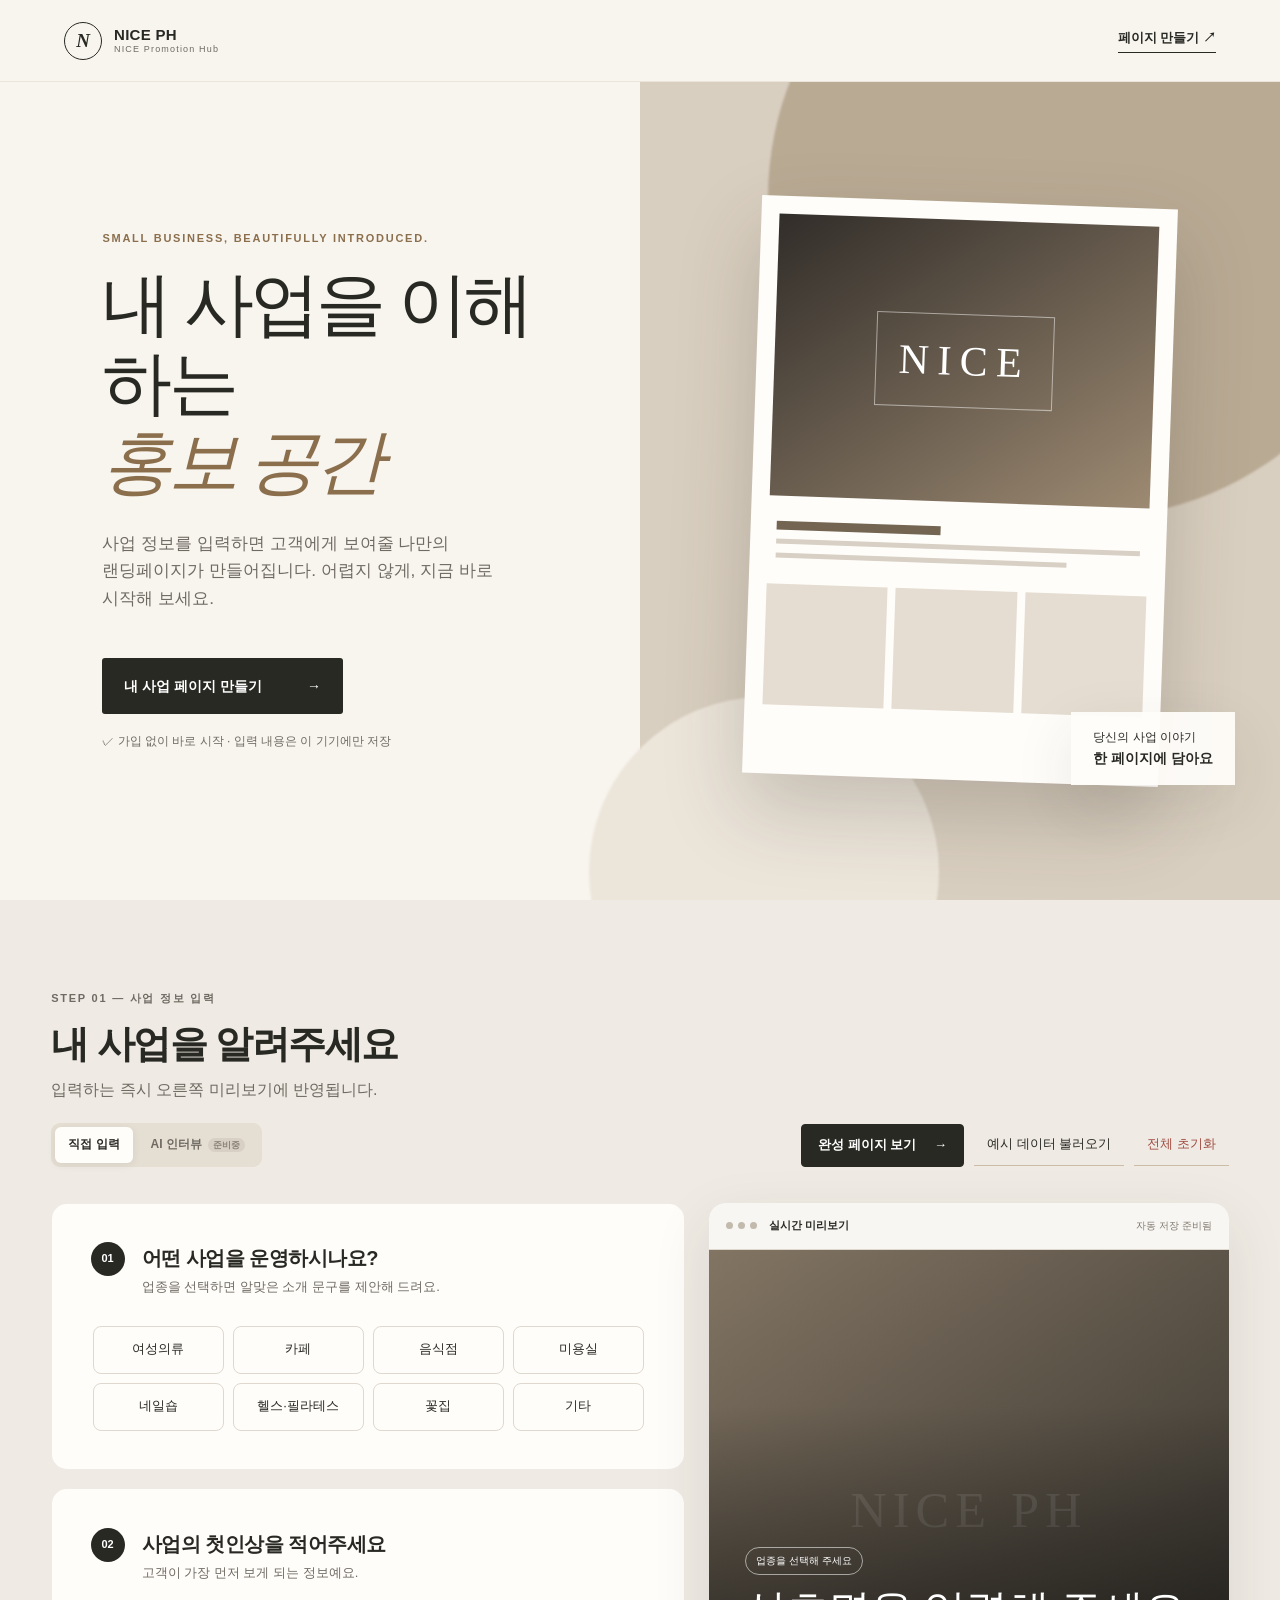
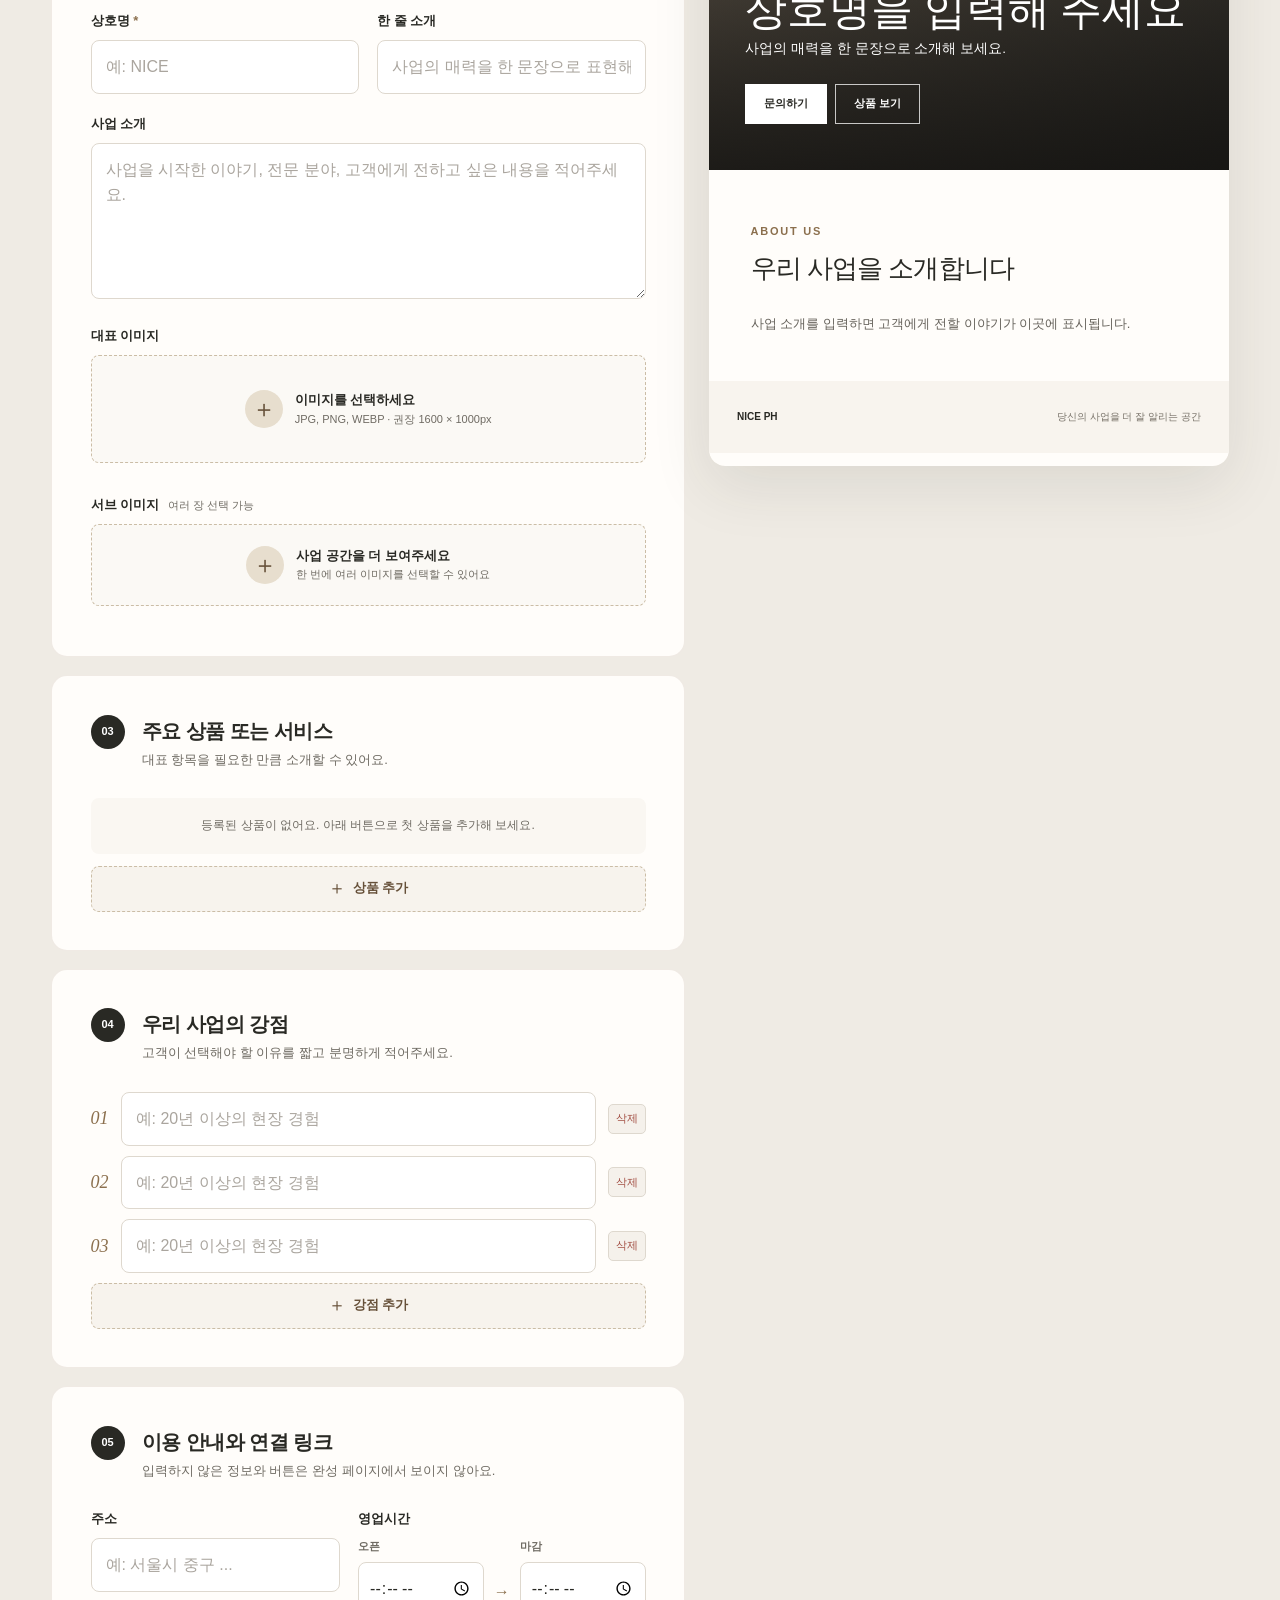
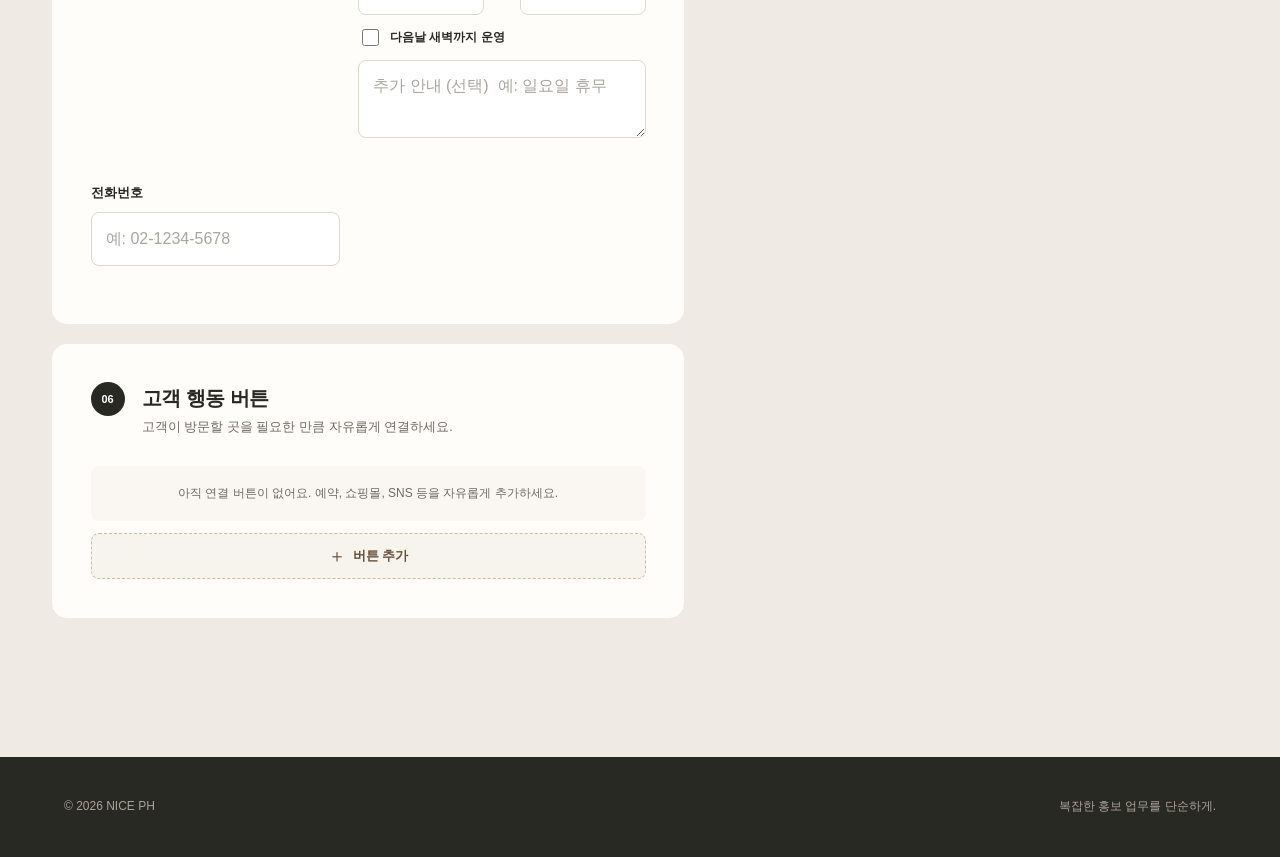
==== index.html @ de6d2dd8 "V1.2 UX 개선" ====
<!doctype html>
<html lang="ko">
<head>
  <meta charset="utf-8">
  <meta name="viewport" content="width=device-width, initial-scale=1">
  <meta name="description" content="사업 정보를 입력해 고객에게 보여줄 랜딩페이지를 만드는 NICE Promotion Hub">
  <title>NICE PH | 내 사업을 이해하는 홍보 공간</title>
  <link rel="stylesheet" href="style.css">
</head>
<body>
  <div class="completion-bar" id="completionBar" hidden>
    <div class="completion-brand" aria-label="NICE PH 완성 페이지">
      <span class="brand-mark">N</span><strong>NICE PH</strong>
    </div>
    <div class="completion-actions">
      <button type="button" class="completion-button secondary" id="sharePage">공유 페이지 열기</button>
      <button type="button" class="completion-button secondary" id="copyPageLink">링크 복사</button>
      <button type="button" class="completion-button" id="backToEditor">편집으로 돌아가기</button>
    </div>
  </div>
  <header class="site-header">
    <a class="brand" href="#top" aria-label="NICE PH 처음으로">
      <span class="brand-mark">N</span>
      <span><strong>NICE PH</strong><small>NICE Promotion Hub</small></span>
    </a>
    <a class="header-link" href="#builder">페이지 만들기 <span aria-hidden="true">↗</span></a>
  </header>

  <main id="top">
    <section class="intro" aria-labelledby="intro-title">
      <div class="intro-copy">
        <p class="eyebrow">Small business, beautifully introduced.</p>
        <h1 id="intro-title">내 사업을 이해하는<br><em>홍보 공간</em></h1>
        <p class="intro-description">사업 정보를 입력하면 고객에게 보여줄 나만의 랜딩페이지가 만들어집니다. 어렵지 않게, 지금 바로 시작해 보세요.</p>
        <a class="primary-button" href="#builder">내 사업 페이지 만들기 <span aria-hidden="true">→</span></a>
        <p class="intro-note"><span aria-hidden="true">✓</span> 가입 없이 바로 시작 · 입력 내용은 이 기기에만 저장</p>
      </div>
      <div class="intro-visual" aria-hidden="true">
        <div class="shape shape-one"></div><div class="shape shape-two"></div>
        <div class="mini-page">
          <div class="mini-photo"><span>NICE</span></div>
          <div class="mini-lines"><i></i><i></i><i></i></div>
          <div class="mini-cards"><i></i><i></i><i></i></div>
        </div>
        <div class="floating-badge">당신의 사업 이야기<br><strong>한 페이지에 담아요</strong></div>
      </div>
    </section>

    <section class="builder" id="builder" aria-labelledby="builder-title">
      <div class="builder-heading">
        <div>
          <p class="step-label">STEP 01 — 사업 정보 입력</p><h2 id="builder-title">내 사업을 알려주세요</h2><p>입력하는 즉시 오른쪽 미리보기에 반영됩니다.</p>
          <div class="input-mode-switch" aria-label="입력 방식">
            <button type="button" class="active" aria-pressed="true">직접 입력</button>
            <button type="button" id="aiInterview" aria-disabled="true">AI 인터뷰 <small>준비중</small></button>
          </div>
        </div>
        <div class="utility-actions">
          <button type="button" class="view-page-button" id="viewCompletedPage">완성 페이지 보기 <span aria-hidden="true">→</span></button>
          <button type="button" class="text-button" id="loadSample">예시 데이터 불러오기</button>
          <button type="button" class="text-button danger" id="resetAll">전체 초기화</button>
        </div>
      </div>

      <div class="workspace">
        <form class="editor" id="businessForm" autocomplete="on">
          <section class="form-section">
            <div class="section-title"><span>01</span><div><h3>어떤 사업을 운영하시나요?</h3><p>업종을 선택하면 알맞은 소개 문구를 제안해 드려요.</p></div></div>
            <fieldset class="industry-options">
              <legend class="sr-only">업종 선택</legend>
              <label><input type="radio" name="industry" value="여성의류"><span>여성의류</span></label>
              <label><input type="radio" name="industry" value="카페"><span>카페</span></label>
              <label><input type="radio" name="industry" value="음식점"><span>음식점</span></label>
              <label><input type="radio" name="industry" value="미용실"><span>미용실</span></label>
              <label><input type="radio" name="industry" value="네일숍"><span>네일숍</span></label>
              <label><input type="radio" name="industry" value="헬스·필라테스"><span>헬스·필라테스</span></label>
              <label><input type="radio" name="industry" value="꽃집"><span>꽃집</span></label>
              <label><input type="radio" name="industry" value="기타"><span>기타</span></label>
            </fieldset>
          </section>

          <section class="form-section">
            <div class="section-title"><span>02</span><div><h3>사업의 첫인상을 적어주세요</h3><p>고객이 가장 먼저 보게 되는 정보예요.</p></div></div>
            <div class="field-grid two-cols">
              <label class="field"><span>상호명 <b>*</b></span><input name="businessName" type="text" placeholder="예: NICE" maxlength="40"></label>
              <label class="field"><span>한 줄 소개</span><input name="tagline" type="text" placeholder="사업의 매력을 한 문장으로 표현해 보세요" maxlength="80"></label>
            </div>
            <label class="field"><span>사업 소개</span><textarea name="description" rows="5" placeholder="사업을 시작한 이야기, 전문 분야, 고객에게 전하고 싶은 내용을 적어주세요."></textarea></label>
            <label class="upload-field">
              <span class="upload-label">대표 이미지</span>
              <span class="upload-box"><span class="upload-icon">＋</span><span><strong>이미지를 선택하세요</strong><small>JPG, PNG, WEBP · 권장 1600 × 1000px</small></span></span>
              <input class="image-input" type="file" name="heroImageFile" accept="image/*" data-target="heroImage">
            </label>
            <input type="hidden" name="heroImage">
            <div class="uploaded-preview" data-image-preview="heroImage" hidden></div>
            <label class="upload-field sub-upload-field">
              <span class="upload-label">서브 이미지 <small>여러 장 선택 가능</small></span>
              <span class="upload-box compact-box"><span class="upload-icon">＋</span><span><strong>사업 공간을 더 보여주세요</strong><small>한 번에 여러 이미지를 선택할 수 있어요</small></span></span>
              <input class="image-input" type="file" name="subImageFiles" accept="image/*" multiple>
            </label>
            <div class="sub-image-list" id="subImageList" aria-label="등록된 서브 이미지"></div>
          </section>

          <section class="form-section">
            <div class="section-title"><span>03</span><div><h3>주요 상품 또는 서비스</h3><p>대표 항목을 필요한 만큼 소개할 수 있어요.</p></div></div>
            <div id="productFields"></div>
            <button type="button" class="add-item-button" id="addProduct"><span aria-hidden="true">＋</span> 상품 추가</button>
          </section>

          <section class="form-section">
            <div class="section-title"><span>04</span><div><h3>우리 사업의 강점</h3><p>고객이 선택해야 할 이유를 짧고 분명하게 적어주세요.</p></div></div>
            <div class="strength-fields" id="strengthFields"></div>
            <button type="button" class="add-item-button" id="addStrength"><span aria-hidden="true">＋</span> 강점 추가</button>
          </section>

          <section class="form-section">
            <div class="section-title"><span>05</span><div><h3>이용 안내와 연결 링크</h3><p>입력하지 않은 정보와 버튼은 완성 페이지에서 보이지 않아요.</p></div></div>
            <div class="field-grid two-cols">
              <label class="field"><span>주소</span><input name="address" type="text" placeholder="예: 서울시 중구 ..."></label>
              <div class="field hours-field">
                <span>영업시간</span>
                <div class="hours-inputs">
                  <label><small>오픈</small><input name="openTime" type="time" aria-label="오픈 시간"></label>
                  <span class="hours-divider" aria-hidden="true">→</span>
                  <label><small>마감</small><input name="closeTime" type="time" aria-label="마감 시간"></label>
                </div>
                <label class="next-day-check"><input name="closesNextDay" type="checkbox"><span>다음날 새벽까지 운영</span></label>
                <textarea name="hoursNote" rows="2" placeholder="추가 안내 (선택)  예: 일요일 휴무"></textarea>
              </div>
              <label class="field"><span>전화번호</span><input name="phone" type="tel" placeholder="예: 02-1234-5678"></label>
            </div>
          </section>

          <section class="form-section">
            <div class="section-title"><span>06</span><div><h3>고객 행동 버튼</h3><p>고객이 방문할 곳을 필요한 만큼 자유롭게 연결하세요.</p></div></div>
            <div id="actionFields"></div>
            <button type="button" class="add-item-button" id="addAction"><span aria-hidden="true">＋</span> 버튼 추가</button>
          </section>
        </form>

        <aside class="preview-panel" aria-label="랜딩페이지 미리보기">
          <div class="preview-toolbar"><div><span></span><span></span><span></span></div><strong>실시간 미리보기</strong><small id="saveStatus" role="status">자동 저장됨</small></div>
          <article class="landing-preview" id="landingPreview">
            <section class="preview-hero">
              <div class="preview-hero-image placeholder" id="previewHeroImage"></div>
              <div class="preview-hero-overlay"></div>
              <div class="preview-hero-content">
                <span class="preview-industry" id="previewIndustry">업종을 선택해 주세요</span>
                <h2 id="previewName">상호명을 입력해 주세요</h2>
                <p id="previewTagline">사업의 매력을 한 문장으로 소개해 보세요.</p>
                <div class="hero-actions"><a id="heroContact" class="preview-button light" hidden>문의하기</a><a id="heroProducts" class="preview-button outline" href="#previewProducts">상품 보기</a></div>
              </div>
            </section>
            <section class="preview-section preview-about" id="previewAboutSection">
              <span class="preview-kicker">ABOUT US</span><h3>우리 사업을 소개합니다</h3>
              <p id="previewDescription">사업 소개를 입력하면 고객에게 전할 이야기가 이곳에 표시됩니다.</p>
            </section>
            <section class="preview-gallery" id="previewGallerySection" hidden><div id="previewGallery"></div></section>
            <section class="preview-section preview-products" id="previewProducts">
              <span class="preview-kicker">PRODUCTS &amp; SERVICES</span><h3>주요 상품 및 서비스</h3>
              <div class="product-cards" id="previewProductCards"></div>
            </section>
            <section class="preview-section preview-strengths" id="previewStrengthsSection">
              <span class="preview-kicker">WHY CHOOSE US</span><h3>우리의 특별한 강점</h3>
              <div class="strength-list" id="previewStrengths"></div>
            </section>
            <section class="preview-section preview-info" id="previewInfoSection">
              <span class="preview-kicker">INFORMATION</span><h3>이용 안내</h3><div class="info-list" id="previewInfo"></div>
            </section>
            <section class="preview-cta" id="previewCtaSection" hidden>
              <p>궁금한 점이 있으신가요?</p><h3>편하게 문의해 주세요.</h3><div class="cta-buttons" id="previewCtas"></div>
            </section>
            <footer class="preview-footer"><strong id="previewFooterName">NICE PH</strong><span>당신의 사업을 더 잘 알리는 공간</span></footer>
            <div class="mobile-contact" id="mobileContact" hidden></div>
          </article>
        </aside>
      </div>
    </section>
  </main>
  <footer class="site-footer"><span>© 2026 NICE PH</span><span>복잡한 홍보 업무를 단순하게.</span></footer>
  <div class="toast" id="toast" role="status" aria-live="polite"></div>
  <script src="app.js"></script>
</body>
</html>
---- style.css ----
:root {
  --ivory: #f8f5ef; --paper: #fffdfa; --beige: #e7dece; --sand: #cbbda6;
  --charcoal: #292924; --muted: #6f6b63; --line: #ded8ce; --accent: #8b6f4d;
  --accent-dark: #665039; --white: #fff; --danger: #a14c41;
  --radius-sm: 8px; --radius: 16px; --radius-lg: 28px;
  --shadow: 0 20px 60px rgba(52, 45, 35, .1);
}
* { box-sizing: border-box; }
html { scroll-behavior: smooth; }
body { margin: 0; color: var(--charcoal); background: var(--ivory); font-family: Pretendard, "Noto Sans KR", -apple-system, BlinkMacSystemFont, "Segoe UI", sans-serif; line-height: 1.6; }
button, input, textarea { font: inherit; }
button, a { -webkit-tap-highlight-color: transparent; }
a { color: inherit; text-decoration: none; }
.sr-only { position: absolute; width: 1px; height: 1px; padding: 0; margin: -1px; overflow: hidden; clip: rect(0,0,0,0); white-space: nowrap; border: 0; }
.site-header { height: 82px; padding: 0 clamp(24px, 5vw, 80px); display: flex; align-items: center; justify-content: space-between; background: rgba(248,245,239,.92); border-bottom: 1px solid rgba(139,111,77,.12); position: relative; z-index: 5; }
.brand { display: flex; align-items: center; gap: 12px; }
.brand-mark { display: grid; place-items: center; width: 38px; height: 38px; border: 1px solid var(--charcoal); border-radius: 50%; font: italic 700 19px Georgia, serif; }
.brand strong, .brand small { display: block; line-height: 1.25; letter-spacing: .02em; }
.brand strong { font-size: 15px; }.brand small { color: var(--muted); font-size: 9px; letter-spacing: .13em; }
.header-link { font-weight: 700; font-size: 13px; border-bottom: 1px solid; padding-bottom: 3px; }
.completion-bar { position:sticky; top:0; z-index:30; min-height:66px; padding:10px clamp(16px,4vw,58px); display:flex; align-items:center; justify-content:space-between; gap:20px; color:#fff; background:rgba(41,41,36,.96); box-shadow:0 8px 30px rgba(30,27,22,.16); backdrop-filter:blur(12px); }.completion-bar[hidden] { display:none; }
.completion-brand { display:flex; align-items:center; gap:10px; font-size:13px; letter-spacing:.04em; }.completion-brand .brand-mark { width:32px; height:32px; border-color:rgba(255,255,255,.75); }.completion-actions { display:flex; gap:8px; }.completion-button { min-height:40px; padding:9px 15px; border:1px solid #fff; border-radius:3px; color:var(--charcoal); background:#fff; cursor:pointer; font-size:12px; font-weight:800; }.completion-button.secondary { color:#fff; background:transparent; border-color:rgba(255,255,255,.45); }.completion-button:focus-visible { outline:3px solid rgba(255,255,255,.35); outline-offset:2px; }
.intro { min-height: calc(100vh - 82px); display: grid; grid-template-columns: 1fr 1fr; overflow: hidden; }
.intro-copy { padding: clamp(80px, 10vw, 150px) clamp(30px, 8vw, 130px); align-self: center; }
.eyebrow, .step-label, .preview-kicker { color: var(--accent); font-size: 11px; font-weight: 800; letter-spacing: .16em; text-transform: uppercase; }
.intro h1 { margin: 18px 0 28px; font-size: clamp(48px, 5.5vw, 86px); line-height: 1.12; letter-spacing: -.055em; font-weight: 400; }
.intro h1 em { color: var(--accent); font-family: Georgia, "Times New Roman", serif; font-weight: 400; }
.intro-description { max-width: 530px; color: var(--muted); font-size: clamp(16px, 1.35vw, 20px); word-break: keep-all; }
.primary-button { display: inline-flex; align-items: center; gap: 45px; margin-top: 28px; padding: 17px 22px; background: var(--charcoal); color: var(--white); font-weight: 700; font-size: 14px; border-radius: 3px; transition: .2s; }
.primary-button:hover { background: var(--accent-dark); transform: translateY(-2px); }
.intro-note { margin-top: 18px; color: var(--muted); font-size: 12px; }
.intro-visual { min-height: 620px; position: relative; display: grid; place-items: center; background: #d9cfc0; isolation: isolate; }
.shape { position: absolute; border-radius: 50%; filter: blur(1px); z-index: -1; }.shape-one { width: 50vw; height: 50vw; max-width: 650px; max-height: 650px; background: #b9aa94; right: -20%; top: -25%; }.shape-two { width: 350px; height: 350px; background: #ece5da; left: -8%; bottom: -18%; }
.mini-page { width: min(65%, 430px); aspect-ratio: .72; padding: 18px; background: var(--paper); box-shadow: 0 35px 80px rgba(61,52,41,.22); transform: rotate(2deg); }
.mini-photo { height: 52%; display: grid; place-items: center; background: linear-gradient(145deg,#312d29,#9d8a72); color: white; }.mini-photo span { padding: 22px; border: 1px solid rgba(255,255,255,.5); font: 42px Georgia,serif; letter-spacing: .2em; }
.mini-lines { padding: 25px 8px 17px; }.mini-lines i { display:block; height: 5px; margin-bottom: 9px; background:#d8d0c5; }.mini-lines i:first-child { width:45%; height:9px; background:#736552; }.mini-lines i:last-child { width:80%; }
.mini-cards { display:grid; grid-template-columns:repeat(3,1fr); gap:8px; }.mini-cards i { aspect-ratio:1; background:#e5ddd1; }
.floating-badge { position: absolute; right: 7%; bottom: 14%; padding: 16px 22px; background: rgba(255,253,250,.94); box-shadow: var(--shadow); font-size: 12px; }.floating-badge strong { font-size: 14px; }
.builder { padding: 90px clamp(20px, 4vw, 70px) 120px; background: #efebe4; scroll-margin-top: 20px; }
.builder-heading { max-width: 1500px; margin: 0 auto 36px; display:flex; justify-content:space-between; gap:30px; align-items:end; }.builder-heading h2 { margin: 5px 0 3px; font-size: clamp(30px,3vw,45px); letter-spacing:-.04em; }.builder-heading p { margin:0; color:var(--muted); }
.input-mode-switch { display:inline-flex; gap:5px; margin-top:20px; padding:4px; background:#e5ded3; border-radius:9px; }.input-mode-switch button { min-height:36px; padding:7px 13px; color:var(--muted); background:transparent; border:0; border-radius:6px; cursor:default; font-size:12px; font-weight:700; }.input-mode-switch button.active { color:var(--charcoal); background:var(--paper); box-shadow:0 2px 8px rgba(52,45,35,.08); }.input-mode-switch small { margin-left:3px; padding:2px 5px; color:#8b8378; background:#d8d0c4; border-radius:10px; font-size:9px; }
.utility-actions { display:flex; gap:10px; align-items:center; flex-wrap:wrap; justify-content:flex-end; }.view-page-button { min-height:42px; padding:10px 16px; color:#fff; background:var(--charcoal); border:1px solid var(--charcoal); border-radius:4px; cursor:pointer; font-size:13px; font-weight:800; }.view-page-button span { margin-left:14px; }.view-page-button:hover { background:var(--accent-dark); border-color:var(--accent-dark); }.text-button { padding:10px 13px; color:var(--charcoal); background:transparent; border:0; border-bottom:1px solid var(--sand); cursor:pointer; font-size:13px; }.text-button.danger { color:var(--danger); }
.workspace { max-width:1500px; margin:auto; display:grid; grid-template-columns:minmax(500px, 1fr) minmax(420px, .82fr); gap:24px; align-items:start; }
.editor { min-width:0; }.form-section { padding: clamp(24px,3vw,42px); margin-bottom:18px; background:var(--paper); border:1px solid rgba(139,111,77,.13); border-radius:var(--radius); }
.section-title { display:flex; gap:17px; align-items:flex-start; margin-bottom:28px; }.section-title > span { flex:none; display:grid; place-items:center; width:34px; height:34px; border-radius:50%; background:var(--charcoal); color:#fff; font-size:11px; font-weight:800; }.section-title h3 { margin:0; font-size:20px; letter-spacing:-.025em; }.section-title p { margin:3px 0 0; color:var(--muted); font-size:13px; }
.industry-options { border:0; padding:0; display:grid; grid-template-columns:repeat(4,1fr); gap:9px; }.industry-options input { position:absolute; opacity:0; }.industry-options span { display:grid; place-items:center; min-height:48px; padding:8px; border:1px solid var(--line); border-radius:var(--radius-sm); cursor:pointer; font-size:13px; transition:.18s; }.industry-options input:checked + span { color:#fff; background:var(--charcoal); border-color:var(--charcoal); }.industry-options input:focus-visible + span { outline:3px solid rgba(139,111,77,.3); }
.field-grid { display:grid; gap:18px; }.two-cols { grid-template-columns:1fr 1fr; }.field-grid .wide { grid-column:1/-1; }.field { display:block; margin-bottom:20px; }.field > span, .upload-label { display:block; margin-bottom:8px; font-weight:700; font-size:13px; }.field b { color:var(--accent); }
.field input, .field textarea { width:100%; padding:13px 14px; color:var(--charcoal); background:#fff; border:1px solid var(--line); border-radius:var(--radius-sm); outline:none; resize:vertical; transition:.18s; }.field input:focus, .field textarea:focus { border-color:var(--accent); box-shadow:0 0 0 3px rgba(139,111,77,.1); }.field input::placeholder,.field textarea::placeholder { color:#aaa59e; }
.upload-field { display:block; cursor:pointer; }.upload-box { display:flex; align-items:center; justify-content:center; gap:12px; min-height:108px; padding:20px; border:1px dashed var(--sand); border-radius:var(--radius-sm); background:#fbf9f5; color:var(--muted); }.upload-icon { display:grid; place-items:center; width:38px; height:38px; border-radius:50%; background:var(--beige); color:var(--accent-dark); font-size:24px; }.upload-box strong,.upload-box small { display:block; }.upload-box strong { color:var(--charcoal); font-size:13px; }.upload-box small { font-size:11px; }.image-input { position:absolute; width:1px; height:1px; opacity:0; }
.uploaded-preview { width:90px; height:65px; margin-top:12px; background-size:cover; background-position:center; border-radius:6px; }.uploaded-preview::after { content:"이미지 적용됨"; display:block; width:100px; padding-top:66px; font-size:10px; color:var(--muted); }
.sub-upload-field { margin-top:32px; }.upload-label small { margin-left:5px; color:var(--muted); font-weight:500; }.upload-box.compact-box { min-height:82px; }.sub-image-list { display:flex; gap:9px; flex-wrap:wrap; margin-top:12px; }.sub-image-item { position:relative; width:76px; height:76px; background:center/cover; border-radius:7px; border:1px solid var(--line); }.sub-image-item button { position:absolute; top:-7px; right:-7px; width:23px; height:23px; padding:0; color:#fff; background:var(--charcoal); border:2px solid var(--paper); border-radius:50%; cursor:pointer; line-height:18px; }
.product-editor { padding:20px 0; border-top:1px solid var(--line); }.product-editor:first-child { border-top:0; padding-top:0; }.product-editor h4 { margin:0 0 16px; font-size:13px; color:var(--accent-dark); }.product-editor .product-row { display:grid; grid-template-columns:1fr 1fr; gap:14px; }.product-editor .field { margin-bottom:12px; }.product-editor .description-field { grid-column:1/-1; }
.item-heading { display:flex; align-items:center; justify-content:space-between; gap:12px; margin-bottom:15px; }.item-heading h4 { margin:0; }.item-controls { display:flex; gap:4px; }.item-control { min-width:31px; min-height:30px; padding:3px 7px; color:var(--muted); background:#f5f1eb; border:1px solid var(--line); border-radius:5px; cursor:pointer; font-size:11px; }.item-control:hover { color:var(--charcoal); border-color:var(--sand); }.item-control.remove { color:var(--danger); }.item-control:disabled { opacity:.35; cursor:not-allowed; }
.compact-upload { display:flex; align-items:center; gap:10px; min-height:44px; padding:9px 12px; border:1px dashed var(--sand); border-radius:8px; cursor:pointer; font-size:12px; color:var(--muted); }.compact-upload .thumb { width:30px; height:30px; border-radius:4px; background:#eee8de center/cover; }
.strength-fields .numbered { display:flex; align-items:center; gap:12px; margin-bottom:10px; }.numbered i { color:var(--accent); font:italic 18px Georgia,serif; }.numbered input { flex:1; }.numbered .item-control { flex:none; }
.add-item-button { display:flex; align-items:center; justify-content:center; gap:7px; width:100%; min-height:46px; margin-top:10px; color:var(--accent-dark); background:#f7f3ed; border:1px dashed var(--sand); border-radius:8px; cursor:pointer; font-size:13px; font-weight:800; }.add-item-button:hover { background:#eee6da; }.add-item-button span { font-size:18px; font-weight:400; }
.action-editor { padding:18px 0; border-top:1px solid var(--line); }.action-editor:first-child { padding-top:0; border-top:0; }.action-row { display:grid; grid-template-columns:.8fr 1.35fr .7fr; gap:12px; }.field select { width:100%; padding:13px 14px; color:var(--charcoal); background:#fff; border:1px solid var(--line); border-radius:var(--radius-sm); outline:none; }.empty-items { margin:0 0 12px; padding:18px; color:var(--muted); background:#faf7f2; border-radius:8px; text-align:center; font-size:12px; }
.hours-field { margin-bottom:20px; }.hours-inputs { display:grid; grid-template-columns:1fr auto 1fr; gap:10px; align-items:end; }.hours-inputs label small { display:block; margin-bottom:6px; color:var(--muted); font-size:11px; font-weight:700; }.hours-inputs input { width:100%; padding:12px 10px; color:var(--charcoal); background:#fff; border:1px solid var(--line); border-radius:var(--radius-sm); }.hours-divider { padding-bottom:11px; color:var(--accent); }.next-day-check { display:flex; align-items:center; gap:8px; margin:11px 0; color:var(--charcoal); cursor:pointer; font-size:12px; font-weight:700; }.next-day-check input { width:17px; height:17px; accent-color:var(--charcoal); }.hours-field textarea { width:100%; padding:12px 14px; color:var(--charcoal); background:#fff; border:1px solid var(--line); border-radius:var(--radius-sm); resize:vertical; }
.preview-panel { position:sticky; top:18px; min-width:0; border-radius:var(--radius); overflow:hidden; background:#d7d0c5; box-shadow:var(--shadow); }.preview-toolbar { height:47px; padding:0 17px; display:flex; align-items:center; gap:12px; background:#f8f6f2; border-bottom:1px solid #ddd7ce; }.preview-toolbar > div { display:flex; gap:5px; }.preview-toolbar > div span { width:7px; height:7px; border-radius:50%; background:#c3baae; }.preview-toolbar strong { font-size:11px; }.preview-toolbar small { margin-left:auto; color:#7f796f; font-size:10px; }
.landing-preview { position:relative; height:min(820px, calc(100vh - 84px)); overflow-y:auto; background:var(--paper); scroll-behavior:smooth; container-type:inline-size; }.preview-hero { height:520px; position:relative; display:flex; align-items:end; color:#fff; overflow:hidden; }.preview-hero-image { position:absolute; inset:0; background:center/cover no-repeat; transform:scale(1.01); }.preview-hero-image.placeholder { background:linear-gradient(145deg,#857765,#292824); }.preview-hero-image.placeholder::after { content:"NICE PH"; position:absolute; inset:0; display:grid; place-items:center; color:rgba(255,255,255,.12); font:50px Georgia,serif; letter-spacing:.12em; }.preview-hero-overlay { position:absolute; inset:0; background:linear-gradient(0deg,rgba(20,19,17,.85),rgba(20,19,17,.02) 70%); }.preview-hero-content { position:relative; z-index:1; width:100%; padding:46px clamp(26px, 7cqw, 58px); }.preview-industry { display:inline-block; padding:5px 10px; border:1px solid rgba(255,255,255,.55); border-radius:20px; font-size:10px; }.preview-hero h2 { margin:13px 0 5px; font-family:Georgia,"Times New Roman",serif; font-size:clamp(36px,8cqw,64px); font-weight:400; line-height:1.1; }.preview-hero p { margin:0; max-width:480px; font-size:clamp(13px,2.6cqw,18px); }.hero-actions { display:flex; gap:8px; margin-top:24px; }.preview-button { display:inline-flex; align-items:center; justify-content:center; min-height:40px; padding:10px 18px; border:1px solid transparent; font-size:11px; font-weight:700; }.preview-button.light { background:#fff;color:#292924; }.preview-button.outline { border-color:rgba(255,255,255,.75); color:#fff; }
.preview-section { padding:clamp(46px,9cqw,78px) clamp(26px,8cqw,64px); }.preview-section h3 { margin:6px 0 24px; font-family:Georgia,"Times New Roman",serif; font-size:clamp(25px,5cqw,37px); font-weight:400; letter-spacing:-.03em; }.preview-about p { max-width:650px; margin:0; color:#66625b; font-size:clamp(13px,2.4cqw,16px); white-space:pre-line; }.preview-products { background:#f1ece4; }.product-cards { display:grid; grid-template-columns:repeat(3,1fr); gap:12px; }.product-card { min-width:0; background:#fff; }.product-image { aspect-ratio:1.08; background:#dcd4c8 center/cover; display:grid; place-items:center; color:#998d7b; font:22px Georgia,serif; }.product-card-body { padding:15px; }.product-card h4 { margin:0 0 6px; font-size:14px; }.product-card p { margin:0 0 9px; color:var(--muted); font-size:11px; line-height:1.45; }.product-card strong { color:var(--accent-dark); font-size:11px; }
.preview-gallery { padding:0 clamp(26px,8cqw,64px) clamp(46px,9cqw,78px); }.preview-gallery > div { display:grid; grid-template-columns:repeat(3,1fr); gap:8px; }.preview-gallery figure { aspect-ratio:1.15; margin:0; background:center/cover; }
.strength-list { display:grid; grid-template-columns:repeat(3,1fr); gap:22px; }.strength-item { border-top:1px solid var(--charcoal); padding-top:14px; }.strength-item i { color:var(--accent); font:italic 24px Georgia,serif; }.strength-item p { margin:17px 0 0; font-size:13px; font-weight:700; word-break:keep-all; }
.preview-info { background:#2f2e2a; color:#fff; }.preview-info .preview-kicker { color:#cbbb9f; }.info-list { display:grid; grid-template-columns:1fr 1fr; gap:1px; background:rgba(255,255,255,.16); }.info-item { padding:18px; background:#2f2e2a; }.info-item span { display:block; color:#bbb5ac; font-size:10px; }.info-item strong { display:block; margin-top:4px; font-size:13px; font-weight:500; word-break:break-word; white-space:pre-line; }
.preview-cta { padding:55px 25px; text-align:center; background:#cfc0aa; }.preview-cta p { margin:0; font-size:11px; }.preview-cta h3 { margin:5px 0 22px; font:30px Georgia,serif; }.cta-buttons { display:flex; justify-content:center; flex-wrap:wrap; gap:7px; }.cta-buttons a { display:inline-flex; align-items:center; gap:6px; padding:10px 14px; background:#292924; color:#fff; font-size:10px; font-weight:700; }.action-icon { font-size:13px; line-height:1; }
.preview-footer { padding:28px; display:flex; justify-content:space-between; gap:15px; color:#777168; background:#f8f4ee; font-size:10px; }.preview-footer strong { color:#292924; }.mobile-contact { display:none; }
.site-footer { min-height:100px; padding:35px clamp(24px,5vw,80px); display:flex; align-items:center; justify-content:space-between; color:#aaa399; background:#292924; font-size:12px; }.toast { position:fixed; left:50%; bottom:25px; z-index:50; transform:translate(-50%,20px); padding:11px 17px; color:#fff; background:#292924; border-radius:30px; opacity:0; pointer-events:none; transition:.25s; font-size:12px; }.toast.show { opacity:1; transform:translate(-50%,0); }
.modal-backdrop { position:fixed; inset:0; z-index:60; display:grid; place-items:center; padding:20px; background:rgba(25,24,21,.62); backdrop-filter:blur(5px); }.modal-backdrop[hidden] { display:none; }.share-dialog { position:relative; width:min(100%,460px); padding:42px; background:var(--paper); border-radius:16px; box-shadow:0 30px 90px rgba(20,18,15,.3); text-align:center; }.modal-close { position:absolute; top:13px; right:15px; width:32px; height:32px; padding:0; color:var(--muted); background:transparent; border:0; cursor:pointer; font-size:25px; }.dialog-kicker { color:var(--accent); font-size:10px; font-weight:800; letter-spacing:.16em; }.share-dialog h2 { margin:9px 0 18px; font-size:25px; letter-spacing:-.03em; }.share-dialog p { color:var(--muted); font-size:14px; }.share-dialog strong { color:var(--charcoal); }.dialog-note { margin:20px 0 0; padding:13px; background:#f2ede5; border-radius:7px; font-size:11px!important; }.dialog-actions { display:flex; justify-content:center; gap:8px; margin-top:22px; }.completion-button.secondary.dark { color:var(--charcoal); border-color:var(--sand); }
/* #preview 완성 페이지 모드: 편집 도구를 제거하고 랜딩페이지 자체만 전체 폭으로 확장합니다. */
body.preview-mode { background:var(--paper); }
.preview-mode .site-header,.preview-mode .intro,.preview-mode .builder-heading,.preview-mode .editor,.preview-mode .preview-toolbar,.preview-mode > .site-footer { display:none; }
.preview-mode .builder { padding:0; background:var(--paper); }
.preview-mode .workspace { display:block; max-width:none; }
.preview-mode .preview-panel { position:relative; top:auto; width:100%; max-width:none; margin:0; border-radius:0; box-shadow:none; background:var(--paper); }
.preview-mode .landing-preview { height:auto; max-height:none; overflow:visible; }
.preview-mode .preview-hero { min-height:calc(100vh - 66px); height:760px; }
.preview-mode .preview-hero-content,.preview-mode .preview-section { padding-left:max(clamp(28px,8vw,130px), calc((100vw - 1240px) / 2)); padding-right:max(clamp(28px,8vw,130px), calc((100vw - 1240px) / 2)); }
.preview-mode .preview-about p { max-width:850px; }
.preview-mode .preview-gallery { padding-left:max(clamp(28px,8vw,130px), calc((100vw - 1240px) / 2)); padding-right:max(clamp(28px,8vw,130px), calc((100vw - 1240px) / 2)); }
.preview-mode .product-cards { gap:22px; }
.preview-mode .product-card-body { padding:22px; }
.preview-mode .product-card h4 { font-size:18px; }.preview-mode .product-card p,.preview-mode .product-card strong { font-size:13px; }
.preview-mode .preview-footer { padding-left:max(clamp(28px,8vw,130px), calc((100vw - 1240px) / 2)); padding-right:max(clamp(28px,8vw,130px), calc((100vw - 1240px) / 2)); }
@container (max-width: 480px) { .product-cards { grid-template-columns:1fr; }.product-card { display:grid; grid-template-columns:110px 1fr; }.strength-list { grid-template-columns:1fr; }.preview-hero { height:430px; } }
@media (max-width: 1050px) { .workspace { grid-template-columns:1fr; }.preview-panel { position:relative; top:auto; max-width:800px; width:100%; margin:auto; }.landing-preview { height:auto; max-height:none; overflow:visible; }.intro-copy { padding-left:45px; padding-right:45px; } }
@media (max-width: 760px) { .site-header { height:68px; padding:0 20px; }.header-link { display:none; }.completion-bar { min-height:62px; padding:9px 12px; }.completion-brand strong { display:none; }.completion-brand .brand-mark { width:34px; height:34px; }.completion-actions { flex:1; justify-content:flex-end; }.completion-button { min-height:38px; padding:8px 10px; font-size:11px; }.intro { min-height:auto; grid-template-columns:1fr; }.intro-copy { padding:70px 24px 80px; }.intro h1 { font-size:50px; }.intro-visual { min-height:480px; }.mini-page { width:62%; }.floating-badge { right:4%; }.builder { padding:70px 14px 90px; }.builder-heading { align-items:flex-start; flex-direction:column; }.utility-actions { width:100%; justify-content:flex-end; }.view-page-button { width:100%; justify-content:center; }.form-section { padding:24px 18px; }.industry-options { grid-template-columns:repeat(2,1fr); }.two-cols,.product-editor .product-row { grid-template-columns:1fr; }.product-editor .description-field,.field-grid .wide { grid-column:auto; }.preview-toolbar { position:sticky; top:0; z-index:3; }.preview-panel { border-radius:12px; }.preview-hero { height:480px; }.preview-section { padding:52px 28px; }.product-cards { grid-template-columns:1fr; }.product-card { display:grid; grid-template-columns:120px 1fr; }.strength-list { grid-template-columns:1fr; }.info-list { grid-template-columns:1fr; }.mobile-contact { display:block; position:sticky; bottom:10px; z-index:4; margin:0 12px 12px; }.mobile-contact a { display:flex; justify-content:center; padding:14px; color:#fff; background:var(--charcoal); box-shadow:0 8px 24px rgba(0,0,0,.2); font-size:13px; font-weight:800; }.site-footer { flex-direction:column; justify-content:center; gap:5px; }.preview-footer { padding-bottom:35px; }.preview-mode .builder { padding:0; }.preview-mode .preview-panel { border-radius:0; }.preview-mode .preview-hero { min-height:calc(100svh - 62px); height:560px; }.preview-mode .preview-hero-content,.preview-mode .preview-section { padding-left:24px; padding-right:24px; }.preview-mode .product-card { display:grid; grid-template-columns:120px 1fr; }.preview-mode .product-card-body { padding:16px; }.preview-mode .product-card h4 { font-size:15px; }.preview-mode .product-card p,.preview-mode .product-card strong { font-size:11px; }.preview-mode .preview-footer { padding:28px 24px 92px; }.preview-mode .mobile-contact { position:fixed; left:0; right:0; bottom:0; z-index:20; margin:0; padding:10px 12px; background:rgba(255,253,250,.94); backdrop-filter:blur(10px); } }
@media (max-width: 760px) { .action-row { grid-template-columns:1fr; gap:0; }.completion-brand { display:none; }.completion-actions { width:100%; }.completion-actions .completion-button { flex:1; padding-left:7px; padding-right:7px; }.hours-inputs { gap:7px; }.share-dialog { padding:36px 22px 26px; }.share-dialog h2 { font-size:22px; }.dialog-actions { flex-direction:column-reverse; }.dialog-actions .completion-button { width:100%; }.preview-mode .preview-gallery { padding-left:24px; padding-right:24px; }.preview-gallery > div { grid-template-columns:repeat(2,1fr); } }
@media (prefers-reduced-motion: reduce) { html { scroll-behavior:auto; } *,*::before,*::after { transition:none!important; } }
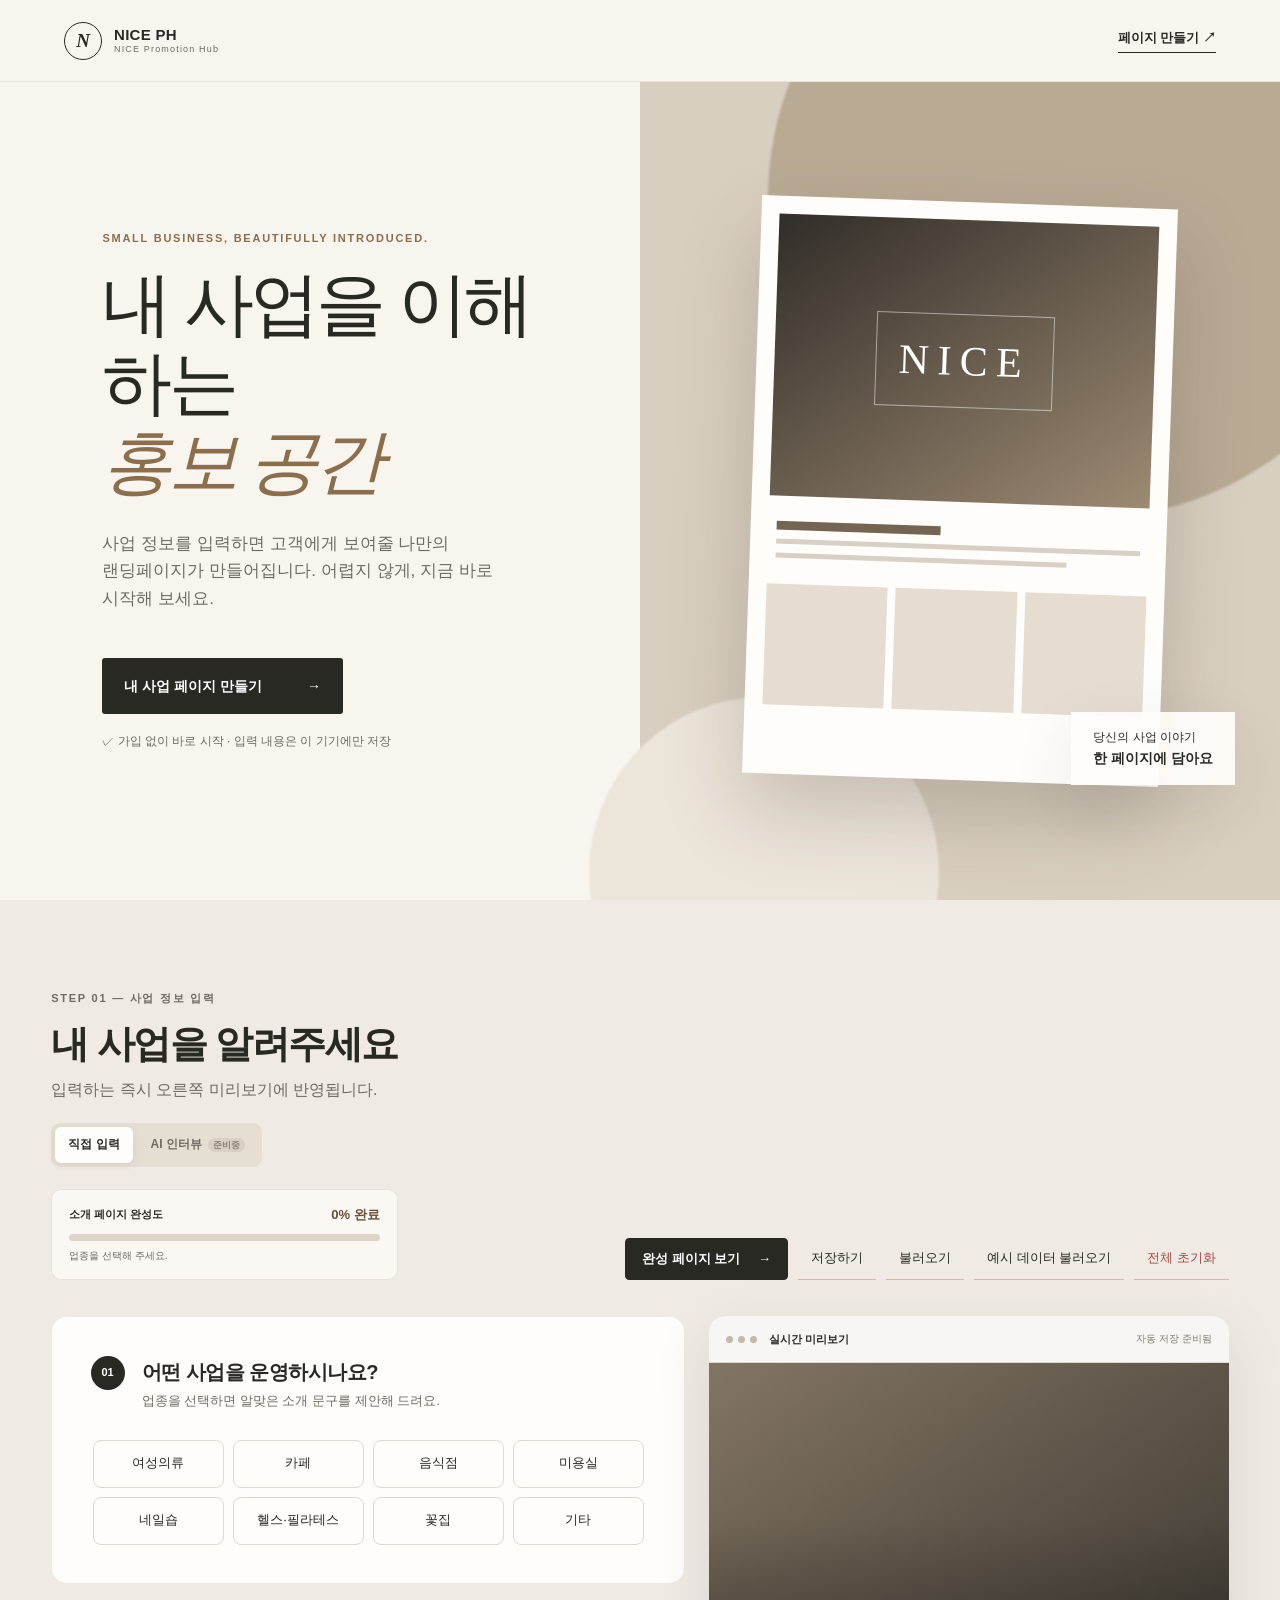
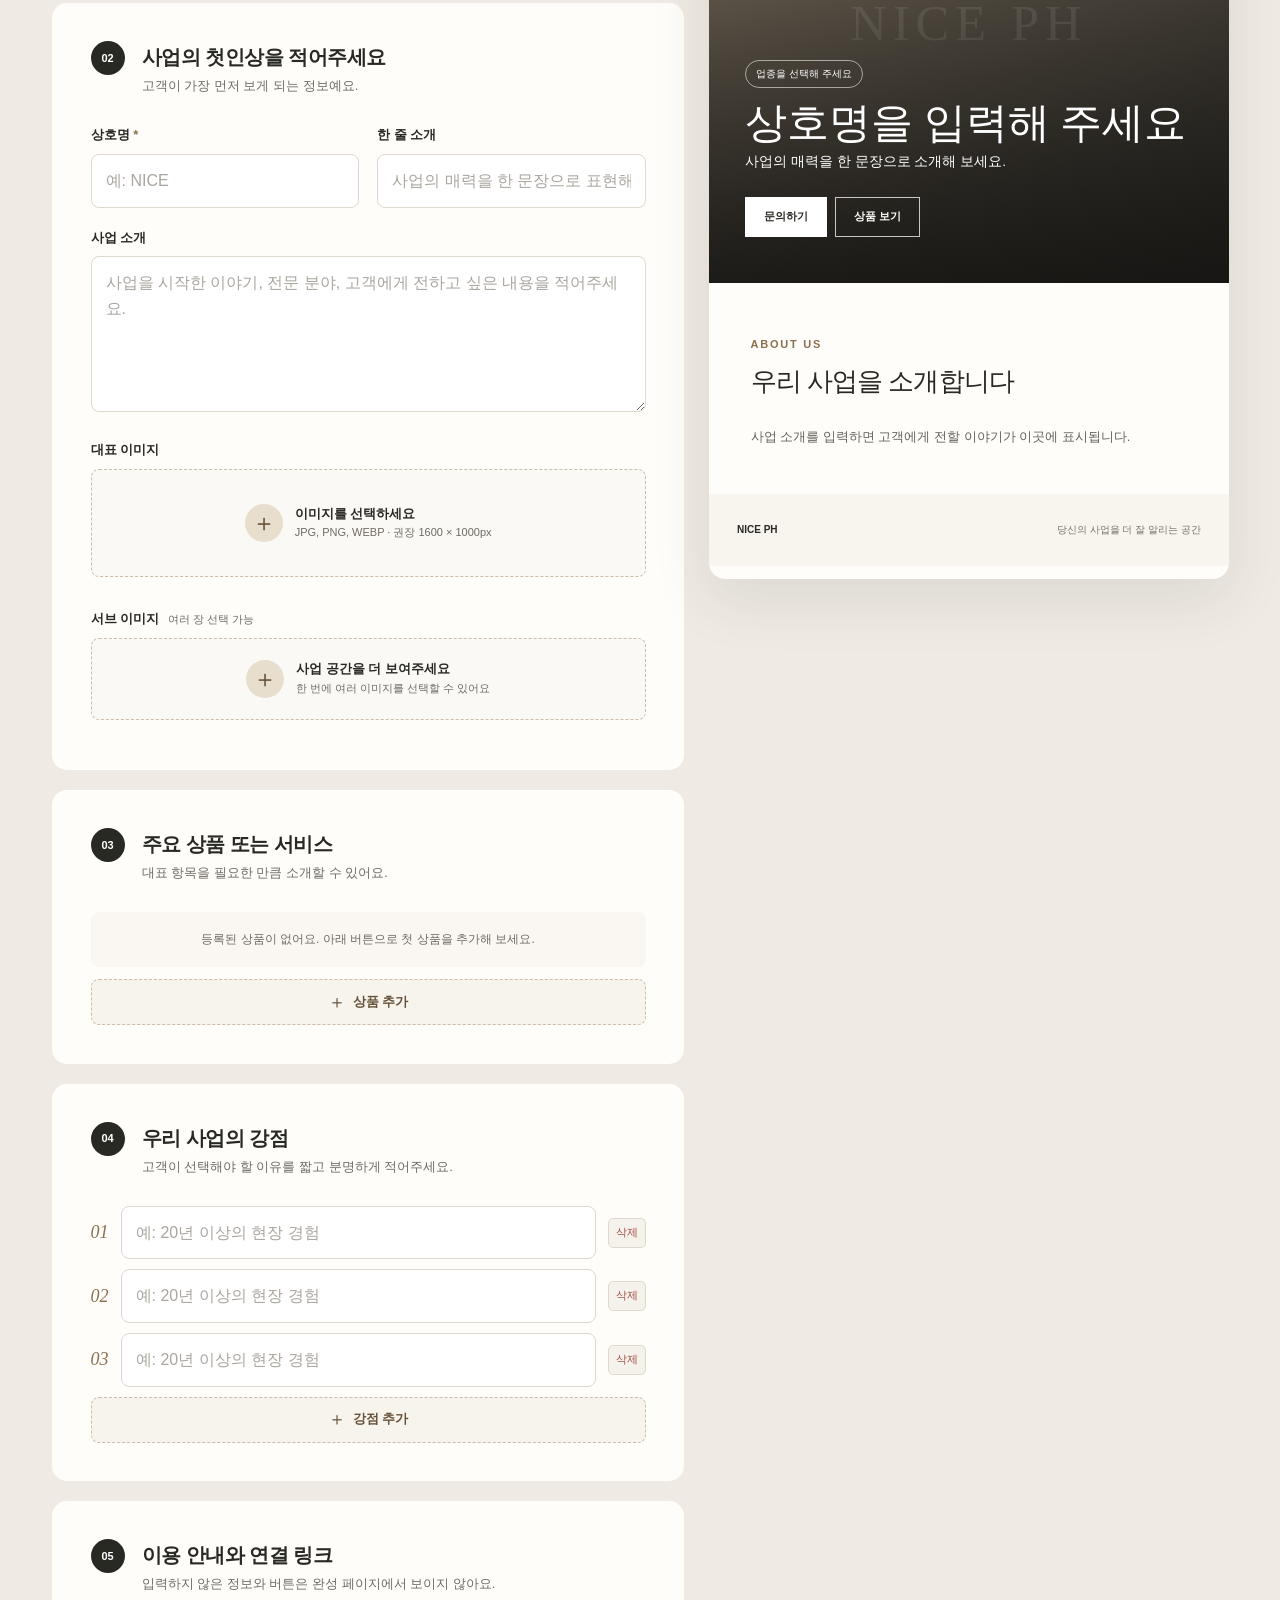
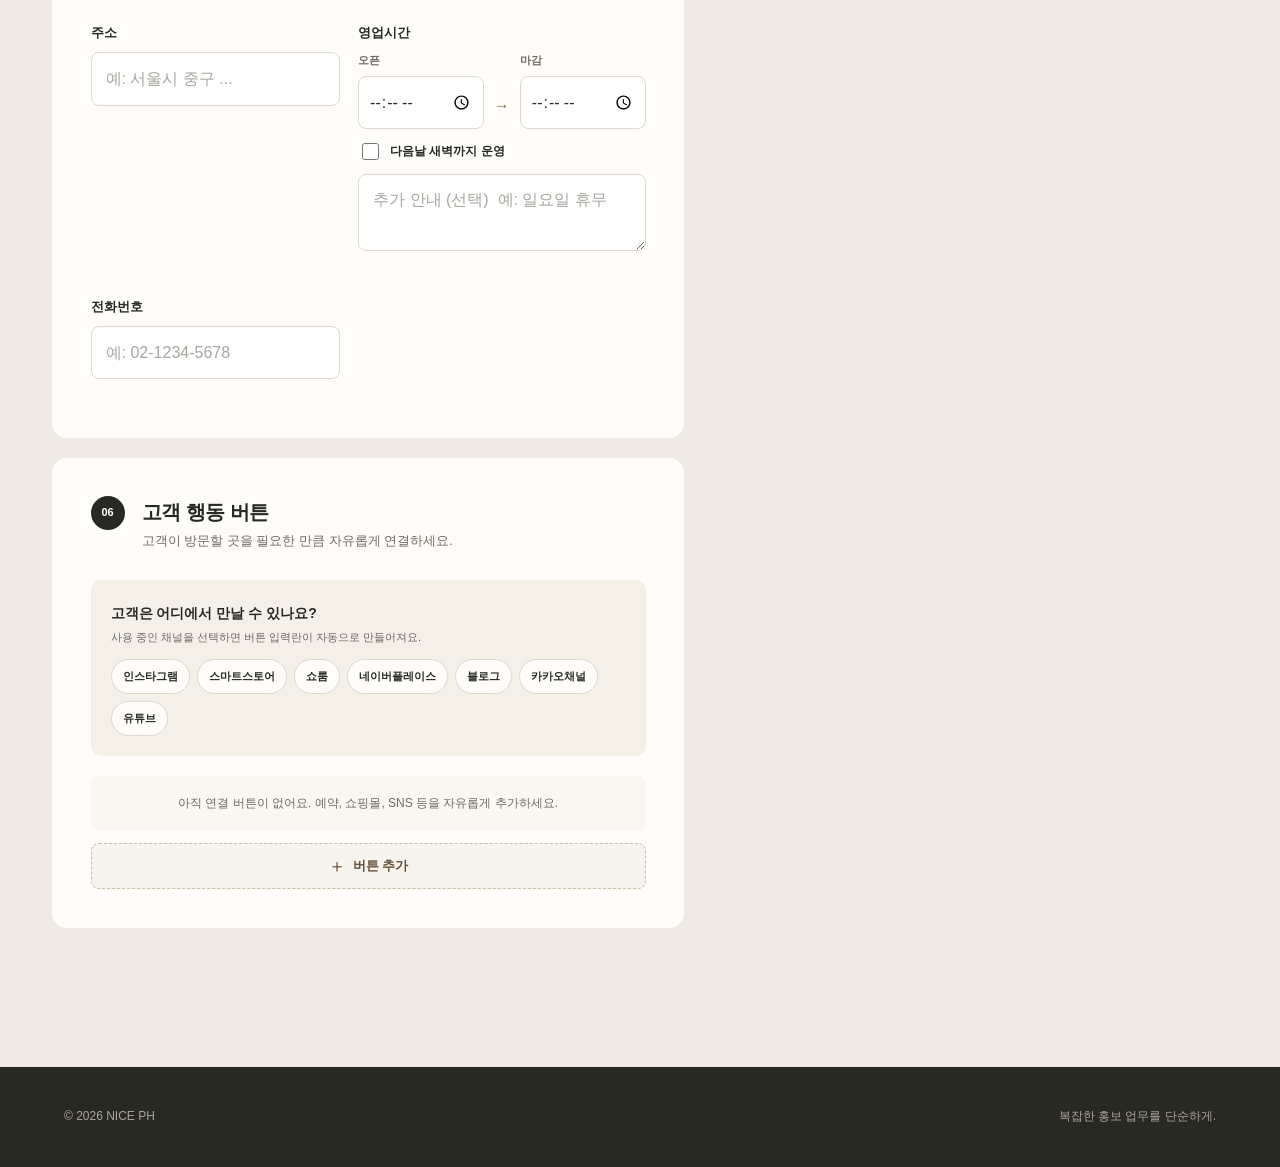
==== commit 43d064d1: "update" ====
--- a/index.html
+++ b/index.html
@@ -14,7 +14,7 @@
     </div>
     <div class="completion-actions">
       <button type="button" class="completion-button secondary" id="sharePage">공유 페이지 열기</button>
-      <button type="button" class="completion-button secondary" id="copyPageLink">링크 복사</button>
+      <button type="button" class="completion-button secondary" id="copyPageLink">페이지 링크 복사</button>
       <button type="button" class="completion-button" id="backToEditor">편집으로 돌아가기</button>
     </div>
   </div>
@@ -54,9 +54,16 @@
             <button type="button" class="active" aria-pressed="true">직접 입력</button>
             <button type="button" id="aiInterview" aria-disabled="true">AI 인터뷰 <small>준비중</small></button>
           </div>
+          <div class="interview-progress-card">
+            <div class="progress-summary"><span>소개 페이지 완성도</span><strong id="progressPercent">0% 완료</strong></div>
+            <div class="progress-track" id="interviewProgress" role="progressbar" aria-label="인터뷰 진행률" aria-valuemin="0" aria-valuemax="100" aria-valuenow="0"><i id="progressBar"></i></div>
+            <small id="progressHint">업종을 선택하면 시작할 수 있어요.</small>
+          </div>
         </div>
         <div class="utility-actions">
           <button type="button" class="view-page-button" id="viewCompletedPage">완성 페이지 보기 <span aria-hidden="true">→</span></button>
+          <button type="button" class="text-button" id="saveDraft">저장하기</button>
+          <button type="button" class="text-button" id="loadDraft">불러오기</button>
           <button type="button" class="text-button" id="loadSample">예시 데이터 불러오기</button>
           <button type="button" class="text-button danger" id="resetAll">전체 초기화</button>
         </div>
@@ -133,6 +140,19 @@
 
           <section class="form-section">
             <div class="section-title"><span>06</span><div><h3>고객 행동 버튼</h3><p>고객이 방문할 곳을 필요한 만큼 자유롭게 연결하세요.</p></div></div>
+            <div class="channel-interview">
+              <strong>고객은 어디에서 만날 수 있나요?</strong>
+              <p>사용 중인 채널을 선택하면 버튼 입력란이 자동으로 만들어져요.</p>
+              <div class="channel-options" id="channelOptions">
+                <button type="button" data-channel="instagram">인스타그램</button>
+                <button type="button" data-channel="smartstore">스마트스토어</button>
+                <button type="button" data-channel="showroom">쇼룸</button>
+                <button type="button" data-channel="naverplace">네이버플레이스</button>
+                <button type="button" data-channel="blog">블로그</button>
+                <button type="button" data-channel="kakao">카카오채널</button>
+                <button type="button" data-channel="youtube">유튜브</button>
+              </div>
+            </div>
             <div id="actionFields"></div>
             <button type="button" class="add-item-button" id="addAction"><span aria-hidden="true">＋</span> 버튼 추가</button>
           </section>
--- a/style.css
+++ b/style.css
@@ -39,6 +39,7 @@
 .builder { padding: 90px clamp(20px, 4vw, 70px) 120px; background: #efebe4; scroll-margin-top: 20px; }
 .builder-heading { max-width: 1500px; margin: 0 auto 36px; display:flex; justify-content:space-between; gap:30px; align-items:end; }.builder-heading h2 { margin: 5px 0 3px; font-size: clamp(30px,3vw,45px); letter-spacing:-.04em; }.builder-heading p { margin:0; color:var(--muted); }
 .input-mode-switch { display:inline-flex; gap:5px; margin-top:20px; padding:4px; background:#e5ded3; border-radius:9px; }.input-mode-switch button { min-height:36px; padding:7px 13px; color:var(--muted); background:transparent; border:0; border-radius:6px; cursor:default; font-size:12px; font-weight:700; }.input-mode-switch button.active { color:var(--charcoal); background:var(--paper); box-shadow:0 2px 8px rgba(52,45,35,.08); }.input-mode-switch small { margin-left:3px; padding:2px 5px; color:#8b8378; background:#d8d0c4; border-radius:10px; font-size:9px; }
+.interview-progress-card { width:min(100%,430px); margin-top:22px; padding:15px 17px; background:rgba(255,253,250,.72); border:1px solid rgba(139,111,77,.15); border-radius:10px; }.progress-summary { display:flex; align-items:center; justify-content:space-between; gap:15px; font-size:11px; font-weight:700; }.progress-summary strong { color:var(--accent-dark); font-size:13px; }.progress-track { height:7px; margin:9px 0 7px; overflow:hidden; background:#ddd5c9; border-radius:10px; }.progress-track i { display:block; width:0; height:100%; background:linear-gradient(90deg,var(--accent),var(--accent-dark)); border-radius:10px; transition:width .25s ease; }.interview-progress-card small { display:block; color:var(--muted); font-size:10px; }
 .utility-actions { display:flex; gap:10px; align-items:center; flex-wrap:wrap; justify-content:flex-end; }.view-page-button { min-height:42px; padding:10px 16px; color:#fff; background:var(--charcoal); border:1px solid var(--charcoal); border-radius:4px; cursor:pointer; font-size:13px; font-weight:800; }.view-page-button span { margin-left:14px; }.view-page-button:hover { background:var(--accent-dark); border-color:var(--accent-dark); }.text-button { padding:10px 13px; color:var(--charcoal); background:transparent; border:0; border-bottom:1px solid var(--sand); cursor:pointer; font-size:13px; }.text-button.danger { color:var(--danger); }
 .workspace { max-width:1500px; margin:auto; display:grid; grid-template-columns:minmax(500px, 1fr) minmax(420px, .82fr); gap:24px; align-items:start; }
 .editor { min-width:0; }.form-section { padding: clamp(24px,3vw,42px); margin-bottom:18px; background:var(--paper); border:1px solid rgba(139,111,77,.13); border-radius:var(--radius); }
@@ -55,6 +56,7 @@
 .strength-fields .numbered { display:flex; align-items:center; gap:12px; margin-bottom:10px; }.numbered i { color:var(--accent); font:italic 18px Georgia,serif; }.numbered input { flex:1; }.numbered .item-control { flex:none; }
 .add-item-button { display:flex; align-items:center; justify-content:center; gap:7px; width:100%; min-height:46px; margin-top:10px; color:var(--accent-dark); background:#f7f3ed; border:1px dashed var(--sand); border-radius:8px; cursor:pointer; font-size:13px; font-weight:800; }.add-item-button:hover { background:#eee6da; }.add-item-button span { font-size:18px; font-weight:400; }
 .action-editor { padding:18px 0; border-top:1px solid var(--line); }.action-editor:first-child { padding-top:0; border-top:0; }.action-row { display:grid; grid-template-columns:.8fr 1.35fr .7fr; gap:12px; }.field select { width:100%; padding:13px 14px; color:var(--charcoal); background:#fff; border:1px solid var(--line); border-radius:var(--radius-sm); outline:none; }.empty-items { margin:0 0 12px; padding:18px; color:var(--muted); background:#faf7f2; border-radius:8px; text-align:center; font-size:12px; }
+.channel-interview { margin-bottom:20px; padding:20px; background:#f4efe7; border-radius:10px; }.channel-interview > strong { font-size:14px; }.channel-interview > p { margin:3px 0 13px; color:var(--muted); font-size:11px; }.channel-options { display:flex; flex-wrap:wrap; gap:7px; }.channel-options button { min-height:35px; padding:7px 11px; color:var(--charcoal); background:var(--paper); border:1px solid var(--line); border-radius:18px; cursor:pointer; font-size:11px; font-weight:700; }.channel-options button:hover,.channel-options button[aria-pressed="true"] { color:#fff; background:var(--charcoal); border-color:var(--charcoal); }.channel-options button[aria-pressed="true"]::before { content:"✓ "; }
 .hours-field { margin-bottom:20px; }.hours-inputs { display:grid; grid-template-columns:1fr auto 1fr; gap:10px; align-items:end; }.hours-inputs label small { display:block; margin-bottom:6px; color:var(--muted); font-size:11px; font-weight:700; }.hours-inputs input { width:100%; padding:12px 10px; color:var(--charcoal); background:#fff; border:1px solid var(--line); border-radius:var(--radius-sm); }.hours-divider { padding-bottom:11px; color:var(--accent); }.next-day-check { display:flex; align-items:center; gap:8px; margin:11px 0; color:var(--charcoal); cursor:pointer; font-size:12px; font-weight:700; }.next-day-check input { width:17px; height:17px; accent-color:var(--charcoal); }.hours-field textarea { width:100%; padding:12px 14px; color:var(--charcoal); background:#fff; border:1px solid var(--line); border-radius:var(--radius-sm); resize:vertical; }
 .preview-panel { position:sticky; top:18px; min-width:0; border-radius:var(--radius); overflow:hidden; background:#d7d0c5; box-shadow:var(--shadow); }.preview-toolbar { height:47px; padding:0 17px; display:flex; align-items:center; gap:12px; background:#f8f6f2; border-bottom:1px solid #ddd7ce; }.preview-toolbar > div { display:flex; gap:5px; }.preview-toolbar > div span { width:7px; height:7px; border-radius:50%; background:#c3baae; }.preview-toolbar strong { font-size:11px; }.preview-toolbar small { margin-left:auto; color:#7f796f; font-size:10px; }
 .landing-preview { position:relative; height:min(820px, calc(100vh - 84px)); overflow-y:auto; background:var(--paper); scroll-behavior:smooth; container-type:inline-size; }.preview-hero { height:520px; position:relative; display:flex; align-items:end; color:#fff; overflow:hidden; }.preview-hero-image { position:absolute; inset:0; background:center/cover no-repeat; transform:scale(1.01); }.preview-hero-image.placeholder { background:linear-gradient(145deg,#857765,#292824); }.preview-hero-image.placeholder::after { content:"NICE PH"; position:absolute; inset:0; display:grid; place-items:center; color:rgba(255,255,255,.12); font:50px Georgia,serif; letter-spacing:.12em; }.preview-hero-overlay { position:absolute; inset:0; background:linear-gradient(0deg,rgba(20,19,17,.85),rgba(20,19,17,.02) 70%); }.preview-hero-content { position:relative; z-index:1; width:100%; padding:46px clamp(26px, 7cqw, 58px); }.preview-industry { display:inline-block; padding:5px 10px; border:1px solid rgba(255,255,255,.55); border-radius:20px; font-size:10px; }.preview-hero h2 { margin:13px 0 5px; font-family:Georgia,"Times New Roman",serif; font-size:clamp(36px,8cqw,64px); font-weight:400; line-height:1.1; }.preview-hero p { margin:0; max-width:480px; font-size:clamp(13px,2.6cqw,18px); }.hero-actions { display:flex; gap:8px; margin-top:24px; }.preview-button { display:inline-flex; align-items:center; justify-content:center; min-height:40px; padding:10px 18px; border:1px solid transparent; font-size:11px; font-weight:700; }.preview-button.light { background:#fff;color:#292924; }.preview-button.outline { border-color:rgba(255,255,255,.75); color:#fff; }
@@ -84,5 +86,5 @@
 @container (max-width: 480px) { .product-cards { grid-template-columns:1fr; }.product-card { display:grid; grid-template-columns:110px 1fr; }.strength-list { grid-template-columns:1fr; }.preview-hero { height:430px; } }
 @media (max-width: 1050px) { .workspace { grid-template-columns:1fr; }.preview-panel { position:relative; top:auto; max-width:800px; width:100%; margin:auto; }.landing-preview { height:auto; max-height:none; overflow:visible; }.intro-copy { padding-left:45px; padding-right:45px; } }
 @media (max-width: 760px) { .site-header { height:68px; padding:0 20px; }.header-link { display:none; }.completion-bar { min-height:62px; padding:9px 12px; }.completion-brand strong { display:none; }.completion-brand .brand-mark { width:34px; height:34px; }.completion-actions { flex:1; justify-content:flex-end; }.completion-button { min-height:38px; padding:8px 10px; font-size:11px; }.intro { min-height:auto; grid-template-columns:1fr; }.intro-copy { padding:70px 24px 80px; }.intro h1 { font-size:50px; }.intro-visual { min-height:480px; }.mini-page { width:62%; }.floating-badge { right:4%; }.builder { padding:70px 14px 90px; }.builder-heading { align-items:flex-start; flex-direction:column; }.utility-actions { width:100%; justify-content:flex-end; }.view-page-button { width:100%; justify-content:center; }.form-section { padding:24px 18px; }.industry-options { grid-template-columns:repeat(2,1fr); }.two-cols,.product-editor .product-row { grid-template-columns:1fr; }.product-editor .description-field,.field-grid .wide { grid-column:auto; }.preview-toolbar { position:sticky; top:0; z-index:3; }.preview-panel { border-radius:12px; }.preview-hero { height:480px; }.preview-section { padding:52px 28px; }.product-cards { grid-template-columns:1fr; }.product-card { display:grid; grid-template-columns:120px 1fr; }.strength-list { grid-template-columns:1fr; }.info-list { grid-template-columns:1fr; }.mobile-contact { display:block; position:sticky; bottom:10px; z-index:4; margin:0 12px 12px; }.mobile-contact a { display:flex; justify-content:center; padding:14px; color:#fff; background:var(--charcoal); box-shadow:0 8px 24px rgba(0,0,0,.2); font-size:13px; font-weight:800; }.site-footer { flex-direction:column; justify-content:center; gap:5px; }.preview-footer { padding-bottom:35px; }.preview-mode .builder { padding:0; }.preview-mode .preview-panel { border-radius:0; }.preview-mode .preview-hero { min-height:calc(100svh - 62px); height:560px; }.preview-mode .preview-hero-content,.preview-mode .preview-section { padding-left:24px; padding-right:24px; }.preview-mode .product-card { display:grid; grid-template-columns:120px 1fr; }.preview-mode .product-card-body { padding:16px; }.preview-mode .product-card h4 { font-size:15px; }.preview-mode .product-card p,.preview-mode .product-card strong { font-size:11px; }.preview-mode .preview-footer { padding:28px 24px 92px; }.preview-mode .mobile-contact { position:fixed; left:0; right:0; bottom:0; z-index:20; margin:0; padding:10px 12px; background:rgba(255,253,250,.94); backdrop-filter:blur(10px); } }
-@media (max-width: 760px) { .action-row { grid-template-columns:1fr; gap:0; }.completion-brand { display:none; }.completion-actions { width:100%; }.completion-actions .completion-button { flex:1; padding-left:7px; padding-right:7px; }.hours-inputs { gap:7px; }.share-dialog { padding:36px 22px 26px; }.share-dialog h2 { font-size:22px; }.dialog-actions { flex-direction:column-reverse; }.dialog-actions .completion-button { width:100%; }.preview-mode .preview-gallery { padding-left:24px; padding-right:24px; }.preview-gallery > div { grid-template-columns:repeat(2,1fr); } }
+@media (max-width: 760px) { .action-row { grid-template-columns:1fr; gap:0; }.completion-brand { display:none; }.completion-actions { width:100%; gap:5px; }.completion-actions .completion-button { flex:1; min-width:0; padding-left:5px; padding-right:5px; font-size:10px; }.interview-progress-card { width:100%; }.utility-actions .text-button { flex:1; min-width:calc(50% - 6px); text-align:center; }.channel-interview { padding:16px 14px; }.channel-options { gap:6px; }.channel-options button { flex:1 1 calc(50% - 6px); }.hours-inputs { gap:7px; }.share-dialog { padding:36px 22px 26px; }.share-dialog h2 { font-size:22px; }.dialog-actions { flex-direction:column-reverse; }.dialog-actions .completion-button { width:100%; }.preview-mode .preview-gallery { padding-left:24px; padding-right:24px; }.preview-gallery > div { grid-template-columns:repeat(2,1fr); } }
 @media (prefers-reduced-motion: reduce) { html { scroll-behavior:auto; } *,*::before,*::after { transition:none!important; } }
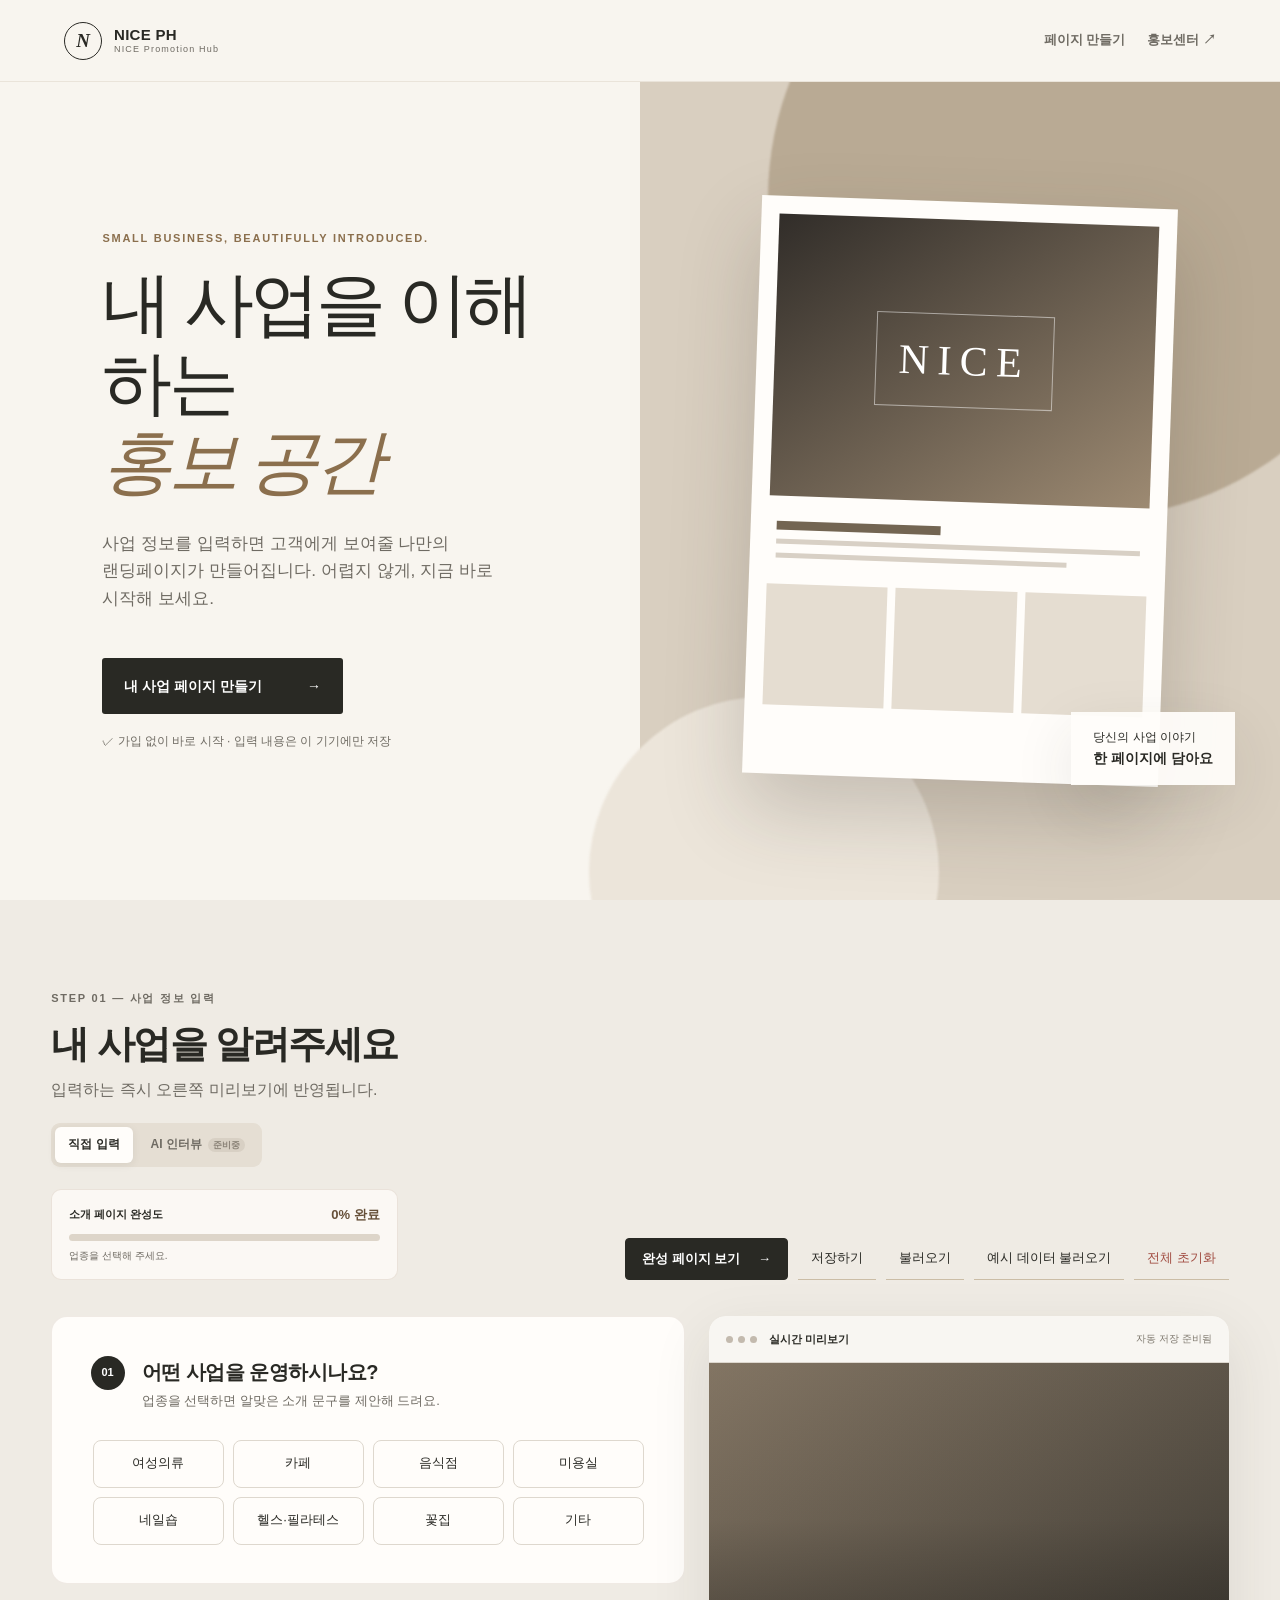
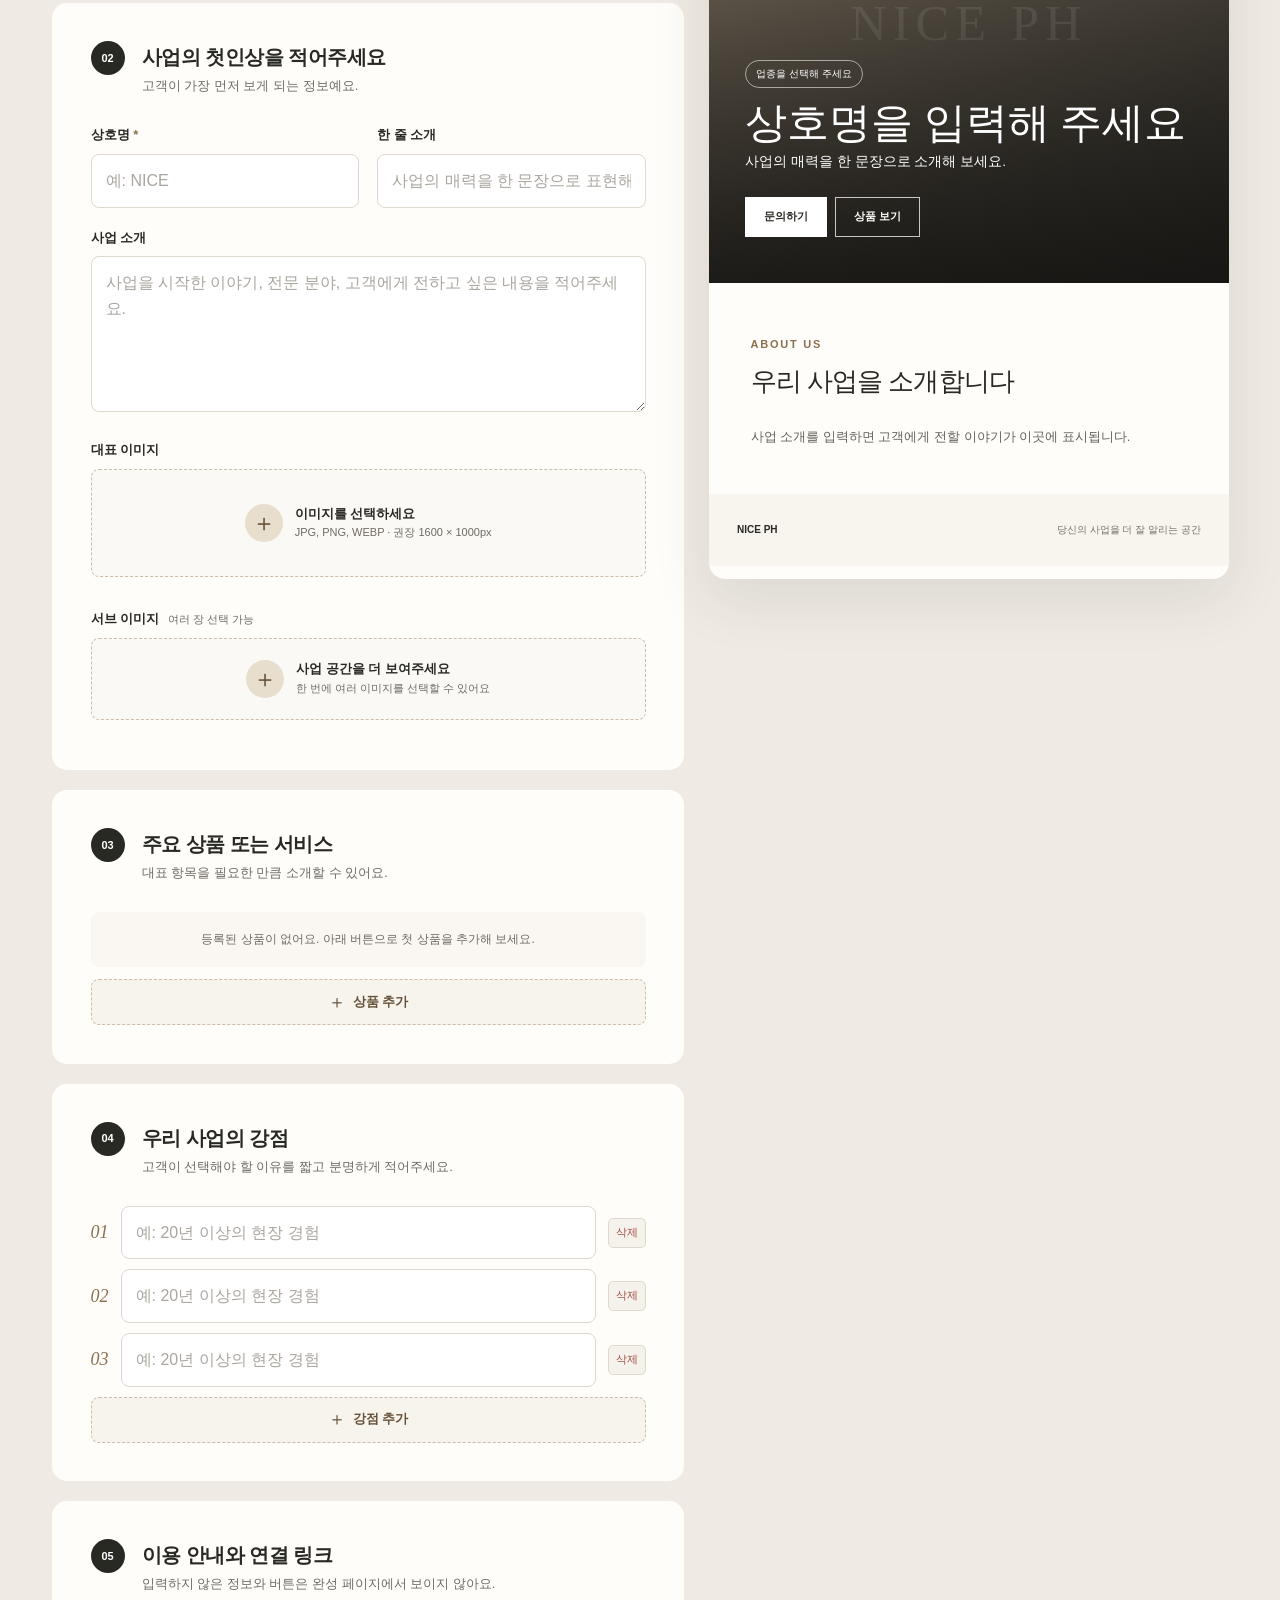
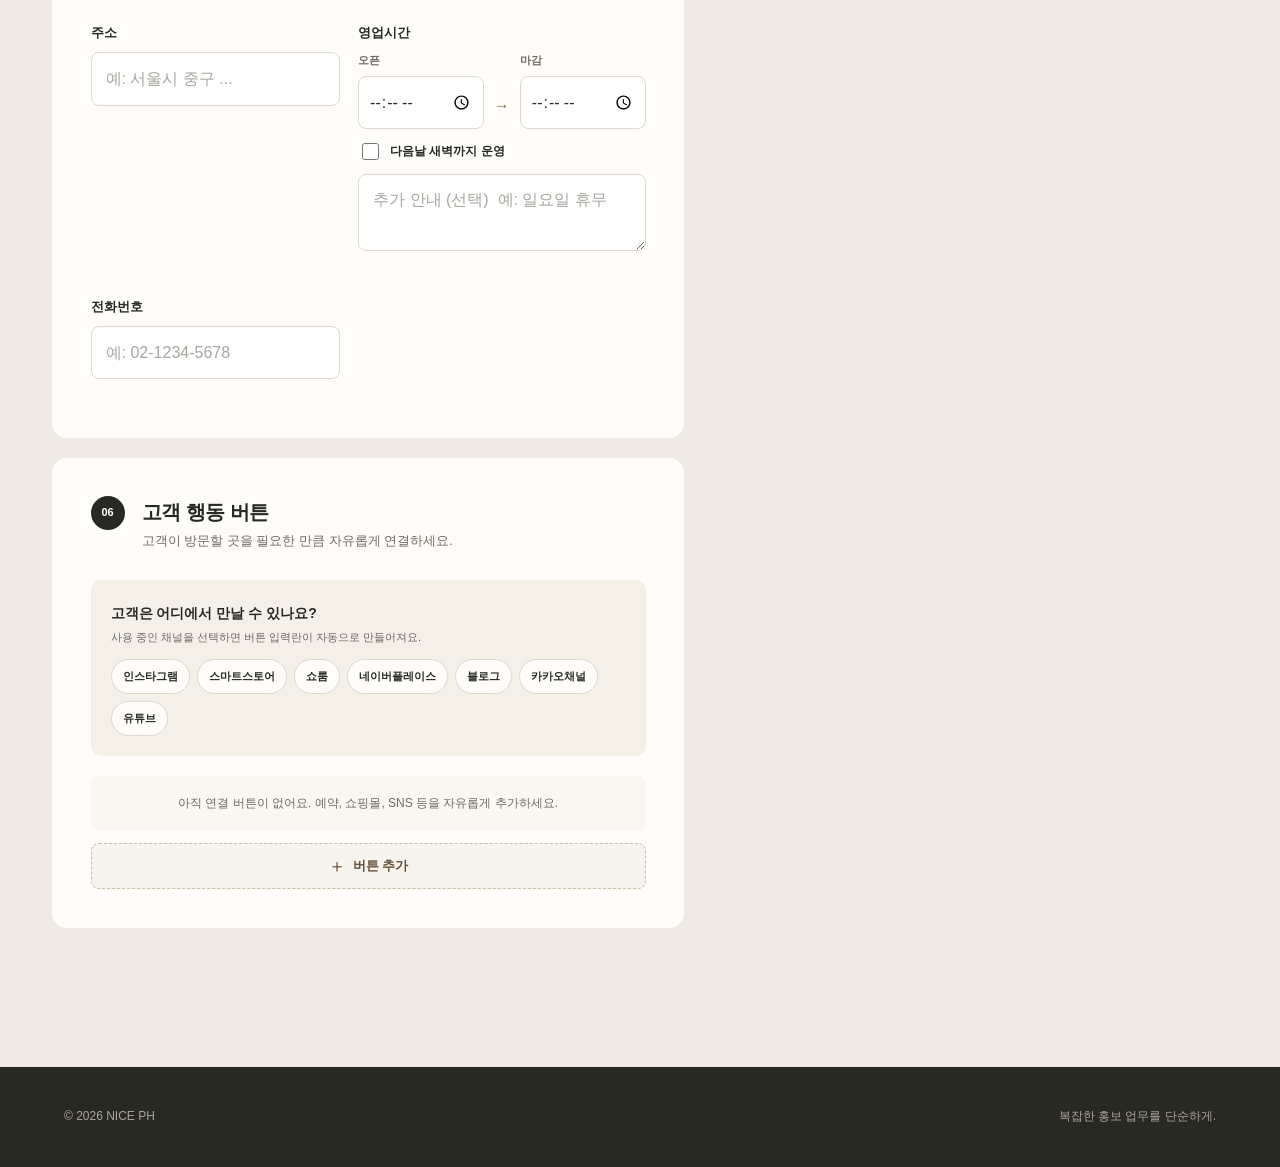
==== commit 5c305f97: "NICE PH V1.3 작업" ====
--- a/index.html
+++ b/index.html
@@ -23,7 +23,10 @@
       <span class="brand-mark">N</span>
       <span><strong>NICE PH</strong><small>NICE Promotion Hub</small></span>
     </a>
-    <a class="header-link" href="#builder">페이지 만들기 <span aria-hidden="true">↗</span></a>
+    <nav class="header-nav" aria-label="주요 메뉴">
+      <a href="#builder">페이지 만들기</a>
+      <a href="#promotion" id="promotionMenuLink">홍보센터 <span aria-hidden="true">↗</span></a>
+    </nav>
   </header>
 
   <main id="top">
@@ -196,6 +199,52 @@
         </aside>
       </div>
     </section>
+
+    <section class="promotion-hub" id="promotionHub" aria-labelledby="promotionTitle" hidden>
+      <div class="promotion-shell">
+        <header class="promotion-heading">
+          <div><p class="eyebrow">NICE PROMOTION HUB</p><h1 id="promotionTitle">내 사업의 홍보를<br><em>한곳에서</em></h1><p>홍보글 작성부터 채널 배포와 댓글 응대까지, 소상공인의 반복 업무를 한 흐름으로 경험해 보세요.</p></div>
+          <span class="demo-badge">UX DEMO · API 연결 전</span>
+        </header>
+
+        <section class="hub-panel promo-composer" aria-labelledby="composerTitle">
+          <div class="hub-section-heading"><span>01</span><div><p>AI CONTENT</p><h2 id="composerTitle">어떤 소식을 알리고 싶으세요?</h2></div></div>
+          <label class="promo-prompt-field"><span>AI 홍보글 입력</span><textarea id="promoPrompt" rows="5" placeholder="예: 여름 신상품이 입고됐어요. 이번 주 방문 고객에게 10% 할인 혜택을 알리고 싶어요."></textarea></label>
+          <div class="composer-footer"><p>핵심 내용만 편하게 적어주세요. 채널별 말투는 NICE PH가 데모 문구로 구성합니다.</p><button type="button" class="hub-primary-button" id="generatePromo">AI 홍보글 작성 <span aria-hidden="true">→</span></button></div>
+        </section>
+
+        <section class="promotion-results" aria-labelledby="resultsTitle">
+          <div class="hub-title-row"><div><p class="eyebrow">CHANNEL CONTENT</p><h2 id="resultsTitle">채널별 홍보글</h2></div><small id="generationStatus" role="status">내용을 입력하고 홍보글을 작성해 보세요.</small></div>
+          <div class="promo-result-grid">
+            <article class="promo-result-card" data-promo-card="instagram"><span class="channel-label">Instagram</span><h3>감각적인 피드 홍보</h3><p>작성된 Instagram 홍보글이 여기에 표시됩니다.</p><button type="button" class="card-copy-button" data-copy-promo="instagram">복사</button></article>
+            <article class="promo-result-card" data-promo-card="threads"><span class="channel-label">Threads</span><h3>대화를 여는 짧은 소식</h3><p>작성된 Threads 홍보글이 여기에 표시됩니다.</p><button type="button" class="card-copy-button" data-copy-promo="threads">복사</button></article>
+            <article class="promo-result-card" data-promo-card="blog"><span class="channel-label">블로그</span><h3>검색에 도움이 되는 상세 글</h3><p>작성된 블로그 홍보글이 여기에 표시됩니다.</p><button type="button" class="card-copy-button" data-copy-promo="blog">복사</button></article>
+            <article class="promo-result-card" data-promo-card="notice"><span class="channel-label">홈페이지 공지</span><h3>고객에게 전하는 공식 안내</h3><p>작성된 홈페이지 공지가 여기에 표시됩니다.</p><button type="button" class="card-copy-button" data-copy-promo="notice">복사</button></article>
+          </div>
+        </section>
+
+        <div class="hub-lower-grid">
+          <section class="hub-panel publish-panel" aria-labelledby="publishTitle">
+            <div class="hub-section-heading"><span>02</span><div><p>DISTRIBUTION</p><h2 id="publishTitle">채널 배포</h2></div></div>
+            <fieldset class="hub-fieldset"><legend>발행 채널</legend><div class="publish-channels">
+              <label><input type="checkbox" value="Instagram"><span>Instagram</span></label><label><input type="checkbox" value="Threads"><span>Threads</span></label>
+              <label><input type="checkbox" value="Facebook"><span>Facebook</span></label><label><input type="checkbox" value="X"><span>X</span></label>
+              <label><input type="checkbox" value="네이버 블로그"><span>네이버 블로그</span></label><label><input type="checkbox" value="홈페이지"><span>홈페이지</span></label>
+            </div></fieldset>
+            <fieldset class="hub-fieldset"><legend>예약 시간</legend><div class="schedule-options">
+              <label><input type="radio" name="publishTime" value="지금" checked><span>지금</span></label><label><input type="radio" name="publishTime" value="오늘 오후"><span>오늘 오후</span></label><label><input type="radio" name="publishTime" value="내일 오전"><span>내일 오전</span></label>
+            </div></fieldset>
+            <button type="button" class="hub-primary-button full" id="schedulePublish">예약 발행</button><p class="demo-note" id="publishStatus" role="status">데모 화면으로 실제 채널에는 발행되지 않습니다.</p>
+          </section>
+
+          <section class="hub-panel comment-center" aria-labelledby="commentsTitle">
+            <div class="hub-section-heading"><span>03</span><div><p>COMMENT CENTER</p><h2 id="commentsTitle">댓글센터</h2></div></div>
+            <div class="comment-counts"><div><span>Instagram</span><strong>12</strong></div><div><span>Threads</span><strong>5</strong></div><div><span>블로그</span><strong>3</strong></div><div><span>홈페이지</span><strong>1</strong></div></div>
+            <article class="reply-card" id="recommendedReply"><div><span>AI 추천답변</span><small>Instagram · 방금 전</small></div><blockquote>관심 가져주셔서 감사합니다! 원하시는 스타일과 방문 일정을 알려주시면 더 자세히 안내해 드릴게요.</blockquote><button type="button" class="card-copy-button" id="copyReply">답변 복사</button></article>
+          </section>
+        </div>
+      </div>
+    </section>
   </main>
   <footer class="site-footer"><span>© 2026 NICE PH</span><span>복잡한 홍보 업무를 단순하게.</span></footer>
   <div class="toast" id="toast" role="status" aria-live="polite"></div>
--- a/style.css
+++ b/style.css
@@ -18,6 +18,7 @@
 .brand strong, .brand small { display: block; line-height: 1.25; letter-spacing: .02em; }
 .brand strong { font-size: 15px; }.brand small { color: var(--muted); font-size: 9px; letter-spacing: .13em; }
 .header-link { font-weight: 700; font-size: 13px; border-bottom: 1px solid; padding-bottom: 3px; }
+.header-nav { display:flex; align-items:center; gap:22px; }.header-nav a { padding:5px 0; color:var(--muted); border-bottom:1px solid transparent; font-size:13px; font-weight:700; }.header-nav a:hover,.header-nav a[aria-current="page"] { color:var(--charcoal); border-color:var(--charcoal); }
 .completion-bar { position:sticky; top:0; z-index:30; min-height:66px; padding:10px clamp(16px,4vw,58px); display:flex; align-items:center; justify-content:space-between; gap:20px; color:#fff; background:rgba(41,41,36,.96); box-shadow:0 8px 30px rgba(30,27,22,.16); backdrop-filter:blur(12px); }.completion-bar[hidden] { display:none; }
 .completion-brand { display:flex; align-items:center; gap:10px; font-size:13px; letter-spacing:.04em; }.completion-brand .brand-mark { width:32px; height:32px; border-color:rgba(255,255,255,.75); }.completion-actions { display:flex; gap:8px; }.completion-button { min-height:40px; padding:9px 15px; border:1px solid #fff; border-radius:3px; color:var(--charcoal); background:#fff; cursor:pointer; font-size:12px; font-weight:800; }.completion-button.secondary { color:#fff; background:transparent; border-color:rgba(255,255,255,.45); }.completion-button:focus-visible { outline:3px solid rgba(255,255,255,.35); outline-offset:2px; }
 .intro { min-height: calc(100vh - 82px); display: grid; grid-template-columns: 1fr 1fr; overflow: hidden; }
@@ -68,6 +69,14 @@
 .preview-footer { padding:28px; display:flex; justify-content:space-between; gap:15px; color:#777168; background:#f8f4ee; font-size:10px; }.preview-footer strong { color:#292924; }.mobile-contact { display:none; }
 .site-footer { min-height:100px; padding:35px clamp(24px,5vw,80px); display:flex; align-items:center; justify-content:space-between; color:#aaa399; background:#292924; font-size:12px; }.toast { position:fixed; left:50%; bottom:25px; z-index:50; transform:translate(-50%,20px); padding:11px 17px; color:#fff; background:#292924; border-radius:30px; opacity:0; pointer-events:none; transition:.25s; font-size:12px; }.toast.show { opacity:1; transform:translate(-50%,0); }
 .modal-backdrop { position:fixed; inset:0; z-index:60; display:grid; place-items:center; padding:20px; background:rgba(25,24,21,.62); backdrop-filter:blur(5px); }.modal-backdrop[hidden] { display:none; }.share-dialog { position:relative; width:min(100%,460px); padding:42px; background:var(--paper); border-radius:16px; box-shadow:0 30px 90px rgba(20,18,15,.3); text-align:center; }.modal-close { position:absolute; top:13px; right:15px; width:32px; height:32px; padding:0; color:var(--muted); background:transparent; border:0; cursor:pointer; font-size:25px; }.dialog-kicker { color:var(--accent); font-size:10px; font-weight:800; letter-spacing:.16em; }.share-dialog h2 { margin:9px 0 18px; font-size:25px; letter-spacing:-.03em; }.share-dialog p { color:var(--muted); font-size:14px; }.share-dialog strong { color:var(--charcoal); }.dialog-note { margin:20px 0 0; padding:13px; background:#f2ede5; border-radius:7px; font-size:11px!important; }.dialog-actions { display:flex; justify-content:center; gap:8px; margin-top:22px; }.completion-button.secondary.dark { color:var(--charcoal); border-color:var(--sand); }
+/* V1.3 Promotion Hub */
+.promotion-hub { min-height:calc(100vh - 82px); padding:72px clamp(20px,5vw,80px) 110px; background:#efebe4; }.promotion-hub[hidden] { display:none; }.promotion-shell { max-width:1440px; margin:auto; }.promotion-heading { display:flex; align-items:end; justify-content:space-between; gap:40px; margin-bottom:42px; }.promotion-heading h1 { margin:10px 0 18px; font-size:clamp(46px,6vw,80px); font-weight:400; line-height:1.05; letter-spacing:-.055em; }.promotion-heading h1 em { color:var(--accent); font-family:Georgia,"Times New Roman",serif; font-weight:400; }.promotion-heading > div > p:last-child { max-width:620px; margin:0; color:var(--muted); font-size:16px; word-break:keep-all; }.demo-badge { flex:none; padding:8px 12px; color:var(--accent-dark); background:#e1d7c8; border-radius:20px; font-size:10px; font-weight:800; letter-spacing:.08em; }
+.hub-panel { padding:clamp(24px,3vw,40px); background:var(--paper); border:1px solid rgba(139,111,77,.13); border-radius:var(--radius); }.hub-section-heading { display:flex; align-items:flex-start; gap:14px; margin-bottom:26px; }.hub-section-heading > span { display:grid; place-items:center; flex:none; width:34px; height:34px; color:#fff; background:var(--charcoal); border-radius:50%; font-size:11px; font-weight:800; }.hub-section-heading p { margin:0; color:var(--accent); font-size:9px; font-weight:800; letter-spacing:.15em; }.hub-section-heading h2 { margin:2px 0 0; font-size:24px; letter-spacing:-.03em; }
+.promo-composer { margin-bottom:52px; }.promo-prompt-field > span { display:block; margin-bottom:9px; font-size:13px; font-weight:800; }.promo-prompt-field textarea { width:100%; padding:18px; color:var(--charcoal); background:#fbf9f5; border:1px solid var(--line); border-radius:10px; outline:none; resize:vertical; font-size:15px; }.promo-prompt-field textarea:focus { border-color:var(--accent); box-shadow:0 0 0 3px rgba(139,111,77,.1); }.composer-footer { display:flex; align-items:center; justify-content:space-between; gap:25px; margin-top:17px; }.composer-footer p { margin:0; color:var(--muted); font-size:11px; }.hub-primary-button { min-height:45px; padding:11px 17px; color:#fff; background:var(--charcoal); border:0; border-radius:4px; cursor:pointer; font-size:12px; font-weight:800; }.hub-primary-button span { margin-left:15px; }.hub-primary-button:hover { background:var(--accent-dark); }.hub-primary-button.full { width:100%; margin-top:8px; }
+.promotion-results { margin-bottom:52px; }.hub-title-row { display:flex; align-items:end; justify-content:space-between; gap:20px; margin-bottom:20px; }.hub-title-row h2 { margin:2px 0 0; font-size:32px; letter-spacing:-.04em; }.hub-title-row small { color:var(--muted); font-size:11px; }.promo-result-grid { display:grid; grid-template-columns:repeat(4,1fr); gap:14px; }.promo-result-card { position:relative; min-height:290px; padding:25px 22px 65px; background:var(--paper); border:1px solid rgba(139,111,77,.15); border-radius:12px; }.channel-label { color:var(--accent); font-size:9px; font-weight:900; letter-spacing:.14em; text-transform:uppercase; }.promo-result-card h3 { margin:12px 0; font-size:17px; line-height:1.35; }.promo-result-card p { margin:0; color:var(--muted); font-size:12px; line-height:1.75; white-space:pre-line; }.card-copy-button { min-height:34px; padding:7px 11px; color:var(--charcoal); background:transparent; border:1px solid var(--sand); border-radius:4px; cursor:pointer; font-size:10px; font-weight:800; }.promo-result-card .card-copy-button { position:absolute; left:22px; bottom:22px; }.card-copy-button:hover { color:#fff; background:var(--charcoal); border-color:var(--charcoal); }
+.hub-lower-grid { display:grid; grid-template-columns:1fr 1fr; gap:18px; align-items:start; }.hub-fieldset { padding:0; margin:0 0 24px; border:0; }.hub-fieldset legend { margin-bottom:10px; font-size:12px; font-weight:800; }.publish-channels { display:grid; grid-template-columns:repeat(3,1fr); gap:7px; }.publish-channels label,.schedule-options label { cursor:pointer; }.publish-channels input,.schedule-options input { position:absolute; opacity:0; }.publish-channels span,.schedule-options span { display:grid; place-items:center; min-height:40px; padding:8px; color:var(--muted); background:#faf7f2; border:1px solid var(--line); border-radius:6px; font-size:10px; font-weight:700; text-align:center; }.publish-channels input:checked + span,.schedule-options input:checked + span { color:#fff; background:var(--charcoal); border-color:var(--charcoal); }.schedule-options { display:grid; grid-template-columns:repeat(3,1fr); gap:7px; }.demo-note { margin:10px 0 0; color:var(--muted); font-size:10px; text-align:center; }
+.comment-counts { display:grid; grid-template-columns:repeat(4,1fr); gap:7px; margin-bottom:18px; }.comment-counts div { padding:12px; background:#f4efe7; border-radius:7px; }.comment-counts span,.comment-counts strong { display:block; }.comment-counts span { color:var(--muted); font-size:9px; }.comment-counts strong { margin-top:3px; font:italic 24px Georgia,serif; }.reply-card { padding:18px; background:#302f2b; border-radius:9px; color:#fff; }.reply-card > div { display:flex; justify-content:space-between; gap:12px; }.reply-card span { color:#d7c9b4; font-size:10px; font-weight:800; }.reply-card small { color:#aaa49a; font-size:9px; }.reply-card blockquote { margin:18px 0; color:#f2eee8; font-size:13px; line-height:1.7; }.reply-card .card-copy-button { color:#fff; border-color:#7a746b; }
+.promotion-mode .intro,.promotion-mode .builder { display:none; }
 /* #preview 완성 페이지 모드: 편집 도구를 제거하고 랜딩페이지 자체만 전체 폭으로 확장합니다. */
 body.preview-mode { background:var(--paper); }
 .preview-mode .site-header,.preview-mode .intro,.preview-mode .builder-heading,.preview-mode .editor,.preview-mode .preview-toolbar,.preview-mode > .site-footer { display:none; }
@@ -87,4 +96,6 @@
 @media (max-width: 1050px) { .workspace { grid-template-columns:1fr; }.preview-panel { position:relative; top:auto; max-width:800px; width:100%; margin:auto; }.landing-preview { height:auto; max-height:none; overflow:visible; }.intro-copy { padding-left:45px; padding-right:45px; } }
 @media (max-width: 760px) { .site-header { height:68px; padding:0 20px; }.header-link { display:none; }.completion-bar { min-height:62px; padding:9px 12px; }.completion-brand strong { display:none; }.completion-brand .brand-mark { width:34px; height:34px; }.completion-actions { flex:1; justify-content:flex-end; }.completion-button { min-height:38px; padding:8px 10px; font-size:11px; }.intro { min-height:auto; grid-template-columns:1fr; }.intro-copy { padding:70px 24px 80px; }.intro h1 { font-size:50px; }.intro-visual { min-height:480px; }.mini-page { width:62%; }.floating-badge { right:4%; }.builder { padding:70px 14px 90px; }.builder-heading { align-items:flex-start; flex-direction:column; }.utility-actions { width:100%; justify-content:flex-end; }.view-page-button { width:100%; justify-content:center; }.form-section { padding:24px 18px; }.industry-options { grid-template-columns:repeat(2,1fr); }.two-cols,.product-editor .product-row { grid-template-columns:1fr; }.product-editor .description-field,.field-grid .wide { grid-column:auto; }.preview-toolbar { position:sticky; top:0; z-index:3; }.preview-panel { border-radius:12px; }.preview-hero { height:480px; }.preview-section { padding:52px 28px; }.product-cards { grid-template-columns:1fr; }.product-card { display:grid; grid-template-columns:120px 1fr; }.strength-list { grid-template-columns:1fr; }.info-list { grid-template-columns:1fr; }.mobile-contact { display:block; position:sticky; bottom:10px; z-index:4; margin:0 12px 12px; }.mobile-contact a { display:flex; justify-content:center; padding:14px; color:#fff; background:var(--charcoal); box-shadow:0 8px 24px rgba(0,0,0,.2); font-size:13px; font-weight:800; }.site-footer { flex-direction:column; justify-content:center; gap:5px; }.preview-footer { padding-bottom:35px; }.preview-mode .builder { padding:0; }.preview-mode .preview-panel { border-radius:0; }.preview-mode .preview-hero { min-height:calc(100svh - 62px); height:560px; }.preview-mode .preview-hero-content,.preview-mode .preview-section { padding-left:24px; padding-right:24px; }.preview-mode .product-card { display:grid; grid-template-columns:120px 1fr; }.preview-mode .product-card-body { padding:16px; }.preview-mode .product-card h4 { font-size:15px; }.preview-mode .product-card p,.preview-mode .product-card strong { font-size:11px; }.preview-mode .preview-footer { padding:28px 24px 92px; }.preview-mode .mobile-contact { position:fixed; left:0; right:0; bottom:0; z-index:20; margin:0; padding:10px 12px; background:rgba(255,253,250,.94); backdrop-filter:blur(10px); } }
 @media (max-width: 760px) { .action-row { grid-template-columns:1fr; gap:0; }.completion-brand { display:none; }.completion-actions { width:100%; gap:5px; }.completion-actions .completion-button { flex:1; min-width:0; padding-left:5px; padding-right:5px; font-size:10px; }.interview-progress-card { width:100%; }.utility-actions .text-button { flex:1; min-width:calc(50% - 6px); text-align:center; }.channel-interview { padding:16px 14px; }.channel-options { gap:6px; }.channel-options button { flex:1 1 calc(50% - 6px); }.hours-inputs { gap:7px; }.share-dialog { padding:36px 22px 26px; }.share-dialog h2 { font-size:22px; }.dialog-actions { flex-direction:column-reverse; }.dialog-actions .completion-button { width:100%; }.preview-mode .preview-gallery { padding-left:24px; padding-right:24px; }.preview-gallery > div { grid-template-columns:repeat(2,1fr); } }
+@media (max-width: 1050px) { .promo-result-grid { grid-template-columns:repeat(2,1fr); }.hub-lower-grid { grid-template-columns:1fr; } }
+@media (max-width: 760px) { .header-nav { gap:14px; }.header-nav a { font-size:11px; }.promotion-hub { min-height:calc(100vh - 68px); padding:52px 14px 80px; }.promotion-heading { align-items:flex-start; flex-direction:column; gap:18px; }.promotion-heading h1 { font-size:48px; }.promotion-heading > div > p:last-child { font-size:14px; }.hub-panel { padding:24px 18px; }.composer-footer { align-items:stretch; flex-direction:column; }.composer-footer .hub-primary-button { width:100%; }.hub-title-row { align-items:flex-start; flex-direction:column; }.promo-result-grid { grid-template-columns:1fr; }.promo-result-card { min-height:235px; }.publish-channels { grid-template-columns:repeat(2,1fr); }.comment-counts { grid-template-columns:repeat(2,1fr); }.reply-card > div { flex-direction:column; gap:2px; } }
 @media (prefers-reduced-motion: reduce) { html { scroll-behavior:auto; } *,*::before,*::after { transition:none!important; } }
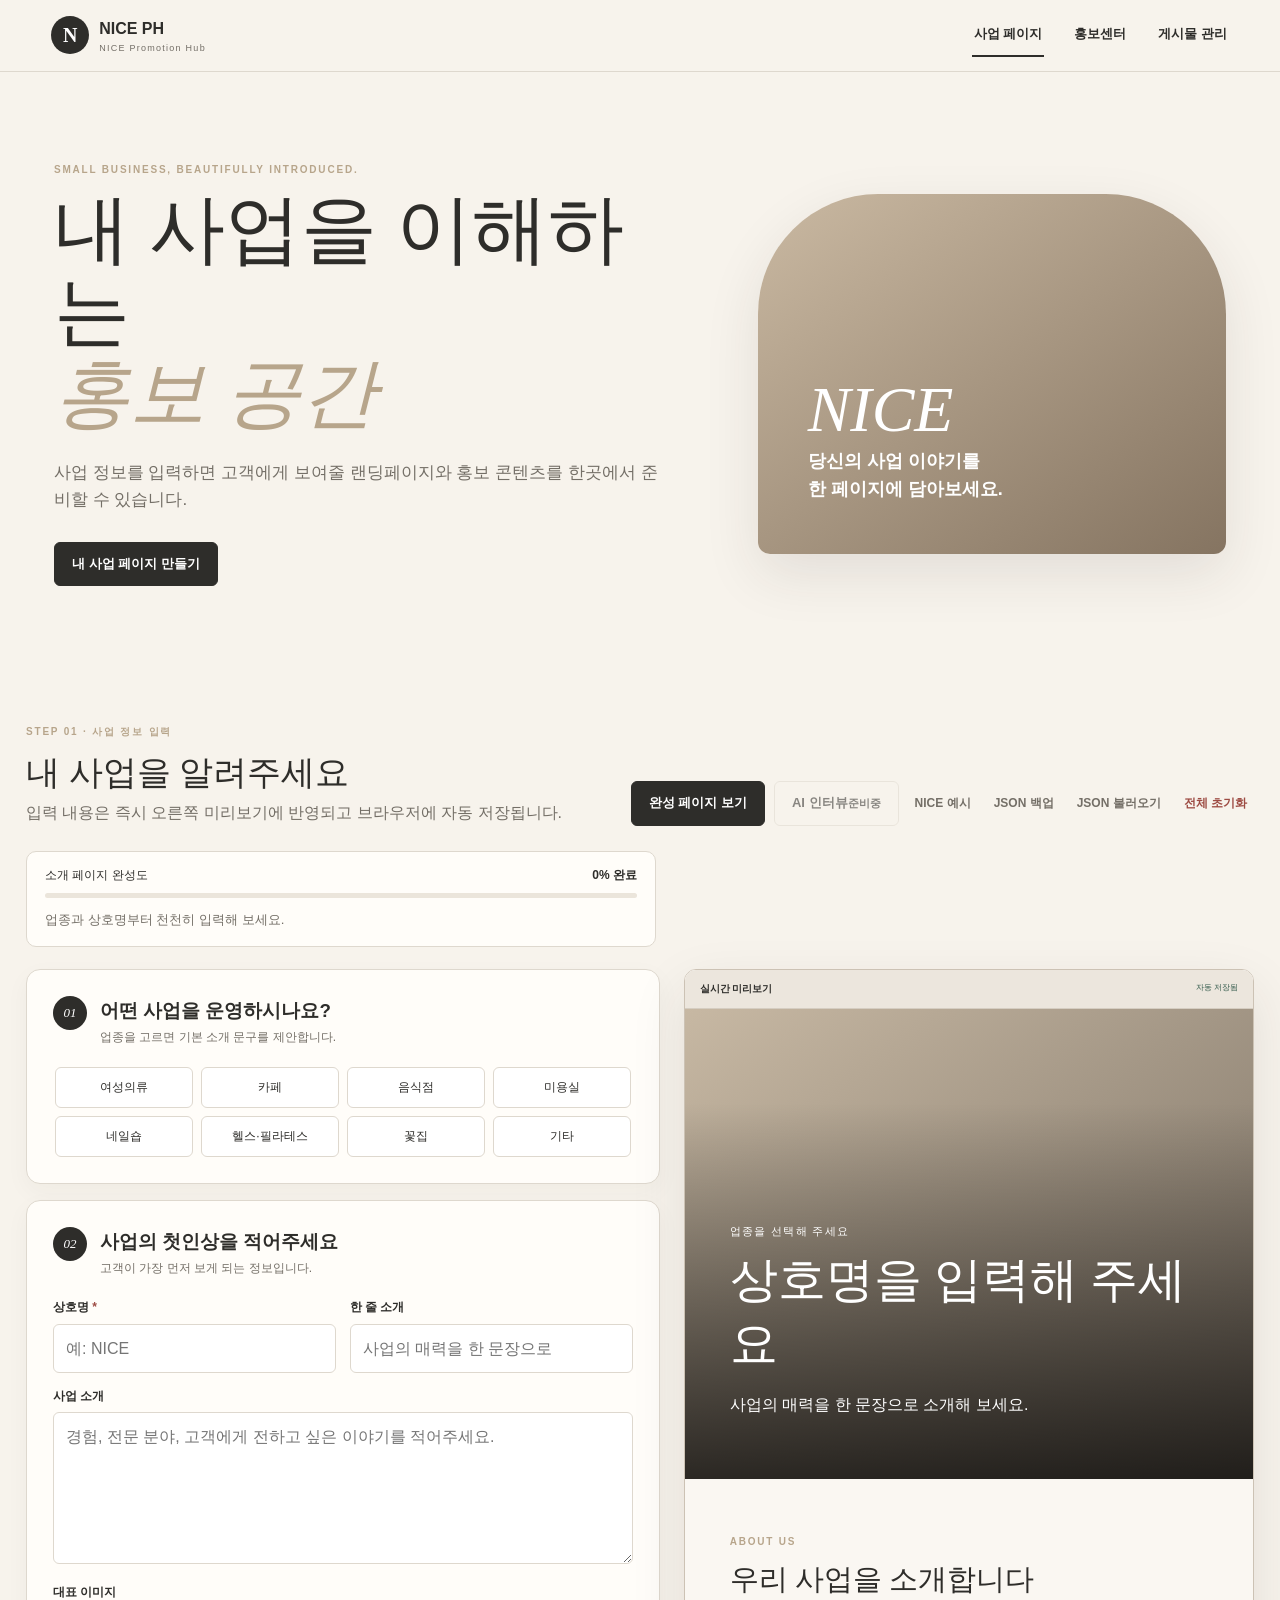
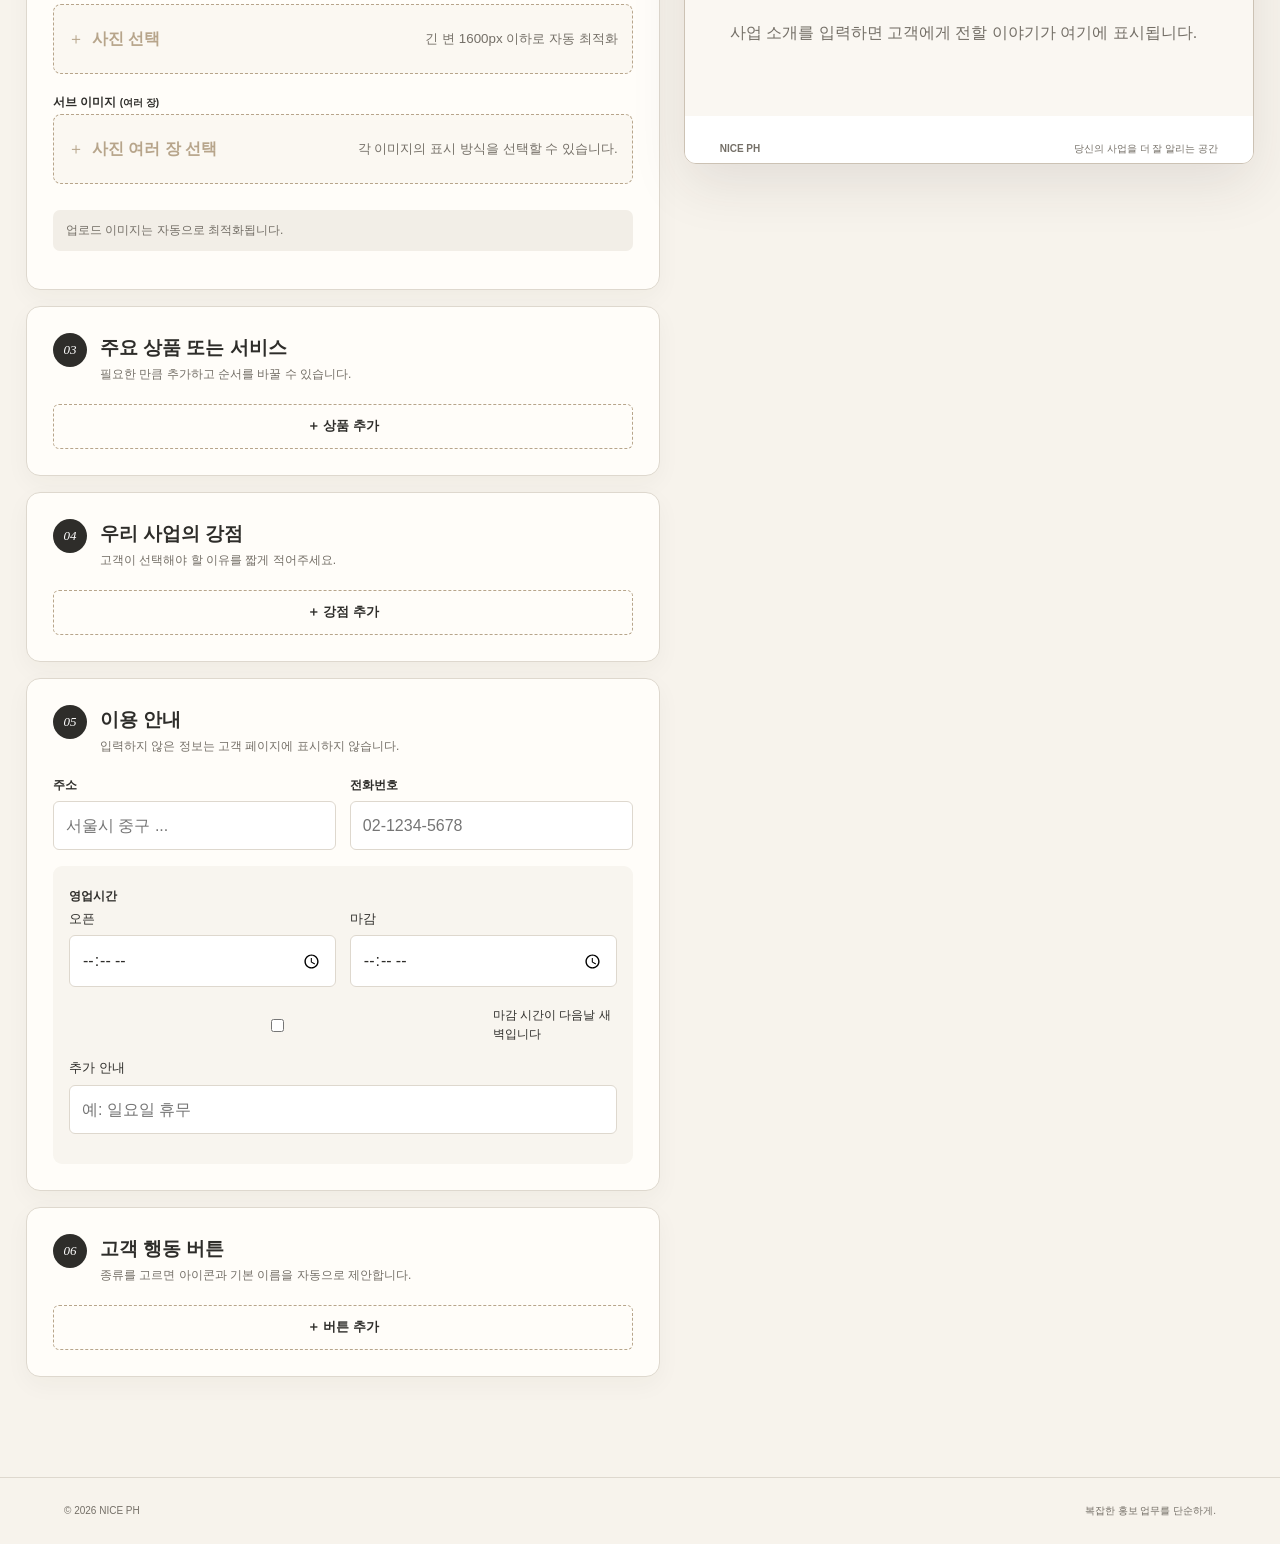
==== commit 9ca1ee0a: "Complete NICE PH V1.3 promotion hub" ====
--- a/index.html
+++ b/index.html
@@ -3,248 +3,204 @@
 <head>
   <meta charset="utf-8">
   <meta name="viewport" content="width=device-width, initial-scale=1">
-  <meta name="description" content="사업 정보를 입력해 고객에게 보여줄 랜딩페이지를 만드는 NICE Promotion Hub">
+  <meta name="description" content="사업 정보와 사진으로 랜딩페이지와 채널별 홍보글을 만드는 NICE Promotion Hub">
   <title>NICE PH | 내 사업을 이해하는 홍보 공간</title>
   <link rel="stylesheet" href="style.css">
 </head>
 <body>
+  <header class="site-header" id="adminHeader">
+    <a class="brand" href="#business" aria-label="NICE PH"><span class="brand-mark">N</span><span><strong>NICE PH</strong><small>NICE Promotion Hub</small></span></a>
+    <nav class="header-nav" aria-label="관리자 메뉴">
+      <a href="#business" data-route="business">사업 페이지</a>
+      <a href="#promotion" data-route="promotion">홍보센터</a>
+      <a href="#posts" data-route="posts">게시물 관리</a>
+    </nav>
+  </header>
+
   <div class="completion-bar" id="completionBar" hidden>
-    <div class="completion-brand" aria-label="NICE PH 완성 페이지">
-      <span class="brand-mark">N</span><strong>NICE PH</strong>
-    </div>
+    <a class="brand compact" href="#preview"><span class="brand-mark">N</span><strong>NICE PH</strong></a>
     <div class="completion-actions">
-      <button type="button" class="completion-button secondary" id="sharePage">공유 페이지 열기</button>
-      <button type="button" class="completion-button secondary" id="copyPageLink">페이지 링크 복사</button>
-      <button type="button" class="completion-button" id="backToEditor">편집으로 돌아가기</button>
+      <button type="button" class="button secondary" id="copyPageLink">페이지 링크 복사</button>
+      <button type="button" class="button" id="backToEditor">편집으로 돌아가기</button>
     </div>
   </div>
-  <header class="site-header">
-    <a class="brand" href="#top" aria-label="NICE PH 처음으로">
-      <span class="brand-mark">N</span>
-      <span><strong>NICE PH</strong><small>NICE Promotion Hub</small></span>
-    </a>
-    <nav class="header-nav" aria-label="주요 메뉴">
-      <a href="#builder">페이지 만들기</a>
-      <a href="#promotion" id="promotionMenuLink">홍보센터 <span aria-hidden="true">↗</span></a>
-    </nav>
-  </header>
-
-  <main id="top">
-    <section class="intro" aria-labelledby="intro-title">
-      <div class="intro-copy">
-        <p class="eyebrow">Small business, beautifully introduced.</p>
-        <h1 id="intro-title">내 사업을 이해하는<br><em>홍보 공간</em></h1>
-        <p class="intro-description">사업 정보를 입력하면 고객에게 보여줄 나만의 랜딩페이지가 만들어집니다. 어렵지 않게, 지금 바로 시작해 보세요.</p>
-        <a class="primary-button" href="#builder">내 사업 페이지 만들기 <span aria-hidden="true">→</span></a>
-        <p class="intro-note"><span aria-hidden="true">✓</span> 가입 없이 바로 시작 · 입력 내용은 이 기기에만 저장</p>
-      </div>
-      <div class="intro-visual" aria-hidden="true">
-        <div class="shape shape-one"></div><div class="shape shape-two"></div>
-        <div class="mini-page">
-          <div class="mini-photo"><span>NICE</span></div>
-          <div class="mini-lines"><i></i><i></i><i></i></div>
-          <div class="mini-cards"><i></i><i></i><i></i></div>
+
+  <main>
+    <section class="admin-view business-view" id="businessView">
+      <section class="intro">
+        <div>
+          <p class="eyebrow">Small business, beautifully introduced.</p>
+          <h1>내 사업을 이해하는<br><em>홍보 공간</em></h1>
+          <p>사업 정보를 입력하면 고객에게 보여줄 랜딩페이지와 홍보 콘텐츠를 한곳에서 준비할 수 있습니다.</p>
+          <a class="button" href="#builder">내 사업 페이지 만들기</a>
         </div>
-        <div class="floating-badge">당신의 사업 이야기<br><strong>한 페이지에 담아요</strong></div>
+        <div class="intro-card" aria-hidden="true"><span>NICE</span><strong>당신의 사업 이야기를<br>한 페이지에 담아보세요.</strong></div>
+      </section>
+
+      <section class="builder" id="builder">
+        <header class="section-heading">
+          <div><p class="eyebrow">STEP 01 · 사업 정보 입력</p><h2>내 사업을 알려주세요</h2><p>입력 내용은 즉시 오른쪽 미리보기에 반영되고 브라우저에 자동 저장됩니다.</p></div>
+          <div class="utility-actions">
+            <button type="button" class="button" id="viewCompletedPage">완성 페이지 보기</button>
+            <button type="button" class="button secondary" id="aiInterview" disabled>AI 인터뷰 <small>준비중</small></button>
+            <button type="button" class="text-button" id="loadSample">NICE 예시</button>
+            <button type="button" class="text-button" id="exportData">JSON 백업</button>
+            <button type="button" class="text-button" id="importData">JSON 불러오기</button>
+            <input type="file" id="importDataFile" accept=".json,application/json" hidden>
+            <button type="button" class="text-button danger" id="resetAll">전체 초기화</button>
+          </div>
+        </header>
+        <div class="progress-card"><div><span>소개 페이지 완성도</span><strong id="progressPercent">0% 완료</strong></div><div class="progress-track"><i id="progressBar"></i></div><small id="progressHint">업종과 상호명을 입력하면 시작됩니다.</small></div>
+
+        <div class="workspace">
+          <form class="editor" id="businessForm">
+            <section class="form-section">
+              <div class="form-title"><span>01</span><div><h3>어떤 사업을 운영하시나요?</h3><p>업종을 고르면 기본 소개 문구를 제안합니다.</p></div></div>
+              <fieldset class="choice-grid" id="industryOptions"><legend class="sr-only">업종</legend></fieldset>
+            </section>
+
+            <section class="form-section">
+              <div class="form-title"><span>02</span><div><h3>사업의 첫인상을 적어주세요</h3><p>고객이 가장 먼저 보게 되는 정보입니다.</p></div></div>
+              <div class="field-grid two">
+                <label class="field"><span>상호명 <b>*</b></span><input name="businessName" maxlength="40" placeholder="예: NICE"></label>
+                <label class="field"><span>한 줄 소개</span><input name="tagline" maxlength="90" placeholder="사업의 매력을 한 문장으로"></label>
+              </div>
+              <label class="field"><span>사업 소개</span><textarea name="description" rows="5" placeholder="경험, 전문 분야, 고객에게 전하고 싶은 이야기를 적어주세요."></textarea></label>
+              <label class="upload-field"><span>대표 이미지</span><span class="upload-box">＋ <strong>사진 선택</strong><small>긴 변 1600px 이하로 자동 최적화</small></span><input type="file" id="heroImageFile" accept="image/*"></label>
+              <div class="image-control" id="heroImageControl" hidden><img id="heroThumb" alt=""><select id="heroImageFit"><option value="cover">화면 채우기</option><option value="contain">전체 이미지 보기</option><option value="original">원본 비율</option></select><button type="button" data-remove-image="hero">삭제</button></div>
+              <label class="upload-field"><span>서브 이미지 <small>(여러 장)</small></span><span class="upload-box">＋ <strong>사진 여러 장 선택</strong><small>각 이미지의 표시 방식을 선택할 수 있습니다.</small></span><input type="file" id="subImageFiles" accept="image/*" multiple></label>
+              <div class="image-list" id="subImageList"></div>
+              <p class="status-note" id="imageOptimizationStatus" role="status">업로드 이미지는 자동으로 최적화됩니다.</p>
+            </section>
+
+            <section class="form-section">
+              <div class="form-title"><span>03</span><div><h3>주요 상품 또는 서비스</h3><p>필요한 만큼 추가하고 순서를 바꿀 수 있습니다.</p></div></div>
+              <div id="productFields"></div>
+              <button type="button" class="add-button" id="addProduct">＋ 상품 추가</button>
+            </section>
+
+            <section class="form-section">
+              <div class="form-title"><span>04</span><div><h3>우리 사업의 강점</h3><p>고객이 선택해야 할 이유를 짧게 적어주세요.</p></div></div>
+              <div id="strengthFields"></div>
+              <button type="button" class="add-button" id="addStrength">＋ 강점 추가</button>
+            </section>
+
+            <section class="form-section">
+              <div class="form-title"><span>05</span><div><h3>이용 안내</h3><p>입력하지 않은 정보는 고객 페이지에 표시하지 않습니다.</p></div></div>
+              <div class="field-grid two">
+                <label class="field"><span>주소</span><input name="address" placeholder="서울시 중구 ..."></label>
+                <label class="field"><span>전화번호</span><input name="phone" type="tel" placeholder="02-1234-5678"></label>
+              </div>
+              <div class="hours-editor">
+                <span>영업시간</span>
+                <div class="field-grid two">
+                  <label class="field"><small>오픈</small><input name="openTime" type="time"></label>
+                  <label class="field"><small>마감</small><input name="closeTime" type="time"></label>
+                </div>
+                <label class="check"><input name="closesNextDay" type="checkbox"><span>마감 시간이 다음날 새벽입니다</span></label>
+                <label class="field"><small>추가 안내</small><input name="hoursNote" placeholder="예: 일요일 휴무"></label>
+              </div>
+            </section>
+
+            <section class="form-section">
+              <div class="form-title"><span>06</span><div><h3>고객 행동 버튼</h3><p>종류를 고르면 아이콘과 기본 이름을 자동으로 제안합니다.</p></div></div>
+              <div id="actionFields"></div>
+              <button type="button" class="add-button" id="addAction">＋ 버튼 추가</button>
+            </section>
+          </form>
+
+          <aside class="preview-panel">
+            <div class="preview-toolbar"><strong>실시간 미리보기</strong><small id="saveStatus">자동 저장됨</small></div>
+            <article class="landing-preview" id="landingPreview">
+              <section class="preview-hero">
+                <div class="preview-hero-image placeholder" id="previewHeroImage"></div><div class="hero-shade"></div>
+                <div class="preview-hero-content"><span id="previewIndustry">업종을 선택해 주세요</span><h2 id="previewName">상호명을 입력해 주세요</h2><p id="previewTagline">사업의 매력을 한 문장으로 소개해 보세요.</p><div class="hero-actions" id="heroActions"></div></div>
+              </section>
+              <section class="preview-section"><p class="preview-kicker">ABOUT US</p><h3>우리 사업을 소개합니다</h3><p class="preline" id="previewDescription"></p></section>
+              <section class="preview-gallery" id="previewGallery" hidden></section>
+              <section class="preview-section" id="previewProductsSection"><p class="preview-kicker">PRODUCTS &amp; SERVICES</p><h3>주요 상품 및 서비스</h3><div class="product-cards" id="previewProductCards"></div></section>
+              <section class="preview-section" id="previewStrengthsSection"><p class="preview-kicker">WHY CHOOSE US</p><h3>우리의 특별한 강점</h3><div class="strength-list" id="previewStrengths"></div></section>
+              <section class="preview-section news-section" id="previewNewsSection"><p class="preview-kicker">NEWS</p><div class="title-row"><h3>새로운 소식</h3><button type="button" class="text-button" id="openBoard">소식 더 보기 →</button></div><div class="post-cards" id="previewPostCards"></div></section>
+              <section class="preview-section" id="previewInfoSection"><p class="preview-kicker">INFORMATION</p><h3>이용 안내</h3><div class="info-list" id="previewInfo"></div></section>
+              <section class="preview-cta" id="previewCtaSection" hidden><p>궁금한 점이 있으신가요?</p><h3>편하게 문의해 주세요.</h3><div class="cta-buttons" id="previewCtas"></div></section>
+              <footer class="preview-footer"><strong id="previewFooterName">NICE PH</strong><span>당신의 사업을 더 잘 알리는 공간</span></footer>
+              <div class="mobile-contact" id="mobileContact" hidden></div>
+            </article>
+          </aside>
+        </div>
+      </section>
+    </section>
+
+    <section class="admin-view promotion-view" id="promotionView" hidden>
+      <div class="page-shell">
+        <header class="page-heading"><p class="eyebrow">NICE PROMOTION HUB</p><h1>사업 정보로 만드는<br><em>채널별 홍보글</em></h1><p>한 번 입력하고, 채널에 맞는 문구를 복사하거나 홈페이지 게시판에 바로 등록하세요.</p></header>
+        <ol class="step-nav"><li class="active">1. 홍보 내용 입력</li><li>2. 채널별 결과 확인</li><li>3. 복사·게시·보관</li></ol>
+        <section class="panel">
+          <div class="form-title"><span>01</span><div><h2>무엇을 홍보하시나요?</h2><p>핵심만 적으면 현재 사업 정보를 함께 활용합니다.</p></div></div>
+          <div class="field-grid two">
+            <label class="field"><span>홍보 목적</span><select id="promoPurpose"><option>신상품</option><option>이벤트</option><option>매장 소개</option><option>후기</option><option>정보 제공</option><option>긴급 공지</option><option>기타</option></select></label>
+            <label class="field"><span>대상 고객</span><input id="promoAudience" placeholder="예: 특별한 날의 드레스를 찾는 고객"></label>
+          </div>
+          <label class="field"><span>핵심 내용</span><textarea id="promoCore" rows="4" placeholder="꼭 알리고 싶은 내용을 적어주세요."></textarea></label>
+          <div class="field-grid two">
+            <label class="field"><span>상품 또는 서비스</span><input id="promoProduct" placeholder="예: 여름 신상 원피스"></label>
+            <label class="field"><span>강조할 장점</span><input id="promoBenefit" placeholder="예: 체형별 맞춤 추천"></label>
+            <label class="field"><span>행동 유도</span><input id="promoCta" placeholder="예: 지금 매장에 방문해 보세요"></label>
+            <label class="field"><span>사진 선택</span><select id="promoPhoto"><option value="">사진 없음</option></select></label>
+          </div>
+          <fieldset class="tone-options"><legend>말투 선택</legend><label><input type="radio" name="promoTone" value="친근하게" checked><span>친근하게</span></label><label><input type="radio" name="promoTone" value="전문적으로"><span>전문적으로</span></label><label><input type="radio" name="promoTone" value="감성적으로"><span>감성적으로</span></label><label><input type="radio" name="promoTone" value="간결하게"><span>간결하게</span></label><label><input type="radio" name="promoTone" value="판매 중심"><span>판매 중심</span></label></fieldset>
+          <button type="button" class="button large" id="generatePromo">채널별 홍보글 만들기</button>
+        </section>
+        <section class="results-section">
+          <div class="title-row"><div><p class="eyebrow">CHANNEL CONTENT</p><h2>채널별 결과</h2></div><span id="generationStatus">내용을 입력하고 홍보글을 만들어 보세요.</span></div>
+          <div class="promo-grid" id="promoResults"></div>
+          <div class="result-actions"><button type="button" class="button" id="savePromotion">홍보글 보관함에 저장</button></div>
+        </section>
+        <section class="panel archive-section"><div class="title-row"><div><p class="eyebrow">ARCHIVE</p><h2>홍보글 보관함</h2></div></div><div id="promotionArchive" class="archive-list"></div></section>
+        <section class="panel comments-section">
+          <div class="title-row"><div><p class="eyebrow">COMMENT CENTER</p><h2>댓글센터</h2></div><button type="button" class="button secondary" id="loadDemoComments">데모 댓글 불러오기</button></div>
+          <p class="notice">외부 SNS 댓글 자동 수집은 플랫폼 계정 연결 후 제공될 예정입니다.</p>
+          <div id="commentList" class="comment-list"></div>
+        </section>
       </div>
     </section>
 
-    <section class="builder" id="builder" aria-labelledby="builder-title">
-      <div class="builder-heading">
-        <div>
-          <p class="step-label">STEP 01 — 사업 정보 입력</p><h2 id="builder-title">내 사업을 알려주세요</h2><p>입력하는 즉시 오른쪽 미리보기에 반영됩니다.</p>
-          <div class="input-mode-switch" aria-label="입력 방식">
-            <button type="button" class="active" aria-pressed="true">직접 입력</button>
-            <button type="button" id="aiInterview" aria-disabled="true">AI 인터뷰 <small>준비중</small></button>
-          </div>
-          <div class="interview-progress-card">
-            <div class="progress-summary"><span>소개 페이지 완성도</span><strong id="progressPercent">0% 완료</strong></div>
-            <div class="progress-track" id="interviewProgress" role="progressbar" aria-label="인터뷰 진행률" aria-valuemin="0" aria-valuemax="100" aria-valuenow="0"><i id="progressBar"></i></div>
-            <small id="progressHint">업종을 선택하면 시작할 수 있어요.</small>
-          </div>
-        </div>
-        <div class="utility-actions">
-          <button type="button" class="view-page-button" id="viewCompletedPage">완성 페이지 보기 <span aria-hidden="true">→</span></button>
-          <button type="button" class="text-button" id="saveDraft">저장하기</button>
-          <button type="button" class="text-button" id="loadDraft">불러오기</button>
-          <button type="button" class="text-button" id="loadSample">예시 데이터 불러오기</button>
-          <button type="button" class="text-button danger" id="resetAll">전체 초기화</button>
-        </div>
-      </div>
-
-      <div class="workspace">
-        <form class="editor" id="businessForm" autocomplete="on">
-          <section class="form-section">
-            <div class="section-title"><span>01</span><div><h3>어떤 사업을 운영하시나요?</h3><p>업종을 선택하면 알맞은 소개 문구를 제안해 드려요.</p></div></div>
-            <fieldset class="industry-options">
-              <legend class="sr-only">업종 선택</legend>
-              <label><input type="radio" name="industry" value="여성의류"><span>여성의류</span></label>
-              <label><input type="radio" name="industry" value="카페"><span>카페</span></label>
-              <label><input type="radio" name="industry" value="음식점"><span>음식점</span></label>
-              <label><input type="radio" name="industry" value="미용실"><span>미용실</span></label>
-              <label><input type="radio" name="industry" value="네일숍"><span>네일숍</span></label>
-              <label><input type="radio" name="industry" value="헬스·필라테스"><span>헬스·필라테스</span></label>
-              <label><input type="radio" name="industry" value="꽃집"><span>꽃집</span></label>
-              <label><input type="radio" name="industry" value="기타"><span>기타</span></label>
-            </fieldset>
-          </section>
-
-          <section class="form-section">
-            <div class="section-title"><span>02</span><div><h3>사업의 첫인상을 적어주세요</h3><p>고객이 가장 먼저 보게 되는 정보예요.</p></div></div>
-            <div class="field-grid two-cols">
-              <label class="field"><span>상호명 <b>*</b></span><input name="businessName" type="text" placeholder="예: NICE" maxlength="40"></label>
-              <label class="field"><span>한 줄 소개</span><input name="tagline" type="text" placeholder="사업의 매력을 한 문장으로 표현해 보세요" maxlength="80"></label>
+    <section class="admin-view posts-view" id="postsView" hidden>
+      <div class="page-shell">
+        <header class="page-heading"><p class="eyebrow">WEBSITE BOARD</p><h1>홈페이지 게시물 관리</h1><p>작성한 게시물은 저장 즉시 고객용 랜딩페이지 소식 영역에 반영됩니다.</p></header>
+        <section class="panel">
+          <div class="title-row"><div><h2>노출 카테고리</h2><p>고객 페이지에 보여줄 카테고리만 선택하세요.</p></div><div class="category-checks" id="categoryVisibility"></div></div>
+        </section>
+        <section class="panel post-editor-panel">
+          <div class="form-title"><span>01</span><div><h2 id="postFormTitle">새 게시물 작성</h2><p>제목과 본문만으로도 저장할 수 있습니다.</p></div></div>
+          <form id="postForm">
+            <input type="hidden" id="postId">
+            <div class="field-grid two">
+              <label class="field"><span>카테고리</span><select id="postCategory"></select></label>
+              <label class="field"><span>작성일</span><input id="postDate" type="date"></label>
             </div>
-            <label class="field"><span>사업 소개</span><textarea name="description" rows="5" placeholder="사업을 시작한 이야기, 전문 분야, 고객에게 전하고 싶은 내용을 적어주세요."></textarea></label>
-            <label class="upload-field">
-              <span class="upload-label">대표 이미지</span>
-              <span class="upload-box"><span class="upload-icon">＋</span><span><strong>이미지를 선택하세요</strong><small>JPG, PNG, WEBP · 권장 1600 × 1000px</small></span></span>
-              <input class="image-input" type="file" name="heroImageFile" accept="image/*" data-target="heroImage">
-            </label>
-            <input type="hidden" name="heroImage">
-            <div class="uploaded-preview" data-image-preview="heroImage" hidden></div>
-            <label class="upload-field sub-upload-field">
-              <span class="upload-label">서브 이미지 <small>여러 장 선택 가능</small></span>
-              <span class="upload-box compact-box"><span class="upload-icon">＋</span><span><strong>사업 공간을 더 보여주세요</strong><small>한 번에 여러 이미지를 선택할 수 있어요</small></span></span>
-              <input class="image-input" type="file" name="subImageFiles" accept="image/*" multiple>
-            </label>
-            <div class="sub-image-list" id="subImageList" aria-label="등록된 서브 이미지"></div>
-          </section>
-
-          <section class="form-section">
-            <div class="section-title"><span>03</span><div><h3>주요 상품 또는 서비스</h3><p>대표 항목을 필요한 만큼 소개할 수 있어요.</p></div></div>
-            <div id="productFields"></div>
-            <button type="button" class="add-item-button" id="addProduct"><span aria-hidden="true">＋</span> 상품 추가</button>
-          </section>
-
-          <section class="form-section">
-            <div class="section-title"><span>04</span><div><h3>우리 사업의 강점</h3><p>고객이 선택해야 할 이유를 짧고 분명하게 적어주세요.</p></div></div>
-            <div class="strength-fields" id="strengthFields"></div>
-            <button type="button" class="add-item-button" id="addStrength"><span aria-hidden="true">＋</span> 강점 추가</button>
-          </section>
-
-          <section class="form-section">
-            <div class="section-title"><span>05</span><div><h3>이용 안내와 연결 링크</h3><p>입력하지 않은 정보와 버튼은 완성 페이지에서 보이지 않아요.</p></div></div>
-            <div class="field-grid two-cols">
-              <label class="field"><span>주소</span><input name="address" type="text" placeholder="예: 서울시 중구 ..."></label>
-              <div class="field hours-field">
-                <span>영업시간</span>
-                <div class="hours-inputs">
-                  <label><small>오픈</small><input name="openTime" type="time" aria-label="오픈 시간"></label>
-                  <span class="hours-divider" aria-hidden="true">→</span>
-                  <label><small>마감</small><input name="closeTime" type="time" aria-label="마감 시간"></label>
-                </div>
-                <label class="next-day-check"><input name="closesNextDay" type="checkbox"><span>다음날 새벽까지 운영</span></label>
-                <textarea name="hoursNote" rows="2" placeholder="추가 안내 (선택)  예: 일요일 휴무"></textarea>
-              </div>
-              <label class="field"><span>전화번호</span><input name="phone" type="tel" placeholder="예: 02-1234-5678"></label>
+            <label class="field"><span>제목</span><input id="postTitle" required maxlength="100"></label>
+            <label class="field"><span>본문</span><textarea id="postBody" rows="7"></textarea></label>
+            <div class="field-grid two">
+              <label class="upload-field"><span>대표 이미지</span><span class="upload-box">＋ <strong>사진 선택</strong></span><input type="file" id="postHeroFile" accept="image/*"></label>
+              <label class="upload-field"><span>추가 이미지</span><span class="upload-box">＋ <strong>여러 장 선택</strong></span><input type="file" id="postExtraFiles" accept="image/*" multiple></label>
             </div>
-          </section>
-
-          <section class="form-section">
-            <div class="section-title"><span>06</span><div><h3>고객 행동 버튼</h3><p>고객이 방문할 곳을 필요한 만큼 자유롭게 연결하세요.</p></div></div>
-            <div class="channel-interview">
-              <strong>고객은 어디에서 만날 수 있나요?</strong>
-              <p>사용 중인 채널을 선택하면 버튼 입력란이 자동으로 만들어져요.</p>
-              <div class="channel-options" id="channelOptions">
-                <button type="button" data-channel="instagram">인스타그램</button>
-                <button type="button" data-channel="smartstore">스마트스토어</button>
-                <button type="button" data-channel="showroom">쇼룸</button>
-                <button type="button" data-channel="naverplace">네이버플레이스</button>
-                <button type="button" data-channel="blog">블로그</button>
-                <button type="button" data-channel="kakao">카카오채널</button>
-                <button type="button" data-channel="youtube">유튜브</button>
-              </div>
+            <div id="postImagePreview" class="image-list"></div>
+            <div class="field-grid two">
+              <label class="field"><span>버튼명</span><input id="postButtonLabel" placeholder="자세히 보기"></label>
+              <label class="field"><span>연결 링크</span><input id="postButtonUrl" type="url" placeholder="https://"></label>
             </div>
-            <div id="actionFields"></div>
-            <button type="button" class="add-item-button" id="addAction"><span aria-hidden="true">＋</span> 버튼 추가</button>
-          </section>
-        </form>
-
-        <aside class="preview-panel" aria-label="랜딩페이지 미리보기">
-          <div class="preview-toolbar"><div><span></span><span></span><span></span></div><strong>실시간 미리보기</strong><small id="saveStatus" role="status">자동 저장됨</small></div>
-          <article class="landing-preview" id="landingPreview">
-            <section class="preview-hero">
-              <div class="preview-hero-image placeholder" id="previewHeroImage"></div>
-              <div class="preview-hero-overlay"></div>
-              <div class="preview-hero-content">
-                <span class="preview-industry" id="previewIndustry">업종을 선택해 주세요</span>
-                <h2 id="previewName">상호명을 입력해 주세요</h2>
-                <p id="previewTagline">사업의 매력을 한 문장으로 소개해 보세요.</p>
-                <div class="hero-actions"><a id="heroContact" class="preview-button light" hidden>문의하기</a><a id="heroProducts" class="preview-button outline" href="#previewProducts">상품 보기</a></div>
-              </div>
-            </section>
-            <section class="preview-section preview-about" id="previewAboutSection">
-              <span class="preview-kicker">ABOUT US</span><h3>우리 사업을 소개합니다</h3>
-              <p id="previewDescription">사업 소개를 입력하면 고객에게 전할 이야기가 이곳에 표시됩니다.</p>
-            </section>
-            <section class="preview-gallery" id="previewGallerySection" hidden><div id="previewGallery"></div></section>
-            <section class="preview-section preview-products" id="previewProducts">
-              <span class="preview-kicker">PRODUCTS &amp; SERVICES</span><h3>주요 상품 및 서비스</h3>
-              <div class="product-cards" id="previewProductCards"></div>
-            </section>
-            <section class="preview-section preview-strengths" id="previewStrengthsSection">
-              <span class="preview-kicker">WHY CHOOSE US</span><h3>우리의 특별한 강점</h3>
-              <div class="strength-list" id="previewStrengths"></div>
-            </section>
-            <section class="preview-section preview-info" id="previewInfoSection">
-              <span class="preview-kicker">INFORMATION</span><h3>이용 안내</h3><div class="info-list" id="previewInfo"></div>
-            </section>
-            <section class="preview-cta" id="previewCtaSection" hidden>
-              <p>궁금한 점이 있으신가요?</p><h3>편하게 문의해 주세요.</h3><div class="cta-buttons" id="previewCtas"></div>
-            </section>
-            <footer class="preview-footer"><strong id="previewFooterName">NICE PH</strong><span>당신의 사업을 더 잘 알리는 공간</span></footer>
-            <div class="mobile-contact" id="mobileContact" hidden></div>
-          </article>
-        </aside>
+            <label class="check"><input id="postPublic" type="checkbox" checked><span>고객 페이지에 공개</span></label>
+            <div class="form-actions"><button class="button" type="submit">게시물 저장</button><button class="button secondary" type="button" id="cancelPostEdit">수정 취소</button><button class="text-button" type="button" id="loadSamplePosts">예시 게시물 불러오기</button></div>
+          </form>
+        </section>
+        <section class="panel"><div class="title-row"><h2>저장된 게시물</h2><span id="postCount"></span></div><div id="postManagerList" class="manager-list"></div></section>
       </div>
     </section>
 
-    <section class="promotion-hub" id="promotionHub" aria-labelledby="promotionTitle" hidden>
-      <div class="promotion-shell">
-        <header class="promotion-heading">
-          <div><p class="eyebrow">NICE PROMOTION HUB</p><h1 id="promotionTitle">내 사업의 홍보를<br><em>한곳에서</em></h1><p>홍보글 작성부터 채널 배포와 댓글 응대까지, 소상공인의 반복 업무를 한 흐름으로 경험해 보세요.</p></div>
-          <span class="demo-badge">UX DEMO · API 연결 전</span>
-        </header>
-
-        <section class="hub-panel promo-composer" aria-labelledby="composerTitle">
-          <div class="hub-section-heading"><span>01</span><div><p>AI CONTENT</p><h2 id="composerTitle">어떤 소식을 알리고 싶으세요?</h2></div></div>
-          <label class="promo-prompt-field"><span>AI 홍보글 입력</span><textarea id="promoPrompt" rows="5" placeholder="예: 여름 신상품이 입고됐어요. 이번 주 방문 고객에게 10% 할인 혜택을 알리고 싶어요."></textarea></label>
-          <div class="composer-footer"><p>핵심 내용만 편하게 적어주세요. 채널별 말투는 NICE PH가 데모 문구로 구성합니다.</p><button type="button" class="hub-primary-button" id="generatePromo">AI 홍보글 작성 <span aria-hidden="true">→</span></button></div>
-        </section>
-
-        <section class="promotion-results" aria-labelledby="resultsTitle">
-          <div class="hub-title-row"><div><p class="eyebrow">CHANNEL CONTENT</p><h2 id="resultsTitle">채널별 홍보글</h2></div><small id="generationStatus" role="status">내용을 입력하고 홍보글을 작성해 보세요.</small></div>
-          <div class="promo-result-grid">
-            <article class="promo-result-card" data-promo-card="instagram"><span class="channel-label">Instagram</span><h3>감각적인 피드 홍보</h3><p>작성된 Instagram 홍보글이 여기에 표시됩니다.</p><button type="button" class="card-copy-button" data-copy-promo="instagram">복사</button></article>
-            <article class="promo-result-card" data-promo-card="threads"><span class="channel-label">Threads</span><h3>대화를 여는 짧은 소식</h3><p>작성된 Threads 홍보글이 여기에 표시됩니다.</p><button type="button" class="card-copy-button" data-copy-promo="threads">복사</button></article>
-            <article class="promo-result-card" data-promo-card="blog"><span class="channel-label">블로그</span><h3>검색에 도움이 되는 상세 글</h3><p>작성된 블로그 홍보글이 여기에 표시됩니다.</p><button type="button" class="card-copy-button" data-copy-promo="blog">복사</button></article>
-            <article class="promo-result-card" data-promo-card="notice"><span class="channel-label">홈페이지 공지</span><h3>고객에게 전하는 공식 안내</h3><p>작성된 홈페이지 공지가 여기에 표시됩니다.</p><button type="button" class="card-copy-button" data-copy-promo="notice">복사</button></article>
-          </div>
-        </section>
-
-        <div class="hub-lower-grid">
-          <section class="hub-panel publish-panel" aria-labelledby="publishTitle">
-            <div class="hub-section-heading"><span>02</span><div><p>DISTRIBUTION</p><h2 id="publishTitle">채널 배포</h2></div></div>
-            <fieldset class="hub-fieldset"><legend>발행 채널</legend><div class="publish-channels">
-              <label><input type="checkbox" value="Instagram"><span>Instagram</span></label><label><input type="checkbox" value="Threads"><span>Threads</span></label>
-              <label><input type="checkbox" value="Facebook"><span>Facebook</span></label><label><input type="checkbox" value="X"><span>X</span></label>
-              <label><input type="checkbox" value="네이버 블로그"><span>네이버 블로그</span></label><label><input type="checkbox" value="홈페이지"><span>홈페이지</span></label>
-            </div></fieldset>
-            <fieldset class="hub-fieldset"><legend>예약 시간</legend><div class="schedule-options">
-              <label><input type="radio" name="publishTime" value="지금" checked><span>지금</span></label><label><input type="radio" name="publishTime" value="오늘 오후"><span>오늘 오후</span></label><label><input type="radio" name="publishTime" value="내일 오전"><span>내일 오전</span></label>
-            </div></fieldset>
-            <button type="button" class="hub-primary-button full" id="schedulePublish">예약 발행</button><p class="demo-note" id="publishStatus" role="status">데모 화면으로 실제 채널에는 발행되지 않습니다.</p>
-          </section>
-
-          <section class="hub-panel comment-center" aria-labelledby="commentsTitle">
-            <div class="hub-section-heading"><span>03</span><div><p>COMMENT CENTER</p><h2 id="commentsTitle">댓글센터</h2></div></div>
-            <div class="comment-counts"><div><span>Instagram</span><strong>12</strong></div><div><span>Threads</span><strong>5</strong></div><div><span>블로그</span><strong>3</strong></div><div><span>홈페이지</span><strong>1</strong></div></div>
-            <article class="reply-card" id="recommendedReply"><div><span>AI 추천답변</span><small>Instagram · 방금 전</small></div><blockquote>관심 가져주셔서 감사합니다! 원하시는 스타일과 방문 일정을 알려주시면 더 자세히 안내해 드릴게요.</blockquote><button type="button" class="card-copy-button" id="copyReply">답변 복사</button></article>
-          </section>
-        </div>
-      </div>
-    </section>
+    <div class="modal" id="boardModal" hidden><div class="modal-card wide"><button class="modal-close" data-close-modal="boardModal" aria-label="닫기">×</button><p class="eyebrow">ALL NEWS</p><h2>전체 소식</h2><div class="category-tabs" id="boardTabs"></div><div class="post-cards all-posts" id="boardList"></div></div></div>
+    <div class="modal" id="postDetailModal" hidden><article class="modal-card post-detail"><button class="modal-close" data-close-modal="postDetailModal" aria-label="닫기">×</button><div id="postDetail"></div></article></div>
+    <div class="modal" id="publishModal" hidden><div class="modal-card"><button class="modal-close" data-close-modal="publishModal" aria-label="닫기">×</button><p class="eyebrow">PUBLISH TO WEBSITE</p><h2>홈페이지 게시판에 등록</h2><div class="field-grid two"><label class="field"><span>카테고리</span><select id="publishCategory"></select></label><label class="field"><span>게시일</span><input id="publishDate" type="date"></label></div><label class="field"><span>제목</span><input id="publishTitle"></label><label class="field"><span>대표 이미지</span><select id="publishPhoto"><option value="">사진 없음</option></select></label><label class="check"><input id="publishPublic" type="checkbox" checked><span>공개</span></label><div class="field-grid two"><label class="field"><span>행동 버튼명</span><input id="publishButtonLabel"></label><label class="field"><span>연결 링크</span><input id="publishButtonUrl"></label></div><button type="button" class="button full" id="confirmPublish">게시판에 등록</button></div></div>
   </main>
   <footer class="site-footer"><span>© 2026 NICE PH</span><span>복잡한 홍보 업무를 단순하게.</span></footer>
   <div class="toast" id="toast" role="status" aria-live="polite"></div>
--- a/style.css
+++ b/style.css
@@ -1,101 +1,15 @@
-:root {
-  --ivory: #f8f5ef; --paper: #fffdfa; --beige: #e7dece; --sand: #cbbda6;
-  --charcoal: #292924; --muted: #6f6b63; --line: #ded8ce; --accent: #8b6f4d;
-  --accent-dark: #665039; --white: #fff; --danger: #a14c41;
-  --radius-sm: 8px; --radius: 16px; --radius-lg: 28px;
-  --shadow: 0 20px 60px rgba(52, 45, 35, .1);
-}
-* { box-sizing: border-box; }
-html { scroll-behavior: smooth; }
-body { margin: 0; color: var(--charcoal); background: var(--ivory); font-family: Pretendard, "Noto Sans KR", -apple-system, BlinkMacSystemFont, "Segoe UI", sans-serif; line-height: 1.6; }
-button, input, textarea { font: inherit; }
-button, a { -webkit-tap-highlight-color: transparent; }
-a { color: inherit; text-decoration: none; }
-.sr-only { position: absolute; width: 1px; height: 1px; padding: 0; margin: -1px; overflow: hidden; clip: rect(0,0,0,0); white-space: nowrap; border: 0; }
-.site-header { height: 82px; padding: 0 clamp(24px, 5vw, 80px); display: flex; align-items: center; justify-content: space-between; background: rgba(248,245,239,.92); border-bottom: 1px solid rgba(139,111,77,.12); position: relative; z-index: 5; }
-.brand { display: flex; align-items: center; gap: 12px; }
-.brand-mark { display: grid; place-items: center; width: 38px; height: 38px; border: 1px solid var(--charcoal); border-radius: 50%; font: italic 700 19px Georgia, serif; }
-.brand strong, .brand small { display: block; line-height: 1.25; letter-spacing: .02em; }
-.brand strong { font-size: 15px; }.brand small { color: var(--muted); font-size: 9px; letter-spacing: .13em; }
-.header-link { font-weight: 700; font-size: 13px; border-bottom: 1px solid; padding-bottom: 3px; }
-.header-nav { display:flex; align-items:center; gap:22px; }.header-nav a { padding:5px 0; color:var(--muted); border-bottom:1px solid transparent; font-size:13px; font-weight:700; }.header-nav a:hover,.header-nav a[aria-current="page"] { color:var(--charcoal); border-color:var(--charcoal); }
-.completion-bar { position:sticky; top:0; z-index:30; min-height:66px; padding:10px clamp(16px,4vw,58px); display:flex; align-items:center; justify-content:space-between; gap:20px; color:#fff; background:rgba(41,41,36,.96); box-shadow:0 8px 30px rgba(30,27,22,.16); backdrop-filter:blur(12px); }.completion-bar[hidden] { display:none; }
-.completion-brand { display:flex; align-items:center; gap:10px; font-size:13px; letter-spacing:.04em; }.completion-brand .brand-mark { width:32px; height:32px; border-color:rgba(255,255,255,.75); }.completion-actions { display:flex; gap:8px; }.completion-button { min-height:40px; padding:9px 15px; border:1px solid #fff; border-radius:3px; color:var(--charcoal); background:#fff; cursor:pointer; font-size:12px; font-weight:800; }.completion-button.secondary { color:#fff; background:transparent; border-color:rgba(255,255,255,.45); }.completion-button:focus-visible { outline:3px solid rgba(255,255,255,.35); outline-offset:2px; }
-.intro { min-height: calc(100vh - 82px); display: grid; grid-template-columns: 1fr 1fr; overflow: hidden; }
-.intro-copy { padding: clamp(80px, 10vw, 150px) clamp(30px, 8vw, 130px); align-self: center; }
-.eyebrow, .step-label, .preview-kicker { color: var(--accent); font-size: 11px; font-weight: 800; letter-spacing: .16em; text-transform: uppercase; }
-.intro h1 { margin: 18px 0 28px; font-size: clamp(48px, 5.5vw, 86px); line-height: 1.12; letter-spacing: -.055em; font-weight: 400; }
-.intro h1 em { color: var(--accent); font-family: Georgia, "Times New Roman", serif; font-weight: 400; }
-.intro-description { max-width: 530px; color: var(--muted); font-size: clamp(16px, 1.35vw, 20px); word-break: keep-all; }
-.primary-button { display: inline-flex; align-items: center; gap: 45px; margin-top: 28px; padding: 17px 22px; background: var(--charcoal); color: var(--white); font-weight: 700; font-size: 14px; border-radius: 3px; transition: .2s; }
-.primary-button:hover { background: var(--accent-dark); transform: translateY(-2px); }
-.intro-note { margin-top: 18px; color: var(--muted); font-size: 12px; }
-.intro-visual { min-height: 620px; position: relative; display: grid; place-items: center; background: #d9cfc0; isolation: isolate; }
-.shape { position: absolute; border-radius: 50%; filter: blur(1px); z-index: -1; }.shape-one { width: 50vw; height: 50vw; max-width: 650px; max-height: 650px; background: #b9aa94; right: -20%; top: -25%; }.shape-two { width: 350px; height: 350px; background: #ece5da; left: -8%; bottom: -18%; }
-.mini-page { width: min(65%, 430px); aspect-ratio: .72; padding: 18px; background: var(--paper); box-shadow: 0 35px 80px rgba(61,52,41,.22); transform: rotate(2deg); }
-.mini-photo { height: 52%; display: grid; place-items: center; background: linear-gradient(145deg,#312d29,#9d8a72); color: white; }.mini-photo span { padding: 22px; border: 1px solid rgba(255,255,255,.5); font: 42px Georgia,serif; letter-spacing: .2em; }
-.mini-lines { padding: 25px 8px 17px; }.mini-lines i { display:block; height: 5px; margin-bottom: 9px; background:#d8d0c5; }.mini-lines i:first-child { width:45%; height:9px; background:#736552; }.mini-lines i:last-child { width:80%; }
-.mini-cards { display:grid; grid-template-columns:repeat(3,1fr); gap:8px; }.mini-cards i { aspect-ratio:1; background:#e5ddd1; }
-.floating-badge { position: absolute; right: 7%; bottom: 14%; padding: 16px 22px; background: rgba(255,253,250,.94); box-shadow: var(--shadow); font-size: 12px; }.floating-badge strong { font-size: 14px; }
-.builder { padding: 90px clamp(20px, 4vw, 70px) 120px; background: #efebe4; scroll-margin-top: 20px; }
-.builder-heading { max-width: 1500px; margin: 0 auto 36px; display:flex; justify-content:space-between; gap:30px; align-items:end; }.builder-heading h2 { margin: 5px 0 3px; font-size: clamp(30px,3vw,45px); letter-spacing:-.04em; }.builder-heading p { margin:0; color:var(--muted); }
-.input-mode-switch { display:inline-flex; gap:5px; margin-top:20px; padding:4px; background:#e5ded3; border-radius:9px; }.input-mode-switch button { min-height:36px; padding:7px 13px; color:var(--muted); background:transparent; border:0; border-radius:6px; cursor:default; font-size:12px; font-weight:700; }.input-mode-switch button.active { color:var(--charcoal); background:var(--paper); box-shadow:0 2px 8px rgba(52,45,35,.08); }.input-mode-switch small { margin-left:3px; padding:2px 5px; color:#8b8378; background:#d8d0c4; border-radius:10px; font-size:9px; }
-.interview-progress-card { width:min(100%,430px); margin-top:22px; padding:15px 17px; background:rgba(255,253,250,.72); border:1px solid rgba(139,111,77,.15); border-radius:10px; }.progress-summary { display:flex; align-items:center; justify-content:space-between; gap:15px; font-size:11px; font-weight:700; }.progress-summary strong { color:var(--accent-dark); font-size:13px; }.progress-track { height:7px; margin:9px 0 7px; overflow:hidden; background:#ddd5c9; border-radius:10px; }.progress-track i { display:block; width:0; height:100%; background:linear-gradient(90deg,var(--accent),var(--accent-dark)); border-radius:10px; transition:width .25s ease; }.interview-progress-card small { display:block; color:var(--muted); font-size:10px; }
-.utility-actions { display:flex; gap:10px; align-items:center; flex-wrap:wrap; justify-content:flex-end; }.view-page-button { min-height:42px; padding:10px 16px; color:#fff; background:var(--charcoal); border:1px solid var(--charcoal); border-radius:4px; cursor:pointer; font-size:13px; font-weight:800; }.view-page-button span { margin-left:14px; }.view-page-button:hover { background:var(--accent-dark); border-color:var(--accent-dark); }.text-button { padding:10px 13px; color:var(--charcoal); background:transparent; border:0; border-bottom:1px solid var(--sand); cursor:pointer; font-size:13px; }.text-button.danger { color:var(--danger); }
-.workspace { max-width:1500px; margin:auto; display:grid; grid-template-columns:minmax(500px, 1fr) minmax(420px, .82fr); gap:24px; align-items:start; }
-.editor { min-width:0; }.form-section { padding: clamp(24px,3vw,42px); margin-bottom:18px; background:var(--paper); border:1px solid rgba(139,111,77,.13); border-radius:var(--radius); }
-.section-title { display:flex; gap:17px; align-items:flex-start; margin-bottom:28px; }.section-title > span { flex:none; display:grid; place-items:center; width:34px; height:34px; border-radius:50%; background:var(--charcoal); color:#fff; font-size:11px; font-weight:800; }.section-title h3 { margin:0; font-size:20px; letter-spacing:-.025em; }.section-title p { margin:3px 0 0; color:var(--muted); font-size:13px; }
-.industry-options { border:0; padding:0; display:grid; grid-template-columns:repeat(4,1fr); gap:9px; }.industry-options input { position:absolute; opacity:0; }.industry-options span { display:grid; place-items:center; min-height:48px; padding:8px; border:1px solid var(--line); border-radius:var(--radius-sm); cursor:pointer; font-size:13px; transition:.18s; }.industry-options input:checked + span { color:#fff; background:var(--charcoal); border-color:var(--charcoal); }.industry-options input:focus-visible + span { outline:3px solid rgba(139,111,77,.3); }
-.field-grid { display:grid; gap:18px; }.two-cols { grid-template-columns:1fr 1fr; }.field-grid .wide { grid-column:1/-1; }.field { display:block; margin-bottom:20px; }.field > span, .upload-label { display:block; margin-bottom:8px; font-weight:700; font-size:13px; }.field b { color:var(--accent); }
-.field input, .field textarea { width:100%; padding:13px 14px; color:var(--charcoal); background:#fff; border:1px solid var(--line); border-radius:var(--radius-sm); outline:none; resize:vertical; transition:.18s; }.field input:focus, .field textarea:focus { border-color:var(--accent); box-shadow:0 0 0 3px rgba(139,111,77,.1); }.field input::placeholder,.field textarea::placeholder { color:#aaa59e; }
-.upload-field { display:block; cursor:pointer; }.upload-box { display:flex; align-items:center; justify-content:center; gap:12px; min-height:108px; padding:20px; border:1px dashed var(--sand); border-radius:var(--radius-sm); background:#fbf9f5; color:var(--muted); }.upload-icon { display:grid; place-items:center; width:38px; height:38px; border-radius:50%; background:var(--beige); color:var(--accent-dark); font-size:24px; }.upload-box strong,.upload-box small { display:block; }.upload-box strong { color:var(--charcoal); font-size:13px; }.upload-box small { font-size:11px; }.image-input { position:absolute; width:1px; height:1px; opacity:0; }
-.uploaded-preview { width:90px; height:65px; margin-top:12px; background-size:cover; background-position:center; border-radius:6px; }.uploaded-preview::after { content:"이미지 적용됨"; display:block; width:100px; padding-top:66px; font-size:10px; color:var(--muted); }
-.sub-upload-field { margin-top:32px; }.upload-label small { margin-left:5px; color:var(--muted); font-weight:500; }.upload-box.compact-box { min-height:82px; }.sub-image-list { display:flex; gap:9px; flex-wrap:wrap; margin-top:12px; }.sub-image-item { position:relative; width:76px; height:76px; background:center/cover; border-radius:7px; border:1px solid var(--line); }.sub-image-item button { position:absolute; top:-7px; right:-7px; width:23px; height:23px; padding:0; color:#fff; background:var(--charcoal); border:2px solid var(--paper); border-radius:50%; cursor:pointer; line-height:18px; }
-.product-editor { padding:20px 0; border-top:1px solid var(--line); }.product-editor:first-child { border-top:0; padding-top:0; }.product-editor h4 { margin:0 0 16px; font-size:13px; color:var(--accent-dark); }.product-editor .product-row { display:grid; grid-template-columns:1fr 1fr; gap:14px; }.product-editor .field { margin-bottom:12px; }.product-editor .description-field { grid-column:1/-1; }
-.item-heading { display:flex; align-items:center; justify-content:space-between; gap:12px; margin-bottom:15px; }.item-heading h4 { margin:0; }.item-controls { display:flex; gap:4px; }.item-control { min-width:31px; min-height:30px; padding:3px 7px; color:var(--muted); background:#f5f1eb; border:1px solid var(--line); border-radius:5px; cursor:pointer; font-size:11px; }.item-control:hover { color:var(--charcoal); border-color:var(--sand); }.item-control.remove { color:var(--danger); }.item-control:disabled { opacity:.35; cursor:not-allowed; }
-.compact-upload { display:flex; align-items:center; gap:10px; min-height:44px; padding:9px 12px; border:1px dashed var(--sand); border-radius:8px; cursor:pointer; font-size:12px; color:var(--muted); }.compact-upload .thumb { width:30px; height:30px; border-radius:4px; background:#eee8de center/cover; }
-.strength-fields .numbered { display:flex; align-items:center; gap:12px; margin-bottom:10px; }.numbered i { color:var(--accent); font:italic 18px Georgia,serif; }.numbered input { flex:1; }.numbered .item-control { flex:none; }
-.add-item-button { display:flex; align-items:center; justify-content:center; gap:7px; width:100%; min-height:46px; margin-top:10px; color:var(--accent-dark); background:#f7f3ed; border:1px dashed var(--sand); border-radius:8px; cursor:pointer; font-size:13px; font-weight:800; }.add-item-button:hover { background:#eee6da; }.add-item-button span { font-size:18px; font-weight:400; }
-.action-editor { padding:18px 0; border-top:1px solid var(--line); }.action-editor:first-child { padding-top:0; border-top:0; }.action-row { display:grid; grid-template-columns:.8fr 1.35fr .7fr; gap:12px; }.field select { width:100%; padding:13px 14px; color:var(--charcoal); background:#fff; border:1px solid var(--line); border-radius:var(--radius-sm); outline:none; }.empty-items { margin:0 0 12px; padding:18px; color:var(--muted); background:#faf7f2; border-radius:8px; text-align:center; font-size:12px; }
-.channel-interview { margin-bottom:20px; padding:20px; background:#f4efe7; border-radius:10px; }.channel-interview > strong { font-size:14px; }.channel-interview > p { margin:3px 0 13px; color:var(--muted); font-size:11px; }.channel-options { display:flex; flex-wrap:wrap; gap:7px; }.channel-options button { min-height:35px; padding:7px 11px; color:var(--charcoal); background:var(--paper); border:1px solid var(--line); border-radius:18px; cursor:pointer; font-size:11px; font-weight:700; }.channel-options button:hover,.channel-options button[aria-pressed="true"] { color:#fff; background:var(--charcoal); border-color:var(--charcoal); }.channel-options button[aria-pressed="true"]::before { content:"✓ "; }
-.hours-field { margin-bottom:20px; }.hours-inputs { display:grid; grid-template-columns:1fr auto 1fr; gap:10px; align-items:end; }.hours-inputs label small { display:block; margin-bottom:6px; color:var(--muted); font-size:11px; font-weight:700; }.hours-inputs input { width:100%; padding:12px 10px; color:var(--charcoal); background:#fff; border:1px solid var(--line); border-radius:var(--radius-sm); }.hours-divider { padding-bottom:11px; color:var(--accent); }.next-day-check { display:flex; align-items:center; gap:8px; margin:11px 0; color:var(--charcoal); cursor:pointer; font-size:12px; font-weight:700; }.next-day-check input { width:17px; height:17px; accent-color:var(--charcoal); }.hours-field textarea { width:100%; padding:12px 14px; color:var(--charcoal); background:#fff; border:1px solid var(--line); border-radius:var(--radius-sm); resize:vertical; }
-.preview-panel { position:sticky; top:18px; min-width:0; border-radius:var(--radius); overflow:hidden; background:#d7d0c5; box-shadow:var(--shadow); }.preview-toolbar { height:47px; padding:0 17px; display:flex; align-items:center; gap:12px; background:#f8f6f2; border-bottom:1px solid #ddd7ce; }.preview-toolbar > div { display:flex; gap:5px; }.preview-toolbar > div span { width:7px; height:7px; border-radius:50%; background:#c3baae; }.preview-toolbar strong { font-size:11px; }.preview-toolbar small { margin-left:auto; color:#7f796f; font-size:10px; }
-.landing-preview { position:relative; height:min(820px, calc(100vh - 84px)); overflow-y:auto; background:var(--paper); scroll-behavior:smooth; container-type:inline-size; }.preview-hero { height:520px; position:relative; display:flex; align-items:end; color:#fff; overflow:hidden; }.preview-hero-image { position:absolute; inset:0; background:center/cover no-repeat; transform:scale(1.01); }.preview-hero-image.placeholder { background:linear-gradient(145deg,#857765,#292824); }.preview-hero-image.placeholder::after { content:"NICE PH"; position:absolute; inset:0; display:grid; place-items:center; color:rgba(255,255,255,.12); font:50px Georgia,serif; letter-spacing:.12em; }.preview-hero-overlay { position:absolute; inset:0; background:linear-gradient(0deg,rgba(20,19,17,.85),rgba(20,19,17,.02) 70%); }.preview-hero-content { position:relative; z-index:1; width:100%; padding:46px clamp(26px, 7cqw, 58px); }.preview-industry { display:inline-block; padding:5px 10px; border:1px solid rgba(255,255,255,.55); border-radius:20px; font-size:10px; }.preview-hero h2 { margin:13px 0 5px; font-family:Georgia,"Times New Roman",serif; font-size:clamp(36px,8cqw,64px); font-weight:400; line-height:1.1; }.preview-hero p { margin:0; max-width:480px; font-size:clamp(13px,2.6cqw,18px); }.hero-actions { display:flex; gap:8px; margin-top:24px; }.preview-button { display:inline-flex; align-items:center; justify-content:center; min-height:40px; padding:10px 18px; border:1px solid transparent; font-size:11px; font-weight:700; }.preview-button.light { background:#fff;color:#292924; }.preview-button.outline { border-color:rgba(255,255,255,.75); color:#fff; }
-.preview-section { padding:clamp(46px,9cqw,78px) clamp(26px,8cqw,64px); }.preview-section h3 { margin:6px 0 24px; font-family:Georgia,"Times New Roman",serif; font-size:clamp(25px,5cqw,37px); font-weight:400; letter-spacing:-.03em; }.preview-about p { max-width:650px; margin:0; color:#66625b; font-size:clamp(13px,2.4cqw,16px); white-space:pre-line; }.preview-products { background:#f1ece4; }.product-cards { display:grid; grid-template-columns:repeat(3,1fr); gap:12px; }.product-card { min-width:0; background:#fff; }.product-image { aspect-ratio:1.08; background:#dcd4c8 center/cover; display:grid; place-items:center; color:#998d7b; font:22px Georgia,serif; }.product-card-body { padding:15px; }.product-card h4 { margin:0 0 6px; font-size:14px; }.product-card p { margin:0 0 9px; color:var(--muted); font-size:11px; line-height:1.45; }.product-card strong { color:var(--accent-dark); font-size:11px; }
-.preview-gallery { padding:0 clamp(26px,8cqw,64px) clamp(46px,9cqw,78px); }.preview-gallery > div { display:grid; grid-template-columns:repeat(3,1fr); gap:8px; }.preview-gallery figure { aspect-ratio:1.15; margin:0; background:center/cover; }
-.strength-list { display:grid; grid-template-columns:repeat(3,1fr); gap:22px; }.strength-item { border-top:1px solid var(--charcoal); padding-top:14px; }.strength-item i { color:var(--accent); font:italic 24px Georgia,serif; }.strength-item p { margin:17px 0 0; font-size:13px; font-weight:700; word-break:keep-all; }
-.preview-info { background:#2f2e2a; color:#fff; }.preview-info .preview-kicker { color:#cbbb9f; }.info-list { display:grid; grid-template-columns:1fr 1fr; gap:1px; background:rgba(255,255,255,.16); }.info-item { padding:18px; background:#2f2e2a; }.info-item span { display:block; color:#bbb5ac; font-size:10px; }.info-item strong { display:block; margin-top:4px; font-size:13px; font-weight:500; word-break:break-word; white-space:pre-line; }
-.preview-cta { padding:55px 25px; text-align:center; background:#cfc0aa; }.preview-cta p { margin:0; font-size:11px; }.preview-cta h3 { margin:5px 0 22px; font:30px Georgia,serif; }.cta-buttons { display:flex; justify-content:center; flex-wrap:wrap; gap:7px; }.cta-buttons a { display:inline-flex; align-items:center; gap:6px; padding:10px 14px; background:#292924; color:#fff; font-size:10px; font-weight:700; }.action-icon { font-size:13px; line-height:1; }
-.preview-footer { padding:28px; display:flex; justify-content:space-between; gap:15px; color:#777168; background:#f8f4ee; font-size:10px; }.preview-footer strong { color:#292924; }.mobile-contact { display:none; }
-.site-footer { min-height:100px; padding:35px clamp(24px,5vw,80px); display:flex; align-items:center; justify-content:space-between; color:#aaa399; background:#292924; font-size:12px; }.toast { position:fixed; left:50%; bottom:25px; z-index:50; transform:translate(-50%,20px); padding:11px 17px; color:#fff; background:#292924; border-radius:30px; opacity:0; pointer-events:none; transition:.25s; font-size:12px; }.toast.show { opacity:1; transform:translate(-50%,0); }
-.modal-backdrop { position:fixed; inset:0; z-index:60; display:grid; place-items:center; padding:20px; background:rgba(25,24,21,.62); backdrop-filter:blur(5px); }.modal-backdrop[hidden] { display:none; }.share-dialog { position:relative; width:min(100%,460px); padding:42px; background:var(--paper); border-radius:16px; box-shadow:0 30px 90px rgba(20,18,15,.3); text-align:center; }.modal-close { position:absolute; top:13px; right:15px; width:32px; height:32px; padding:0; color:var(--muted); background:transparent; border:0; cursor:pointer; font-size:25px; }.dialog-kicker { color:var(--accent); font-size:10px; font-weight:800; letter-spacing:.16em; }.share-dialog h2 { margin:9px 0 18px; font-size:25px; letter-spacing:-.03em; }.share-dialog p { color:var(--muted); font-size:14px; }.share-dialog strong { color:var(--charcoal); }.dialog-note { margin:20px 0 0; padding:13px; background:#f2ede5; border-radius:7px; font-size:11px!important; }.dialog-actions { display:flex; justify-content:center; gap:8px; margin-top:22px; }.completion-button.secondary.dark { color:var(--charcoal); border-color:var(--sand); }
-/* V1.3 Promotion Hub */
-.promotion-hub { min-height:calc(100vh - 82px); padding:72px clamp(20px,5vw,80px) 110px; background:#efebe4; }.promotion-hub[hidden] { display:none; }.promotion-shell { max-width:1440px; margin:auto; }.promotion-heading { display:flex; align-items:end; justify-content:space-between; gap:40px; margin-bottom:42px; }.promotion-heading h1 { margin:10px 0 18px; font-size:clamp(46px,6vw,80px); font-weight:400; line-height:1.05; letter-spacing:-.055em; }.promotion-heading h1 em { color:var(--accent); font-family:Georgia,"Times New Roman",serif; font-weight:400; }.promotion-heading > div > p:last-child { max-width:620px; margin:0; color:var(--muted); font-size:16px; word-break:keep-all; }.demo-badge { flex:none; padding:8px 12px; color:var(--accent-dark); background:#e1d7c8; border-radius:20px; font-size:10px; font-weight:800; letter-spacing:.08em; }
-.hub-panel { padding:clamp(24px,3vw,40px); background:var(--paper); border:1px solid rgba(139,111,77,.13); border-radius:var(--radius); }.hub-section-heading { display:flex; align-items:flex-start; gap:14px; margin-bottom:26px; }.hub-section-heading > span { display:grid; place-items:center; flex:none; width:34px; height:34px; color:#fff; background:var(--charcoal); border-radius:50%; font-size:11px; font-weight:800; }.hub-section-heading p { margin:0; color:var(--accent); font-size:9px; font-weight:800; letter-spacing:.15em; }.hub-section-heading h2 { margin:2px 0 0; font-size:24px; letter-spacing:-.03em; }
-.promo-composer { margin-bottom:52px; }.promo-prompt-field > span { display:block; margin-bottom:9px; font-size:13px; font-weight:800; }.promo-prompt-field textarea { width:100%; padding:18px; color:var(--charcoal); background:#fbf9f5; border:1px solid var(--line); border-radius:10px; outline:none; resize:vertical; font-size:15px; }.promo-prompt-field textarea:focus { border-color:var(--accent); box-shadow:0 0 0 3px rgba(139,111,77,.1); }.composer-footer { display:flex; align-items:center; justify-content:space-between; gap:25px; margin-top:17px; }.composer-footer p { margin:0; color:var(--muted); font-size:11px; }.hub-primary-button { min-height:45px; padding:11px 17px; color:#fff; background:var(--charcoal); border:0; border-radius:4px; cursor:pointer; font-size:12px; font-weight:800; }.hub-primary-button span { margin-left:15px; }.hub-primary-button:hover { background:var(--accent-dark); }.hub-primary-button.full { width:100%; margin-top:8px; }
-.promotion-results { margin-bottom:52px; }.hub-title-row { display:flex; align-items:end; justify-content:space-between; gap:20px; margin-bottom:20px; }.hub-title-row h2 { margin:2px 0 0; font-size:32px; letter-spacing:-.04em; }.hub-title-row small { color:var(--muted); font-size:11px; }.promo-result-grid { display:grid; grid-template-columns:repeat(4,1fr); gap:14px; }.promo-result-card { position:relative; min-height:290px; padding:25px 22px 65px; background:var(--paper); border:1px solid rgba(139,111,77,.15); border-radius:12px; }.channel-label { color:var(--accent); font-size:9px; font-weight:900; letter-spacing:.14em; text-transform:uppercase; }.promo-result-card h3 { margin:12px 0; font-size:17px; line-height:1.35; }.promo-result-card p { margin:0; color:var(--muted); font-size:12px; line-height:1.75; white-space:pre-line; }.card-copy-button { min-height:34px; padding:7px 11px; color:var(--charcoal); background:transparent; border:1px solid var(--sand); border-radius:4px; cursor:pointer; font-size:10px; font-weight:800; }.promo-result-card .card-copy-button { position:absolute; left:22px; bottom:22px; }.card-copy-button:hover { color:#fff; background:var(--charcoal); border-color:var(--charcoal); }
-.hub-lower-grid { display:grid; grid-template-columns:1fr 1fr; gap:18px; align-items:start; }.hub-fieldset { padding:0; margin:0 0 24px; border:0; }.hub-fieldset legend { margin-bottom:10px; font-size:12px; font-weight:800; }.publish-channels { display:grid; grid-template-columns:repeat(3,1fr); gap:7px; }.publish-channels label,.schedule-options label { cursor:pointer; }.publish-channels input,.schedule-options input { position:absolute; opacity:0; }.publish-channels span,.schedule-options span { display:grid; place-items:center; min-height:40px; padding:8px; color:var(--muted); background:#faf7f2; border:1px solid var(--line); border-radius:6px; font-size:10px; font-weight:700; text-align:center; }.publish-channels input:checked + span,.schedule-options input:checked + span { color:#fff; background:var(--charcoal); border-color:var(--charcoal); }.schedule-options { display:grid; grid-template-columns:repeat(3,1fr); gap:7px; }.demo-note { margin:10px 0 0; color:var(--muted); font-size:10px; text-align:center; }
-.comment-counts { display:grid; grid-template-columns:repeat(4,1fr); gap:7px; margin-bottom:18px; }.comment-counts div { padding:12px; background:#f4efe7; border-radius:7px; }.comment-counts span,.comment-counts strong { display:block; }.comment-counts span { color:var(--muted); font-size:9px; }.comment-counts strong { margin-top:3px; font:italic 24px Georgia,serif; }.reply-card { padding:18px; background:#302f2b; border-radius:9px; color:#fff; }.reply-card > div { display:flex; justify-content:space-between; gap:12px; }.reply-card span { color:#d7c9b4; font-size:10px; font-weight:800; }.reply-card small { color:#aaa49a; font-size:9px; }.reply-card blockquote { margin:18px 0; color:#f2eee8; font-size:13px; line-height:1.7; }.reply-card .card-copy-button { color:#fff; border-color:#7a746b; }
-.promotion-mode .intro,.promotion-mode .builder { display:none; }
-/* #preview 완성 페이지 모드: 편집 도구를 제거하고 랜딩페이지 자체만 전체 폭으로 확장합니다. */
-body.preview-mode { background:var(--paper); }
-.preview-mode .site-header,.preview-mode .intro,.preview-mode .builder-heading,.preview-mode .editor,.preview-mode .preview-toolbar,.preview-mode > .site-footer { display:none; }
-.preview-mode .builder { padding:0; background:var(--paper); }
-.preview-mode .workspace { display:block; max-width:none; }
-.preview-mode .preview-panel { position:relative; top:auto; width:100%; max-width:none; margin:0; border-radius:0; box-shadow:none; background:var(--paper); }
-.preview-mode .landing-preview { height:auto; max-height:none; overflow:visible; }
-.preview-mode .preview-hero { min-height:calc(100vh - 66px); height:760px; }
-.preview-mode .preview-hero-content,.preview-mode .preview-section { padding-left:max(clamp(28px,8vw,130px), calc((100vw - 1240px) / 2)); padding-right:max(clamp(28px,8vw,130px), calc((100vw - 1240px) / 2)); }
-.preview-mode .preview-about p { max-width:850px; }
-.preview-mode .preview-gallery { padding-left:max(clamp(28px,8vw,130px), calc((100vw - 1240px) / 2)); padding-right:max(clamp(28px,8vw,130px), calc((100vw - 1240px) / 2)); }
-.preview-mode .product-cards { gap:22px; }
-.preview-mode .product-card-body { padding:22px; }
-.preview-mode .product-card h4 { font-size:18px; }.preview-mode .product-card p,.preview-mode .product-card strong { font-size:13px; }
-.preview-mode .preview-footer { padding-left:max(clamp(28px,8vw,130px), calc((100vw - 1240px) / 2)); padding-right:max(clamp(28px,8vw,130px), calc((100vw - 1240px) / 2)); }
-@container (max-width: 480px) { .product-cards { grid-template-columns:1fr; }.product-card { display:grid; grid-template-columns:110px 1fr; }.strength-list { grid-template-columns:1fr; }.preview-hero { height:430px; } }
-@media (max-width: 1050px) { .workspace { grid-template-columns:1fr; }.preview-panel { position:relative; top:auto; max-width:800px; width:100%; margin:auto; }.landing-preview { height:auto; max-height:none; overflow:visible; }.intro-copy { padding-left:45px; padding-right:45px; } }
-@media (max-width: 760px) { .site-header { height:68px; padding:0 20px; }.header-link { display:none; }.completion-bar { min-height:62px; padding:9px 12px; }.completion-brand strong { display:none; }.completion-brand .brand-mark { width:34px; height:34px; }.completion-actions { flex:1; justify-content:flex-end; }.completion-button { min-height:38px; padding:8px 10px; font-size:11px; }.intro { min-height:auto; grid-template-columns:1fr; }.intro-copy { padding:70px 24px 80px; }.intro h1 { font-size:50px; }.intro-visual { min-height:480px; }.mini-page { width:62%; }.floating-badge { right:4%; }.builder { padding:70px 14px 90px; }.builder-heading { align-items:flex-start; flex-direction:column; }.utility-actions { width:100%; justify-content:flex-end; }.view-page-button { width:100%; justify-content:center; }.form-section { padding:24px 18px; }.industry-options { grid-template-columns:repeat(2,1fr); }.two-cols,.product-editor .product-row { grid-template-columns:1fr; }.product-editor .description-field,.field-grid .wide { grid-column:auto; }.preview-toolbar { position:sticky; top:0; z-index:3; }.preview-panel { border-radius:12px; }.preview-hero { height:480px; }.preview-section { padding:52px 28px; }.product-cards { grid-template-columns:1fr; }.product-card { display:grid; grid-template-columns:120px 1fr; }.strength-list { grid-template-columns:1fr; }.info-list { grid-template-columns:1fr; }.mobile-contact { display:block; position:sticky; bottom:10px; z-index:4; margin:0 12px 12px; }.mobile-contact a { display:flex; justify-content:center; padding:14px; color:#fff; background:var(--charcoal); box-shadow:0 8px 24px rgba(0,0,0,.2); font-size:13px; font-weight:800; }.site-footer { flex-direction:column; justify-content:center; gap:5px; }.preview-footer { padding-bottom:35px; }.preview-mode .builder { padding:0; }.preview-mode .preview-panel { border-radius:0; }.preview-mode .preview-hero { min-height:calc(100svh - 62px); height:560px; }.preview-mode .preview-hero-content,.preview-mode .preview-section { padding-left:24px; padding-right:24px; }.preview-mode .product-card { display:grid; grid-template-columns:120px 1fr; }.preview-mode .product-card-body { padding:16px; }.preview-mode .product-card h4 { font-size:15px; }.preview-mode .product-card p,.preview-mode .product-card strong { font-size:11px; }.preview-mode .preview-footer { padding:28px 24px 92px; }.preview-mode .mobile-contact { position:fixed; left:0; right:0; bottom:0; z-index:20; margin:0; padding:10px 12px; background:rgba(255,253,250,.94); backdrop-filter:blur(10px); } }
-@media (max-width: 760px) { .action-row { grid-template-columns:1fr; gap:0; }.completion-brand { display:none; }.completion-actions { width:100%; gap:5px; }.completion-actions .completion-button { flex:1; min-width:0; padding-left:5px; padding-right:5px; font-size:10px; }.interview-progress-card { width:100%; }.utility-actions .text-button { flex:1; min-width:calc(50% - 6px); text-align:center; }.channel-interview { padding:16px 14px; }.channel-options { gap:6px; }.channel-options button { flex:1 1 calc(50% - 6px); }.hours-inputs { gap:7px; }.share-dialog { padding:36px 22px 26px; }.share-dialog h2 { font-size:22px; }.dialog-actions { flex-direction:column-reverse; }.dialog-actions .completion-button { width:100%; }.preview-mode .preview-gallery { padding-left:24px; padding-right:24px; }.preview-gallery > div { grid-template-columns:repeat(2,1fr); } }
-@media (max-width: 1050px) { .promo-result-grid { grid-template-columns:repeat(2,1fr); }.hub-lower-grid { grid-template-columns:1fr; } }
-@media (max-width: 760px) { .header-nav { gap:14px; }.header-nav a { font-size:11px; }.promotion-hub { min-height:calc(100vh - 68px); padding:52px 14px 80px; }.promotion-heading { align-items:flex-start; flex-direction:column; gap:18px; }.promotion-heading h1 { font-size:48px; }.promotion-heading > div > p:last-child { font-size:14px; }.hub-panel { padding:24px 18px; }.composer-footer { align-items:stretch; flex-direction:column; }.composer-footer .hub-primary-button { width:100%; }.hub-title-row { align-items:flex-start; flex-direction:column; }.promo-result-grid { grid-template-columns:1fr; }.promo-result-card { min-height:235px; }.publish-channels { grid-template-columns:repeat(2,1fr); }.comment-counts { grid-template-columns:repeat(2,1fr); }.reply-card > div { flex-direction:column; gap:2px; } }
-@media (prefers-reduced-motion: reduce) { html { scroll-behavior:auto; } *,*::before,*::after { transition:none!important; } }
+:root{--ivory:#f7f3ec;--paper:#fffdf9;--beige:#dfd2bf;--sand:#b7a58b;--charcoal:#2e2d2a;--muted:#746f67;--line:#ded8ce;--green:#355c4d;--danger:#9d4b43;--shadow:0 20px 55px rgba(50,44,35,.10);--radius:14px}
+*{box-sizing:border-box}html{scroll-behavior:smooth}body{margin:0;background:var(--ivory);color:var(--charcoal);font-family:Arial,"Noto Sans KR",sans-serif;line-height:1.6}button,input,textarea,select{font:inherit;color:inherit}button,a{transition:.18s ease}button{cursor:pointer}button:disabled{cursor:not-allowed;opacity:.55}a{color:inherit;text-decoration:none}.sr-only{position:absolute;width:1px;height:1px;padding:0;margin:-1px;overflow:hidden;clip:rect(0,0,0,0);white-space:nowrap;border:0}[hidden]{display:none!important}
+.site-header,.completion-bar{position:sticky;top:0;z-index:40;display:flex;align-items:center;justify-content:space-between;min-height:72px;padding:10px clamp(18px,4vw,64px);background:rgba(247,243,236,.94);border-bottom:1px solid var(--line);backdrop-filter:blur(12px)}.brand{display:flex;align-items:center;gap:10px}.brand-mark{display:grid;place-items:center;width:38px;height:38px;border-radius:50%;background:var(--charcoal);color:#fff;font:bold 20px Georgia}.brand strong,.brand small{display:block}.brand small{font-size:9px;letter-spacing:.14em;color:var(--muted)}.header-nav{display:flex;gap:28px}.header-nav a{font-size:13px;font-weight:700;padding:10px 2px;border-bottom:2px solid transparent}.header-nav a.active{border-color:var(--charcoal)}.completion-actions,.utility-actions,.form-actions,.result-actions{display:flex;gap:9px;align-items:center;flex-wrap:wrap}
+.button,.add-button{display:inline-flex;align-items:center;justify-content:center;border:1px solid var(--charcoal);border-radius:6px;background:var(--charcoal);color:#fff;padding:11px 17px;font-weight:700;font-size:13px}.button:hover,.add-button:hover{transform:translateY(-1px);box-shadow:0 7px 18px rgba(46,45,42,.18)}.button.secondary{background:transparent;color:var(--charcoal);border-color:var(--line)}.button.large{padding:15px 26px;margin-top:16px}.button.full{width:100%}.text-button{border:0;background:none;padding:7px;color:var(--muted);font-weight:700;font-size:12px}.text-button:hover{color:var(--charcoal)}.text-button.danger{color:var(--danger)}
+.intro{max-width:1240px;margin:auto;padding:90px 34px 70px;display:grid;grid-template-columns:1.15fr .85fr;align-items:center;gap:70px}.eyebrow,.preview-kicker{margin:0 0 10px;color:var(--sand);font-size:10px;font-weight:900;letter-spacing:.18em;text-transform:uppercase}.intro h1,.page-heading h1{font:normal clamp(44px,6vw,76px)/1.08 Georgia,serif;margin:10px 0 25px}.intro h1 em,.page-heading h1 em{color:var(--sand);font-weight:normal}.intro>div>p:not(.eyebrow){max-width:620px;color:var(--muted);font-size:17px;margin-bottom:28px}.intro-card{min-height:360px;padding:50px;border-radius:120px 120px 12px 12px;background:linear-gradient(145deg,#cab9a2,#857461);color:white;display:flex;flex-direction:column;justify-content:flex-end;box-shadow:var(--shadow)}.intro-card span{font:italic 64px Georgia}.intro-card strong{font-size:18px}
+.builder{max-width:1480px;margin:auto;padding:68px 26px 100px}.section-heading,.page-heading{display:flex;justify-content:space-between;align-items:flex-end;gap:28px;margin-bottom:25px}.section-heading h2,.page-shell h2{margin:4px 0;font:normal 34px Georgia,serif}.section-heading>div>p:last-child,.page-heading>p{margin:0;color:var(--muted)}.progress-card{max-width:630px;margin:0 0 22px;padding:14px 18px;background:var(--paper);border:1px solid var(--line);border-radius:10px}.progress-card>div:first-child{display:flex;justify-content:space-between;font-size:12px}.progress-card small{color:var(--muted)}.progress-track{height:5px;margin:8px 0;background:#ebe5db;border-radius:9px;overflow:hidden}.progress-track i{display:block;height:100%;width:0;background:var(--green);transition:width .2s}
+.workspace{display:grid;grid-template-columns:minmax(460px,1fr) minmax(420px,.9fr);gap:24px;align-items:start}.editor{display:flex;flex-direction:column;gap:16px}.form-section,.panel{padding:26px;background:var(--paper);border:1px solid var(--line);border-radius:var(--radius);box-shadow:0 8px 25px rgba(50,44,35,.04)}.form-title{display:flex;gap:13px;margin-bottom:20px}.form-title>span{display:grid;place-items:center;flex:0 0 34px;height:34px;border-radius:50%;background:var(--charcoal);color:#fff;font:italic 13px Georgia}.form-title h2,.form-title h3{margin:0}.form-title p{margin:2px 0 0;color:var(--muted);font-size:12px}.choice-grid{display:grid;grid-template-columns:repeat(4,1fr);gap:8px;border:0;padding:0}.choice-grid input,.tone-options input{position:absolute;opacity:0}.choice-grid span,.tone-options span{display:block;border:1px solid var(--line);border-radius:6px;text-align:center;padding:10px 6px;background:white;font-size:12px}.choice-grid input:checked+span,.tone-options input:checked+span{border-color:var(--charcoal);background:var(--charcoal);color:#fff}
+.field{display:flex;flex-direction:column;gap:6px;margin-bottom:14px}.field>span,.upload-field>span:first-child,.hours-editor>span{font-size:12px;font-weight:800}.field b{color:var(--danger)}.field input,.field textarea,.field select,.hours-editor input,.image-control select{width:100%;border:1px solid var(--line);border-radius:6px;background:#fff;padding:11px 12px;outline:0}.field input:focus,.field textarea:focus,.field select:focus{border-color:var(--sand);box-shadow:0 0 0 3px rgba(183,165,139,.12)}.field textarea{resize:vertical}.field-grid{display:grid;gap:14px}.field-grid.two{grid-template-columns:repeat(2,minmax(0,1fr))}.hours-editor{padding:16px;background:#f8f5ef;border-radius:9px;margin-top:2px}.check{display:flex;align-items:center;gap:8px;font-size:12px;margin:5px 0 13px}
+.upload-field{display:block;position:relative;margin:14px 0}.upload-field input{position:absolute;inset:25px 0 0;opacity:0;cursor:pointer}.upload-box{display:flex;align-items:center;gap:8px;min-height:70px;padding:14px;border:1px dashed var(--sand);border-radius:8px;background:#fbf8f2;color:var(--sand)}.upload-box small{margin-left:auto;color:var(--muted)}.image-control,.image-item{display:flex;align-items:center;gap:10px;margin:8px 0;padding:9px;background:#f3eee6;border-radius:8px}.image-control img,.image-item img{width:74px;height:58px;object-fit:cover;border-radius:5px}.image-control select,.image-item select{max-width:160px}.image-control button,.image-item button{margin-left:auto;border:0;background:none;color:var(--danger)}.image-list{display:grid;gap:8px}.status-note,.notice{padding:11px 13px;background:#f2eee7;border-radius:7px;color:var(--muted);font-size:12px}
+.repeat-card{position:relative;padding:17px;margin-bottom:12px;border:1px solid var(--line);border-radius:10px;background:#fdfbf7}.repeat-card header{display:flex;justify-content:space-between;align-items:center;margin-bottom:12px}.repeat-card header strong{font:italic 17px Georgia}.card-tools{display:flex;gap:5px}.icon-button{width:32px;height:32px;border:1px solid var(--line);border-radius:5px;background:white}.icon-button.danger{color:var(--danger)}.add-button{width:100%;background:transparent;color:var(--charcoal);border-style:dashed;border-color:var(--sand)}.strength-row{display:grid;grid-template-columns:38px 1fr 34px;gap:8px;margin-bottom:8px}.strength-row span{display:grid;place-items:center;font:italic 16px Georgia;color:var(--sand)}.strength-row input{border:1px solid var(--line);border-radius:6px;padding:10px}.action-type-row{display:grid;grid-template-columns:1fr 1fr;gap:10px}.new-window{margin-top:5px}
+.preview-panel{position:sticky;top:88px;overflow:hidden;border:1px solid #ccc2b4;border-radius:12px;background:white;box-shadow:var(--shadow);max-height:calc(100vh - 105px);overflow-y:auto}.preview-toolbar{position:sticky;top:0;z-index:5;display:flex;justify-content:space-between;padding:11px 15px;background:#ece6dd;border-bottom:1px solid #d5cdc1;font-size:10px}.preview-toolbar small{color:var(--green)}.landing-preview{background:#fff}.preview-hero{position:relative;min-height:470px;display:flex;align-items:flex-end;color:#fff}.preview-hero-image,.hero-shade{position:absolute;inset:0}.preview-hero-image{background:#a99b89 center/cover no-repeat}.preview-hero-image.placeholder{background:linear-gradient(145deg,#c7b8a3,#766c60)}.hero-shade{background:linear-gradient(transparent 20%,rgba(0,0,0,.72))}.preview-hero-content{position:relative;z-index:2;padding:45px;width:100%}.preview-hero-content>span{font-size:11px;letter-spacing:.12em}.preview-hero-content h2{font:normal 48px Georgia;margin:6px 0}.preview-hero-content p{max-width:520px}.hero-actions{display:flex;gap:8px;flex-wrap:wrap}.hero-actions a{padding:10px 14px;border:1px solid rgba(255,255,255,.65);border-radius:4px;font-size:11px;background:rgba(255,255,255,.1)}.preview-section{padding:55px 45px}.preview-section:nth-of-type(even){background:#faf7f2}.preview-section h3,.preview-cta h3{font:normal 29px Georgia;margin:4px 0 20px}.preline{white-space:pre-line;color:var(--muted)}.preview-gallery{display:grid;grid-template-columns:repeat(2,1fr);gap:3px;padding:3px}.preview-gallery figure{margin:0;background:#eee;overflow:hidden}.preview-gallery img{display:block;width:100%}.preview-gallery .fit-cover img{height:280px;object-fit:cover}.preview-gallery .fit-contain img{height:280px;object-fit:contain}.preview-gallery .fit-original img{height:auto}.product-cards,.post-cards{display:grid;grid-template-columns:repeat(3,minmax(0,1fr));gap:12px}.product-card,.post-card{overflow:hidden;border:1px solid var(--line);border-radius:8px;background:#fff}.product-image{background:#eee}.product-image img{display:block;width:100%}.product-image.fit-cover img{height:170px;object-fit:cover}.product-image.fit-contain img{height:170px;object-fit:contain}.product-image.fit-original img{height:auto}.product-body,.post-body{padding:14px}.product-body h4,.post-body h4{margin:0 0 5px}.product-body p,.post-body p{margin:0;color:var(--muted);font-size:11px}.product-body strong{display:block;margin-top:10px}.strength-list{display:grid;grid-template-columns:repeat(3,1fr);gap:18px}.strength-item span{font:italic 28px Georgia;color:var(--sand)}.strength-item p{margin:4px 0}.title-row{display:flex;justify-content:space-between;gap:20px;align-items:center;margin-bottom:17px}.post-card{cursor:pointer}.post-card img{width:100%;height:130px;object-fit:cover}.post-meta{font-size:9px;color:var(--sand);font-weight:800}.info-list{display:grid;gap:9px}.info-row{display:grid;grid-template-columns:90px 1fr;padding:10px 0;border-bottom:1px solid var(--line)}.info-row strong{font-size:11px}.preview-cta{text-align:center;padding:50px 35px;background:var(--charcoal);color:#fff}.cta-buttons{display:flex;justify-content:center;flex-wrap:wrap;gap:8px}.action-button{display:inline-flex;align-items:center;gap:7px;padding:10px 13px;border:1px solid #8a857d;border-radius:5px;color:#fff;font-size:11px}.brand-icon{display:grid;place-items:center;min-width:22px;height:22px;border-radius:5px;background:rgba(255,255,255,.13);font-size:10px;font-weight:900}.preview-footer{display:flex;justify-content:space-between;padding:25px 35px;color:var(--muted);font-size:10px}.mobile-contact{position:sticky;bottom:0;z-index:6;padding:10px;background:#fff}.mobile-contact a{display:block;text-align:center;padding:12px;background:var(--charcoal);color:#fff;border-radius:6px}
+.page-shell{max-width:1180px;margin:auto;padding:70px 26px 100px}.page-heading{display:block}.page-heading h1{font-size:56px}.step-nav{display:grid;grid-template-columns:repeat(3,1fr);list-style:none;padding:0;margin:0 0 18px}.step-nav li{padding:12px;border-bottom:2px solid var(--line);color:var(--muted);font-size:12px}.step-nav li.active{border-color:var(--charcoal);color:var(--charcoal);font-weight:800}.panel{margin-bottom:18px}.tone-options{border:0;padding:0;display:flex;gap:7px;flex-wrap:wrap}.tone-options legend{font-size:12px;font-weight:800;margin-bottom:7px}.tone-options span{min-width:95px}.results-section{padding:50px 0}.promo-grid{display:grid;grid-template-columns:repeat(2,1fr);gap:14px}.promo-card{display:flex;flex-direction:column;min-height:360px;padding:22px;border:1px solid var(--line);border-radius:12px;background:var(--paper)}.promo-card header{display:flex;justify-content:space-between}.promo-card h3{font:normal 26px Georgia;margin:5px 0}.promo-content{flex:1;white-space:pre-wrap;padding:14px 0;color:#56524c;font-size:13px;outline:0}.promo-content[contenteditable=true]{padding:14px;border:1px solid var(--sand);border-radius:7px;background:white}.promo-actions{display:flex;flex-wrap:wrap;gap:6px}.promo-actions button{border:1px solid var(--line);background:white;border-radius:5px;padding:7px 9px;font-size:10px}.archive-list,.manager-list,.comment-list{display:grid;gap:9px}.archive-item,.manager-item,.comment-item{display:grid;grid-template-columns:1fr auto;gap:15px;padding:14px;border:1px solid var(--line);border-radius:8px;background:#fff}.archive-item p,.manager-item p,.comment-item p{margin:3px 0;color:var(--muted);font-size:11px}.item-actions{display:flex;gap:5px;align-items:center;flex-wrap:wrap}.item-actions button{border:1px solid var(--line);background:#fff;border-radius:5px;padding:6px 8px;font-size:10px}.category-checks,.category-tabs{display:flex;flex-wrap:wrap;gap:7px}.category-checks label,.category-tabs button{border:1px solid var(--line);border-radius:20px;padding:7px 11px;background:#fff;font-size:11px}.category-tabs button.active{background:var(--charcoal);color:#fff}.post-editor-panel{max-width:850px}.modal{position:fixed;inset:0;z-index:70;display:grid;place-items:center;padding:20px;background:rgba(30,28,25,.72)}.modal-card{position:relative;width:min(650px,100%);max-height:90vh;overflow:auto;padding:30px;background:var(--paper);border-radius:12px}.modal-card.wide{width:min(1050px,100%)}.modal-close{position:absolute;right:13px;top:10px;border:0;background:none;font-size:28px}.post-detail-image{width:100%;max-height:460px;object-fit:contain;background:#eee}.post-detail-gallery{display:grid;grid-template-columns:repeat(2,1fr);gap:6px}.post-detail-gallery img{width:100%;height:220px;object-fit:contain;background:#eee}.toast{position:fixed;z-index:100;left:50%;bottom:25px;transform:translate(-50%,15px);padding:11px 17px;border-radius:6px;background:var(--charcoal);color:#fff;font-size:12px;opacity:0;pointer-events:none;transition:.2s}.toast.show{opacity:1;transform:translate(-50%,0)}.site-footer{display:flex;justify-content:space-between;padding:25px 5vw;border-top:1px solid var(--line);color:var(--muted);font-size:10px}
+body.preview-mode .site-header,body.preview-mode .site-footer{display:none!important}body.preview-mode .completion-bar{display:flex!important}body.preview-mode .business-view>.intro,body.preview-mode .builder>.section-heading,body.preview-mode .builder>.progress-card,body.preview-mode .editor{display:none!important}body.preview-mode .builder{max-width:none;padding:0}body.preview-mode .workspace{display:block}body.preview-mode .preview-panel{display:block;position:static;max-height:none;border:0;border-radius:0;box-shadow:none}body.preview-mode .preview-toolbar{display:none}body.preview-mode .landing-preview{max-width:none}body.preview-mode .preview-hero{min-height:78vh}body.preview-mode .preview-hero-content{padding:8vw}body.preview-mode .preview-hero-content h2{font-size:clamp(48px,8vw,100px)}body.preview-mode .preview-section{padding:80px max(7vw,35px)}body.preview-mode .product-cards,body.preview-mode .post-cards{max-width:1200px}body.preview-mode .mobile-contact{display:none!important}
+@media(max-width:980px){.workspace{grid-template-columns:1fr}.preview-panel{position:static;max-height:none}.intro{grid-template-columns:1fr}.intro-card{display:none}.product-cards,.post-cards{grid-template-columns:repeat(2,1fr)}}
+@media(max-width:700px){.site-header,.completion-bar{padding:8px 14px;min-height:64px}.brand small{display:none}.header-nav{gap:11px}.header-nav a{font-size:10px}.completion-actions .button{padding:9px;font-size:10px}.intro{padding:55px 18px}.intro h1{font-size:43px}.builder,.page-shell{padding:45px 13px 80px}.section-heading{align-items:flex-start;flex-direction:column}.utility-actions{width:100%}.utility-actions>*{flex:1}.workspace{display:block}.editor{margin-bottom:16px}.form-section,.panel{padding:20px 15px}.choice-grid{grid-template-columns:repeat(2,1fr)}.field-grid.two,.action-type-row{grid-template-columns:1fr}.upload-box small{display:none}.preview-hero{min-height:440px}.preview-hero-content{padding:28px 22px}.preview-hero-content h2{font-size:38px}.preview-section{padding:42px 22px}.preview-gallery,.product-cards,.post-cards,.strength-list,.promo-grid{grid-template-columns:1fr}.preview-gallery .fit-cover img,.preview-gallery .fit-contain img{height:330px}.product-image.fit-cover img,.product-image.fit-contain img{height:260px}.preview-footer{padding:20px;flex-direction:column}.mobile-contact:not([hidden]){display:block}.page-heading h1{font-size:42px}.step-nav{overflow:auto}.step-nav li{min-width:130px}.title-row{align-items:flex-start;flex-direction:column}.archive-item,.manager-item,.comment-item{grid-template-columns:1fr}.site-footer{flex-direction:column}.modal{padding:8px}.modal-card{padding:25px 16px}body.preview-mode .completion-bar .brand{display:none}body.preview-mode .completion-actions{width:100%}body.preview-mode .completion-actions .button{flex:1}body.preview-mode .preview-hero{min-height:calc(100vh - 64px)}body.preview-mode .preview-section{padding:50px 20px}body.preview-mode .mobile-contact:not([hidden]){display:block!important}}
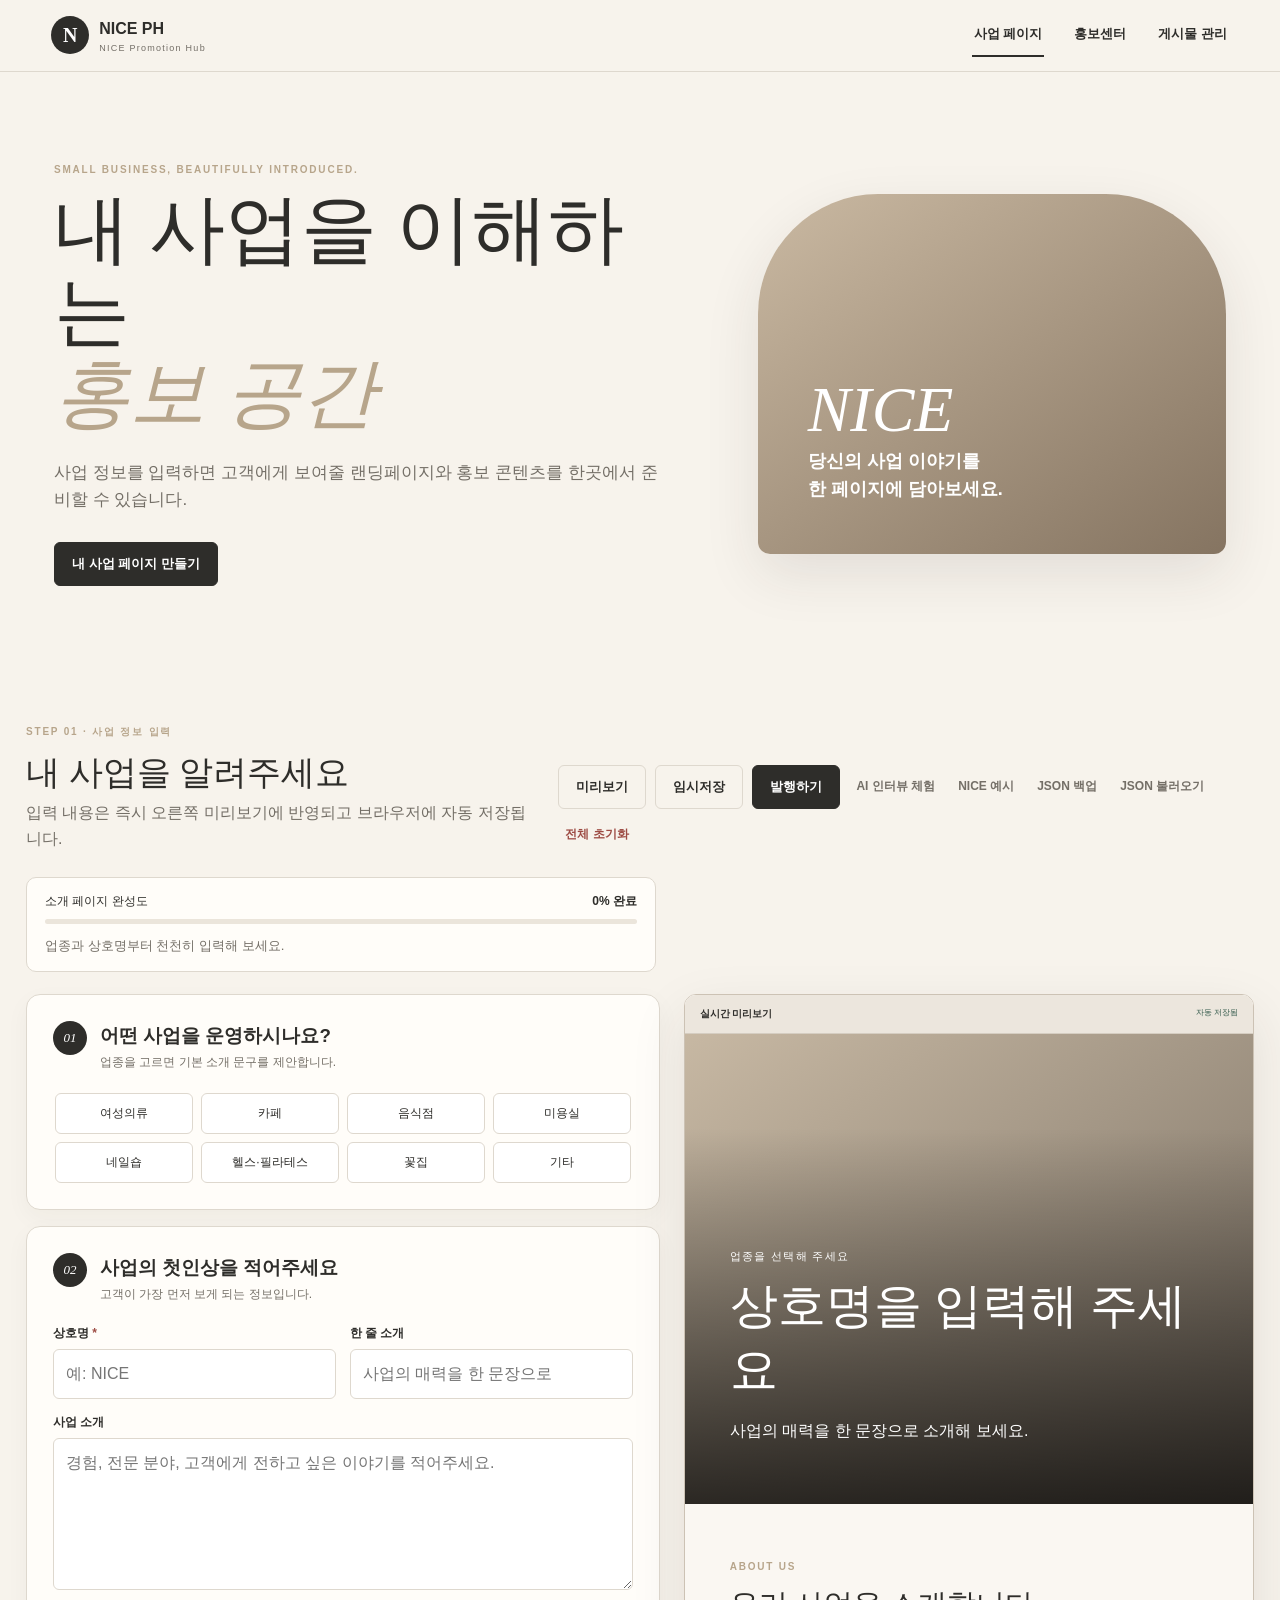
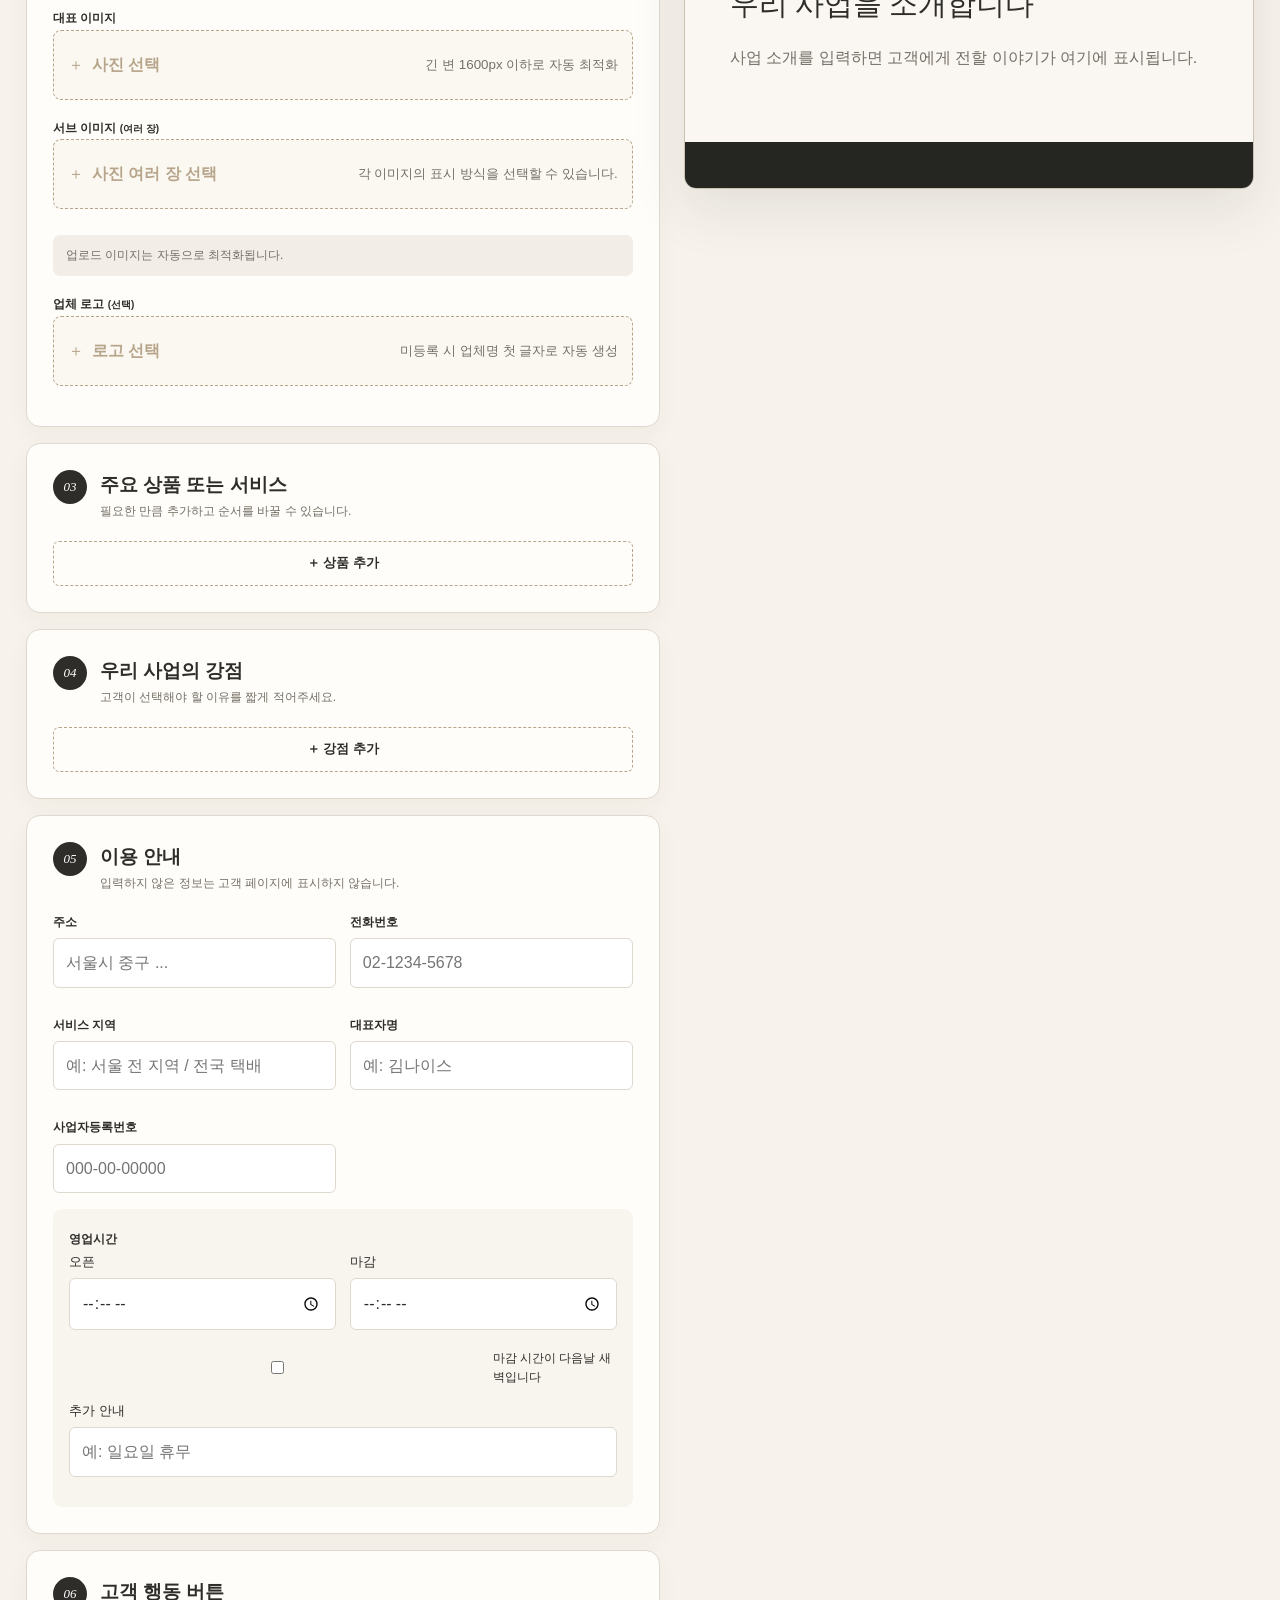
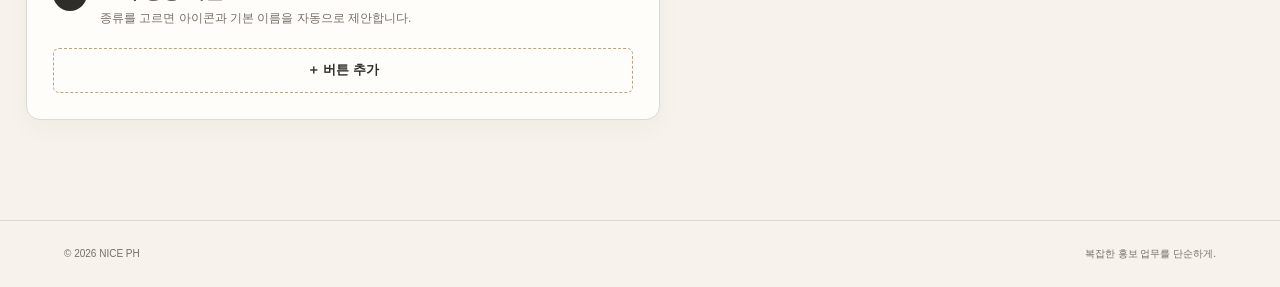
==== commit 6b308153: "Polish NICE PH V1.3 publishing experience" ====
--- a/index.html
+++ b/index.html
@@ -19,11 +19,15 @@
 
   <div class="completion-bar" id="completionBar" hidden>
     <a class="brand compact" href="#preview"><span class="brand-mark">N</span><strong>NICE PH</strong></a>
+    <span class="preview-status"><i></i> 관리자 미리보기 · 아직 공개되지 않았습니다</span>
     <div class="completion-actions">
-      <button type="button" class="button secondary" id="copyPageLink">페이지 링크 복사</button>
       <button type="button" class="button" id="backToEditor">편집으로 돌아가기</button>
     </div>
   </div>
+  <header class="public-header" id="publicHeader" hidden>
+    <a class="public-brand" href="#publicTop"><span class="footer-logo-mark" id="publicLogoMark">N</span><strong id="publicBrandName">NICE PH</strong></a>
+    <nav aria-label="고객용 메뉴"><a href="#previewAbout">소개</a><a href="#previewProductsSection">상품·서비스</a><a href="#previewNewsSection">소식</a><a href="#previewInfoSection">이용 안내</a></nav>
+  </header>
 
   <main>
     <section class="admin-view business-view" id="businessView">
@@ -41,8 +45,10 @@
         <header class="section-heading">
           <div><p class="eyebrow">STEP 01 · 사업 정보 입력</p><h2>내 사업을 알려주세요</h2><p>입력 내용은 즉시 오른쪽 미리보기에 반영되고 브라우저에 자동 저장됩니다.</p></div>
           <div class="utility-actions">
-            <button type="button" class="button" id="viewCompletedPage">완성 페이지 보기</button>
-            <button type="button" class="button secondary" id="aiInterview" disabled>AI 인터뷰 <small>준비중</small></button>
+            <button type="button" class="button secondary" id="viewCompletedPage">미리보기</button>
+            <button type="button" class="button secondary" id="saveDraft">임시저장</button>
+            <button type="button" class="button" id="openPublish">발행하기</button>
+            <button type="button" class="text-button" id="aiInterview">AI 인터뷰 체험</button>
             <button type="button" class="text-button" id="loadSample">NICE 예시</button>
             <button type="button" class="text-button" id="exportData">JSON 백업</button>
             <button type="button" class="text-button" id="importData">JSON 불러오기</button>
@@ -71,6 +77,8 @@
               <label class="upload-field"><span>서브 이미지 <small>(여러 장)</small></span><span class="upload-box">＋ <strong>사진 여러 장 선택</strong><small>각 이미지의 표시 방식을 선택할 수 있습니다.</small></span><input type="file" id="subImageFiles" accept="image/*" multiple></label>
               <div class="image-list" id="subImageList"></div>
               <p class="status-note" id="imageOptimizationStatus" role="status">업로드 이미지는 자동으로 최적화됩니다.</p>
+              <label class="upload-field"><span>업체 로고 <small>(선택)</small></span><span class="upload-box">＋ <strong>로고 선택</strong><small>미등록 시 업체명 첫 글자로 자동 생성</small></span><input type="file" id="logoImageFile" accept="image/*"></label>
+              <div class="image-control" id="logoImageControl" hidden><img id="logoThumb" alt="업체 로고"><button type="button" data-remove-image="logo">삭제</button></div>
             </section>
 
             <section class="form-section">
@@ -90,6 +98,9 @@
               <div class="field-grid two">
                 <label class="field"><span>주소</span><input name="address" placeholder="서울시 중구 ..."></label>
                 <label class="field"><span>전화번호</span><input name="phone" type="tel" placeholder="02-1234-5678"></label>
+                <label class="field"><span>서비스 지역</span><input name="serviceArea" placeholder="예: 서울 전 지역 / 전국 택배"></label>
+                <label class="field"><span>대표자명</span><input name="representativeName" placeholder="예: 김나이스"></label>
+                <label class="field"><span>사업자등록번호</span><input name="businessNumber" placeholder="000-00-00000"></label>
               </div>
               <div class="hours-editor">
                 <span>영업시간</span>
@@ -113,17 +124,24 @@
             <div class="preview-toolbar"><strong>실시간 미리보기</strong><small id="saveStatus">자동 저장됨</small></div>
             <article class="landing-preview" id="landingPreview">
               <section class="preview-hero">
-                <div class="preview-hero-image placeholder" id="previewHeroImage"></div><div class="hero-shade"></div>
+                <span id="publicTop"></span><div class="preview-hero-image placeholder" id="previewHeroImage"></div><div class="hero-shade"></div>
                 <div class="preview-hero-content"><span id="previewIndustry">업종을 선택해 주세요</span><h2 id="previewName">상호명을 입력해 주세요</h2><p id="previewTagline">사업의 매력을 한 문장으로 소개해 보세요.</p><div class="hero-actions" id="heroActions"></div></div>
               </section>
-              <section class="preview-section"><p class="preview-kicker">ABOUT US</p><h3>우리 사업을 소개합니다</h3><p class="preline" id="previewDescription"></p></section>
+              <section class="preview-section" id="previewAbout"><p class="preview-kicker">ABOUT US</p><h3>우리 사업을 소개합니다</h3><p class="preline" id="previewDescription"></p></section>
               <section class="preview-gallery" id="previewGallery" hidden></section>
               <section class="preview-section" id="previewProductsSection"><p class="preview-kicker">PRODUCTS &amp; SERVICES</p><h3>주요 상품 및 서비스</h3><div class="product-cards" id="previewProductCards"></div></section>
               <section class="preview-section" id="previewStrengthsSection"><p class="preview-kicker">WHY CHOOSE US</p><h3>우리의 특별한 강점</h3><div class="strength-list" id="previewStrengths"></div></section>
               <section class="preview-section news-section" id="previewNewsSection"><p class="preview-kicker">NEWS</p><div class="title-row"><h3>새로운 소식</h3><button type="button" class="text-button" id="openBoard">소식 더 보기 →</button></div><div class="post-cards" id="previewPostCards"></div></section>
               <section class="preview-section" id="previewInfoSection"><p class="preview-kicker">INFORMATION</p><h3>이용 안내</h3><div class="info-list" id="previewInfo"></div></section>
               <section class="preview-cta" id="previewCtaSection" hidden><p>궁금한 점이 있으신가요?</p><h3>편하게 문의해 주세요.</h3><div class="cta-buttons" id="previewCtas"></div></section>
-              <footer class="preview-footer"><strong id="previewFooterName">NICE PH</strong><span>당신의 사업을 더 잘 알리는 공간</span></footer>
+              <footer class="customer-footer">
+                <div class="footer-main">
+                  <div class="footer-identity"><div class="footer-logo" id="previewFooterLogo"><span class="footer-logo-mark">N</span></div><div><strong id="previewFooterName">NICE PH</strong><p id="previewFooterTagline">당신의 사업을 더 잘 알리는 공간</p></div></div>
+                  <div class="footer-actions" id="previewFooterActions"></div>
+                </div>
+                <div class="footer-details" id="previewFooterDetails"></div>
+                <div class="footer-legal"><span id="previewBusinessInfo"></span><span id="previewCopyright">© 2026 NICE PH. All rights reserved.</span></div>
+              </footer>
               <div class="mobile-contact" id="mobileContact" hidden></div>
             </article>
           </aside>
@@ -201,6 +219,9 @@
     <div class="modal" id="boardModal" hidden><div class="modal-card wide"><button class="modal-close" data-close-modal="boardModal" aria-label="닫기">×</button><p class="eyebrow">ALL NEWS</p><h2>전체 소식</h2><div class="category-tabs" id="boardTabs"></div><div class="post-cards all-posts" id="boardList"></div></div></div>
     <div class="modal" id="postDetailModal" hidden><article class="modal-card post-detail"><button class="modal-close" data-close-modal="postDetailModal" aria-label="닫기">×</button><div id="postDetail"></div></article></div>
     <div class="modal" id="publishModal" hidden><div class="modal-card"><button class="modal-close" data-close-modal="publishModal" aria-label="닫기">×</button><p class="eyebrow">PUBLISH TO WEBSITE</p><h2>홈페이지 게시판에 등록</h2><div class="field-grid two"><label class="field"><span>카테고리</span><select id="publishCategory"></select></label><label class="field"><span>게시일</span><input id="publishDate" type="date"></label></div><label class="field"><span>제목</span><input id="publishTitle"></label><label class="field"><span>대표 이미지</span><select id="publishPhoto"><option value="">사진 없음</option></select></label><label class="check"><input id="publishPublic" type="checkbox" checked><span>공개</span></label><div class="field-grid two"><label class="field"><span>행동 버튼명</span><input id="publishButtonLabel"></label><label class="field"><span>연결 링크</span><input id="publishButtonUrl"></label></div><button type="button" class="button full" id="confirmPublish">게시판에 등록</button></div></div>
+    <div class="modal" id="interviewModal" hidden><div class="modal-card interview-modal-card"><button class="modal-close" data-close-modal="interviewModal" aria-label="닫기">×</button><p class="eyebrow">GUIDED INTERVIEW</p><h2>AI 인터뷰 체험</h2><p class="notice">실제 AI가 아닌 규칙 기반 인터뷰입니다. 다섯 질문의 답을 기존 입력란에 정리해 드립니다.</p><div class="interview-step" id="interviewStep"></div><div class="interview-navigation"><button type="button" class="button secondary" id="interviewPrev">이전</button><span id="interviewCounter">1 / 5</span><button type="button" class="button" id="interviewNext">다음</button></div></div></div>
+    <div class="modal" id="pagePublishModal" hidden><div class="modal-card wide publish-page-modal"><button class="modal-close" data-close-modal="pagePublishModal" aria-label="닫기">×</button><p class="eyebrow">PUBLISH PAGE</p><h2>사업 페이지 발행</h2><div class="publish-layout"><div><div class="field-grid two"><label class="field"><span>페이지 제목</span><input id="pageTitle" maxlength="70"></label><label class="field"><span>핵심 키워드</span><input id="pageKeywords" placeholder="쉼표로 구분"></label></div><label class="field"><span>검색 설명</span><textarea id="pageDescription" rows="3" maxlength="160"></textarea></label><div class="field-grid two"><label class="field"><span>대표 이미지</span><select id="pagePublishImage"><option value="hero">현재 대표 이미지</option><option value="">이미지 없음</option></select></label><label class="field"><span>공개 범위</span><select id="pageVisibility"><option value="public">전체 공개</option><option value="unlisted">링크를 아는 사람만</option><option value="private">비공개</option></select></label></div><label class="field"><span>공개 주소 미리보기</span><input id="pageUrlPreview" readonly></label></div><aside class="publish-checklist"><h3>발행 전 체크리스트</h3><div id="publishChecklist"></div><p id="publishWarning" class="status-note"></p></aside></div><label class="check"><input id="publishDespiteMissing" type="checkbox"><span>누락 항목을 확인했으며 현재 내용으로 발행합니다.</span></label><button type="button" class="button full" id="confirmPagePublish">발행하기</button></div></div>
+    <div class="modal" id="publishCompleteModal" hidden><div class="modal-card publish-complete"><p class="eyebrow">PUBLISHED</p><h2>사업 페이지를 발행했습니다</h2><p id="publishedUrlText" class="published-url"></p><div class="qr-wrap"><img id="publishedQr" alt="공개 페이지 QR 코드"><small>QR 코드는 브라우저에서 안전하게 생성했습니다.</small></div><div class="publish-complete-actions"><a class="button" id="openPublishedPage" target="_blank" rel="noopener">공개 페이지 열기</a><button type="button" class="button secondary" id="copyPublishedLink">링크 복사</button><button type="button" class="button secondary" id="continueEditing">계속 수정</button></div></div></div>
   </main>
   <footer class="site-footer"><span>© 2026 NICE PH</span><span>복잡한 홍보 업무를 단순하게.</span></footer>
   <div class="toast" id="toast" role="status" aria-live="polite"></div>
--- a/style.css
+++ b/style.css
@@ -13,3 +13,7 @@
 body.preview-mode .site-header,body.preview-mode .site-footer{display:none!important}body.preview-mode .completion-bar{display:flex!important}body.preview-mode .business-view>.intro,body.preview-mode .builder>.section-heading,body.preview-mode .builder>.progress-card,body.preview-mode .editor{display:none!important}body.preview-mode .builder{max-width:none;padding:0}body.preview-mode .workspace{display:block}body.preview-mode .preview-panel{display:block;position:static;max-height:none;border:0;border-radius:0;box-shadow:none}body.preview-mode .preview-toolbar{display:none}body.preview-mode .landing-preview{max-width:none}body.preview-mode .preview-hero{min-height:78vh}body.preview-mode .preview-hero-content{padding:8vw}body.preview-mode .preview-hero-content h2{font-size:clamp(48px,8vw,100px)}body.preview-mode .preview-section{padding:80px max(7vw,35px)}body.preview-mode .product-cards,body.preview-mode .post-cards{max-width:1200px}body.preview-mode .mobile-contact{display:none!important}
 @media(max-width:980px){.workspace{grid-template-columns:1fr}.preview-panel{position:static;max-height:none}.intro{grid-template-columns:1fr}.intro-card{display:none}.product-cards,.post-cards{grid-template-columns:repeat(2,1fr)}}
 @media(max-width:700px){.site-header,.completion-bar{padding:8px 14px;min-height:64px}.brand small{display:none}.header-nav{gap:11px}.header-nav a{font-size:10px}.completion-actions .button{padding:9px;font-size:10px}.intro{padding:55px 18px}.intro h1{font-size:43px}.builder,.page-shell{padding:45px 13px 80px}.section-heading{align-items:flex-start;flex-direction:column}.utility-actions{width:100%}.utility-actions>*{flex:1}.workspace{display:block}.editor{margin-bottom:16px}.form-section,.panel{padding:20px 15px}.choice-grid{grid-template-columns:repeat(2,1fr)}.field-grid.two,.action-type-row{grid-template-columns:1fr}.upload-box small{display:none}.preview-hero{min-height:440px}.preview-hero-content{padding:28px 22px}.preview-hero-content h2{font-size:38px}.preview-section{padding:42px 22px}.preview-gallery,.product-cards,.post-cards,.strength-list,.promo-grid{grid-template-columns:1fr}.preview-gallery .fit-cover img,.preview-gallery .fit-contain img{height:330px}.product-image.fit-cover img,.product-image.fit-contain img{height:260px}.preview-footer{padding:20px;flex-direction:column}.mobile-contact:not([hidden]){display:block}.page-heading h1{font-size:42px}.step-nav{overflow:auto}.step-nav li{min-width:130px}.title-row{align-items:flex-start;flex-direction:column}.archive-item,.manager-item,.comment-item{grid-template-columns:1fr}.site-footer{flex-direction:column}.modal{padding:8px}.modal-card{padding:25px 16px}body.preview-mode .completion-bar .brand{display:none}body.preview-mode .completion-actions{width:100%}body.preview-mode .completion-actions .button{flex:1}body.preview-mode .preview-hero{min-height:calc(100vh - 64px)}body.preview-mode .preview-section{padding:50px 20px}body.preview-mode .mobile-contact:not([hidden]){display:block!important}}
+
+.preview-status{display:flex;align-items:center;gap:7px;color:var(--muted);font-size:11px}.preview-status i{width:7px;height:7px;border-radius:50%;background:#d08e32}.public-header{position:sticky;top:0;z-index:45;display:flex;align-items:center;justify-content:space-between;padding:12px clamp(18px,6vw,80px);background:rgba(255,253,249,.94);border-bottom:1px solid var(--line);backdrop-filter:blur(12px)}.public-brand{display:flex;align-items:center;gap:10px}.public-header nav{display:flex;gap:22px}.public-header nav a{font-size:11px;font-weight:800}.svg-icon{display:block;width:20px;height:20px;fill:none;stroke:currentColor;stroke-width:1.8;stroke-linecap:round;stroke-linejoin:round}.brand-icon .svg-icon{width:16px;height:16px}.brand-icon{color:currentColor}.footer-logo-mark{display:grid;place-items:center;width:44px;height:44px;border-radius:11px;background:#eee5d8;color:var(--charcoal);font:bold 22px Georgia;overflow:hidden}.footer-logo-mark img{width:100%;height:100%;object-fit:contain}.customer-footer{padding:48px 45px 24px;background:#252522;color:#fff}.footer-main{display:flex;justify-content:space-between;gap:30px;padding-bottom:28px;border-bottom:1px solid #484741}.footer-identity{display:flex;align-items:center;gap:14px}.footer-identity strong{display:block;font:normal 28px Georgia}.footer-identity p{margin:3px 0 0;color:#bdb8ae;font-size:12px}.footer-actions{display:flex;align-items:center;justify-content:flex-end;gap:7px;flex-wrap:wrap}.footer-details{display:grid;grid-template-columns:repeat(3,1fr);gap:20px;padding:25px 0}.footer-detail span{display:block;color:#99948a;font-size:9px;font-weight:800;letter-spacing:.1em}.footer-detail strong{display:block;margin-top:4px;font-size:12px;font-weight:500}.footer-legal{display:flex;justify-content:space-between;gap:20px;padding-top:18px;border-top:1px solid #484741;color:#8d8981;font-size:9px}.publish-layout{display:grid;grid-template-columns:1.5fr .8fr;gap:24px}.publish-checklist{padding:18px;background:#f4efe7;border-radius:10px}.publish-checklist h3{margin-top:0}.checklist-item{display:flex;align-items:center;gap:9px;padding:8px 0;border-bottom:1px solid #e4dccf;font-size:11px}.checklist-item i{display:grid;place-items:center;width:19px;height:19px;border-radius:50%;background:#ddd;color:#fff;font-style:normal}.checklist-item.complete i{background:var(--green)}.checklist-item.missing{color:var(--danger)}.published-url{padding:11px;background:#f3eee6;border-radius:6px;word-break:break-all;font-size:11px}.publish-complete{text-align:center}.qr-wrap{display:flex;flex-direction:column;align-items:center;gap:7px;margin:20px}.qr-wrap img{width:180px;height:180px;border:10px solid #fff;box-shadow:0 4px 18px rgba(0,0,0,.1)}.qr-wrap small{color:var(--muted)}.publish-complete-actions,.interview-navigation{display:flex;justify-content:center;align-items:center;gap:8px;flex-wrap:wrap}.interview-step label{display:block;font-weight:800;margin-bottom:8px}.interview-step textarea{width:100%;min-height:130px;padding:13px;border:1px solid var(--line);border-radius:8px;resize:vertical}.interview-navigation{justify-content:space-between;margin-top:16px}
+body.published-mode .site-header,body.published-mode .site-footer,body.published-mode .completion-bar,body.published-mode .business-view>.intro,body.published-mode .builder>.section-heading,body.published-mode .builder>.progress-card,body.published-mode .editor{display:none!important}body.published-mode .public-header{display:flex!important}body.published-mode .builder{max-width:none;padding:0}body.published-mode .workspace{display:block}body.published-mode .preview-panel{display:block;position:static;max-height:none;border:0;border-radius:0;box-shadow:none}body.published-mode .preview-toolbar{display:none}body.published-mode .preview-hero{min-height:78vh}body.published-mode .preview-hero-content{padding:8vw}body.published-mode .preview-hero-content h2{font-size:clamp(48px,8vw,100px)}body.published-mode .preview-section{padding:80px max(7vw,35px)}body.published-mode .mobile-contact{display:none!important}
+@media(max-width:700px){.preview-status{font-size:8px;max-width:145px}.public-header{padding:9px 13px}.public-header nav{gap:10px}.public-header nav a{font-size:9px}.footer-main,.footer-legal{flex-direction:column}.footer-actions{justify-content:flex-start}.footer-details{grid-template-columns:1fr}.customer-footer{padding:38px 20px 20px}.publish-layout{grid-template-columns:1fr}.publish-page-modal{padding-top:32px}body.published-mode .preview-hero{min-height:calc(100vh - 62px)}body.published-mode .preview-section{padding:50px 20px}body.published-mode .mobile-contact:not([hidden]){display:block!important}}
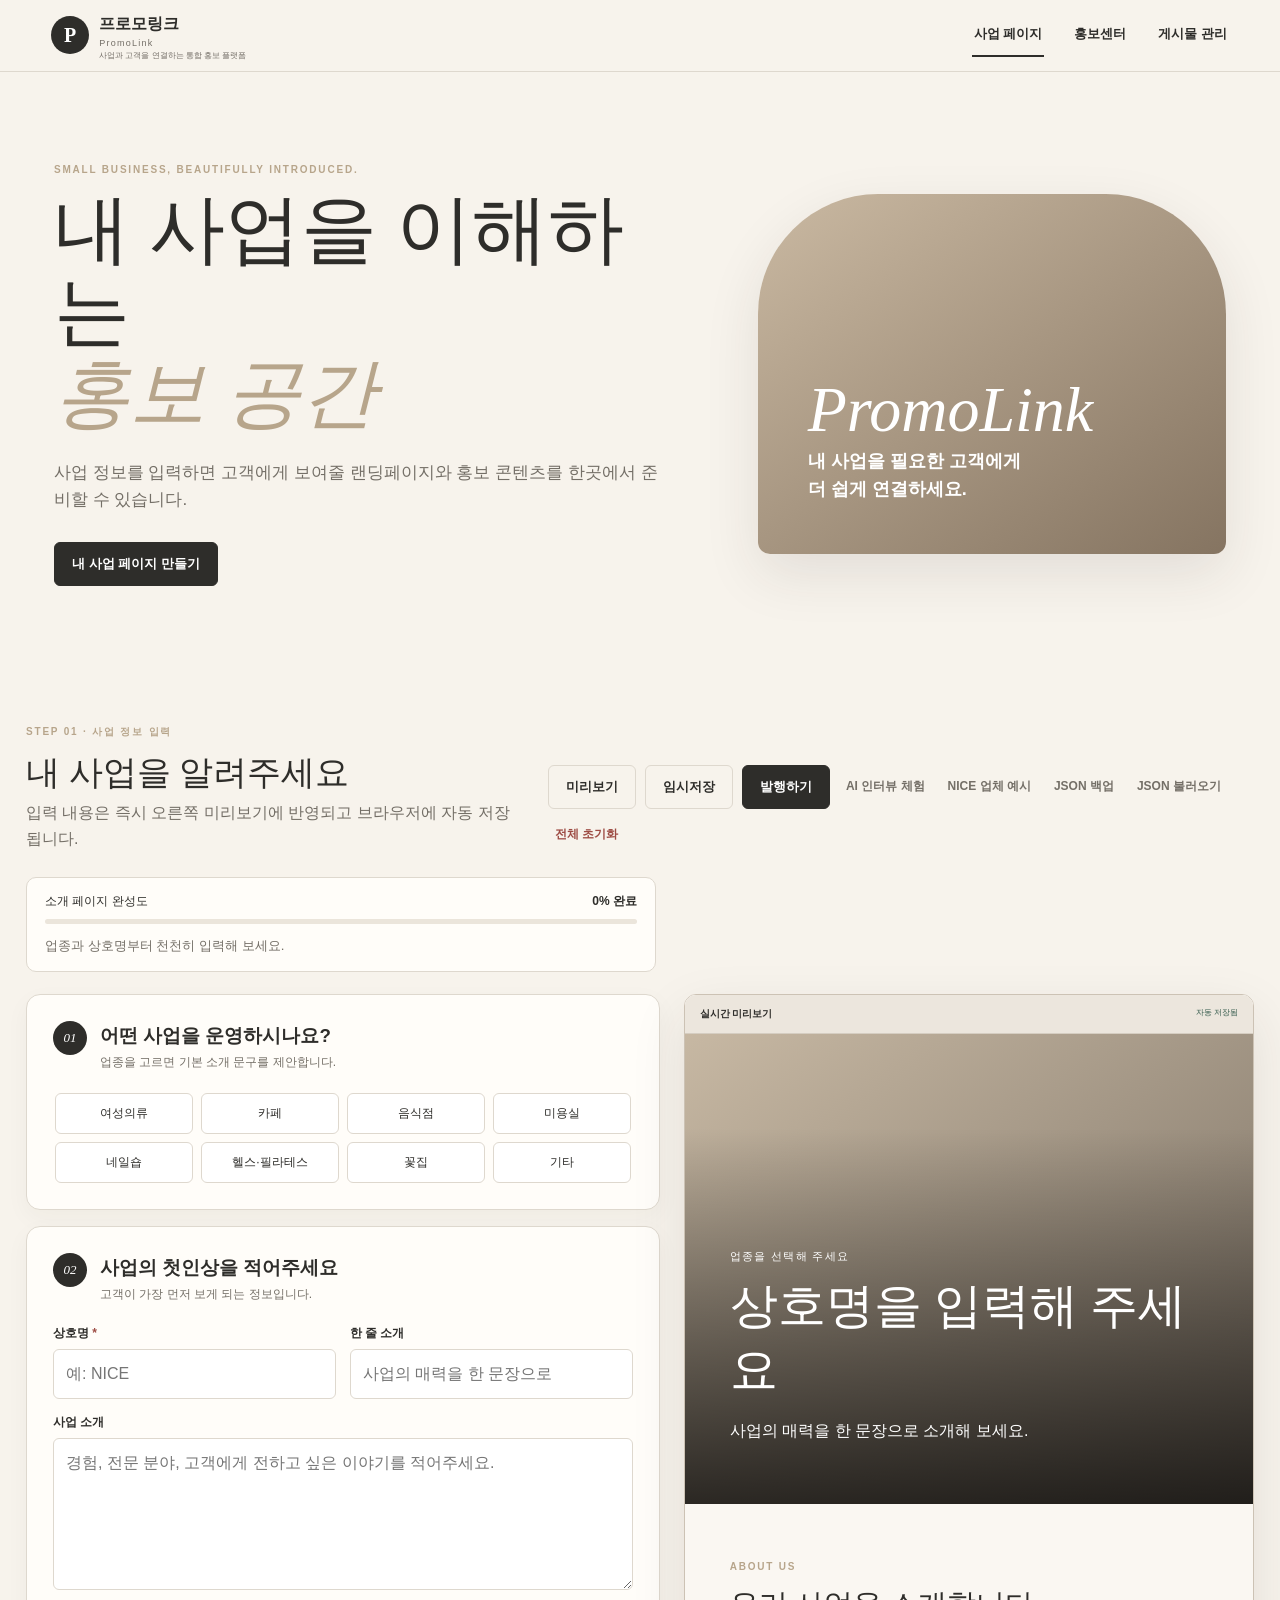
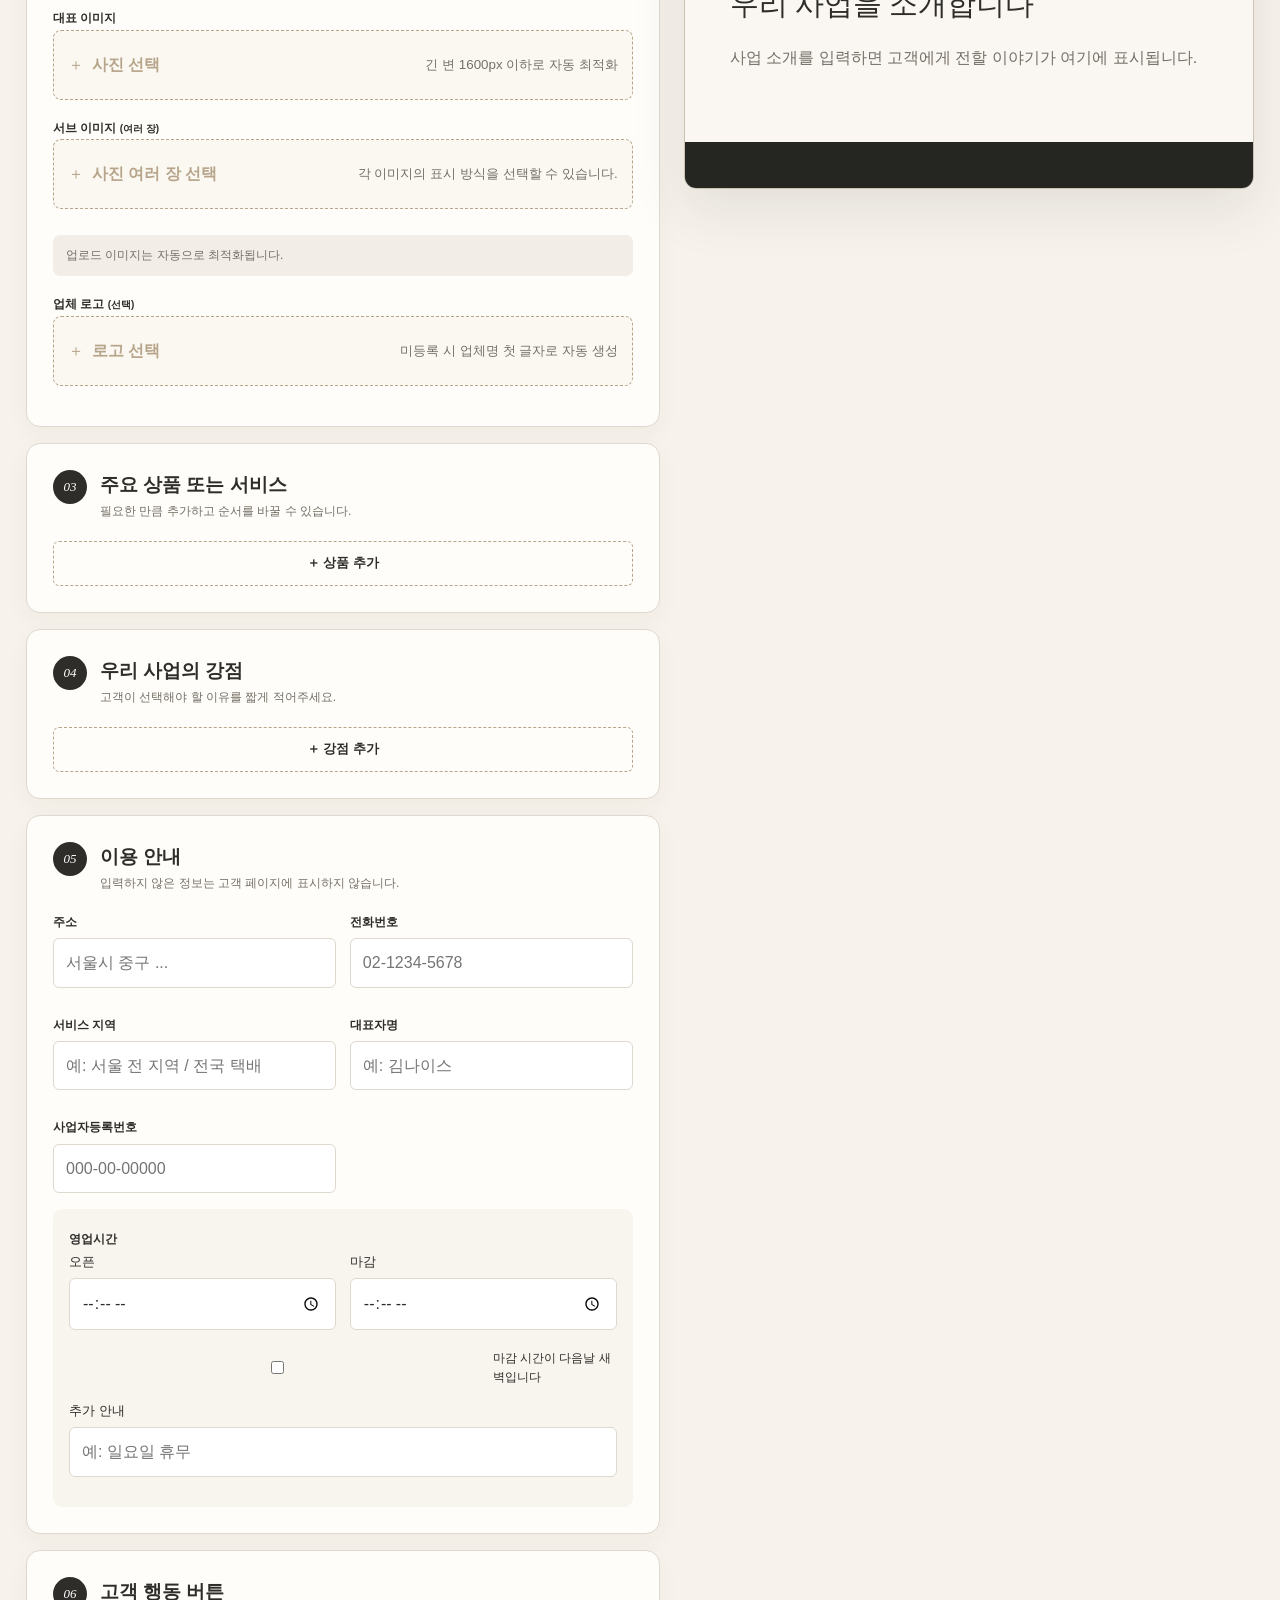
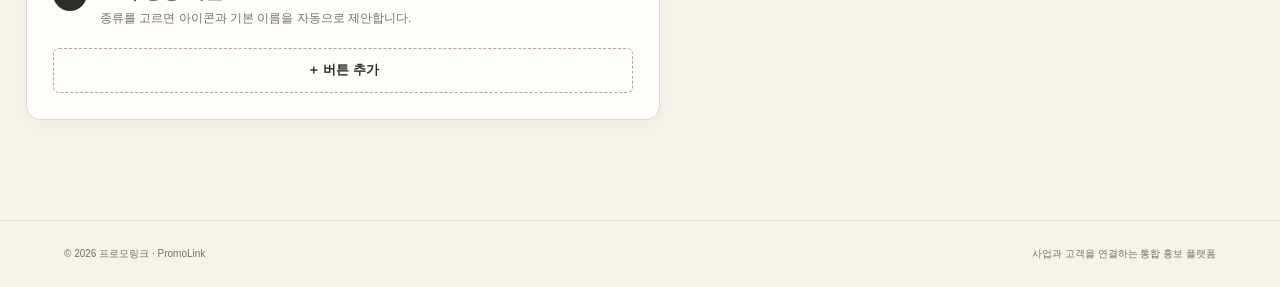
==== commit 8bcde291: "Complete PromoLink V1.3 photo workflow" ====
--- a/index.html
+++ b/index.html
@@ -3,13 +3,13 @@
 <head>
   <meta charset="utf-8">
   <meta name="viewport" content="width=device-width, initial-scale=1">
-  <meta name="description" content="사업 정보와 사진으로 랜딩페이지와 채널별 홍보글을 만드는 NICE Promotion Hub">
-  <title>NICE PH | 내 사업을 이해하는 홍보 공간</title>
+  <meta name="description" content="사업 페이지 제작부터 홍보 콘텐츠 작성, 채널별 배포 준비와 고객 연결까지 관리하는 소상공인 통합 홍보 플랫폼입니다.">
+  <title>프로모링크 | 사업과 고객을 연결하는 통합 홍보 플랫폼</title>
   <link rel="stylesheet" href="style.css">
 </head>
 <body>
   <header class="site-header" id="adminHeader">
-    <a class="brand" href="#business" aria-label="NICE PH"><span class="brand-mark">N</span><span><strong>NICE PH</strong><small>NICE Promotion Hub</small></span></a>
+    <a class="brand" href="#business" aria-label="프로모링크"><span class="brand-mark">P</span><span><strong>프로모링크</strong><small>PromoLink</small><em>사업과 고객을 연결하는 통합 홍보 플랫폼</em></span></a>
     <nav class="header-nav" aria-label="관리자 메뉴">
       <a href="#business" data-route="business">사업 페이지</a>
       <a href="#promotion" data-route="promotion">홍보센터</a>
@@ -18,14 +18,14 @@
   </header>
 
   <div class="completion-bar" id="completionBar" hidden>
-    <a class="brand compact" href="#preview"><span class="brand-mark">N</span><strong>NICE PH</strong></a>
+    <a class="brand compact" href="#preview"><span class="brand-mark">P</span><strong>프로모링크</strong></a>
     <span class="preview-status"><i></i> 관리자 미리보기 · 아직 공개되지 않았습니다</span>
     <div class="completion-actions">
       <button type="button" class="button" id="backToEditor">편집으로 돌아가기</button>
     </div>
   </div>
   <header class="public-header" id="publicHeader" hidden>
-    <a class="public-brand" href="#publicTop"><span class="footer-logo-mark" id="publicLogoMark">N</span><strong id="publicBrandName">NICE PH</strong></a>
+    <a class="public-brand" href="#publicTop"><span class="footer-logo-mark" id="publicLogoMark">P</span><strong id="publicBrandName">프로모링크</strong></a>
     <nav aria-label="고객용 메뉴"><a href="#previewAbout">소개</a><a href="#previewProductsSection">상품·서비스</a><a href="#previewNewsSection">소식</a><a href="#previewInfoSection">이용 안내</a></nav>
   </header>
 
@@ -38,7 +38,7 @@
           <p>사업 정보를 입력하면 고객에게 보여줄 랜딩페이지와 홍보 콘텐츠를 한곳에서 준비할 수 있습니다.</p>
           <a class="button" href="#builder">내 사업 페이지 만들기</a>
         </div>
-        <div class="intro-card" aria-hidden="true"><span>NICE</span><strong>당신의 사업 이야기를<br>한 페이지에 담아보세요.</strong></div>
+        <div class="intro-card" aria-hidden="true"><span>PromoLink</span><strong>내 사업을 필요한 고객에게<br>더 쉽게 연결하세요.</strong></div>
       </section>
 
       <section class="builder" id="builder">
@@ -49,7 +49,7 @@
             <button type="button" class="button secondary" id="saveDraft">임시저장</button>
             <button type="button" class="button" id="openPublish">발행하기</button>
             <button type="button" class="text-button" id="aiInterview">AI 인터뷰 체험</button>
-            <button type="button" class="text-button" id="loadSample">NICE 예시</button>
+            <button type="button" class="text-button" id="loadSample">NICE 업체 예시</button>
             <button type="button" class="text-button" id="exportData">JSON 백업</button>
             <button type="button" class="text-button" id="importData">JSON 불러오기</button>
             <input type="file" id="importDataFile" accept=".json,application/json" hidden>
@@ -136,11 +136,11 @@
               <section class="preview-cta" id="previewCtaSection" hidden><p>궁금한 점이 있으신가요?</p><h3>편하게 문의해 주세요.</h3><div class="cta-buttons" id="previewCtas"></div></section>
               <footer class="customer-footer">
                 <div class="footer-main">
-                  <div class="footer-identity"><div class="footer-logo" id="previewFooterLogo"><span class="footer-logo-mark">N</span></div><div><strong id="previewFooterName">NICE PH</strong><p id="previewFooterTagline">당신의 사업을 더 잘 알리는 공간</p></div></div>
+                  <div class="footer-identity"><div class="footer-logo" id="previewFooterLogo"><span class="footer-logo-mark">P</span></div><div><strong id="previewFooterName">업체명</strong><p id="previewFooterTagline">내 사업을 필요한 고객에게 연결합니다</p></div></div>
                   <div class="footer-actions" id="previewFooterActions"></div>
                 </div>
                 <div class="footer-details" id="previewFooterDetails"></div>
-                <div class="footer-legal"><span id="previewBusinessInfo"></span><span id="previewCopyright">© 2026 NICE PH. All rights reserved.</span></div>
+                <div class="footer-legal"><span id="previewBusinessInfo"></span><span><span id="previewCopyright">© 2026 업체명. All rights reserved.</span><small class="made-with">Made with PromoLink</small></span></div>
               </footer>
               <div class="mobile-contact" id="mobileContact" hidden></div>
             </article>
@@ -151,7 +151,7 @@
 
     <section class="admin-view promotion-view" id="promotionView" hidden>
       <div class="page-shell">
-        <header class="page-heading"><p class="eyebrow">NICE PROMOTION HUB</p><h1>사업 정보로 만드는<br><em>채널별 홍보글</em></h1><p>한 번 입력하고, 채널에 맞는 문구를 복사하거나 홈페이지 게시판에 바로 등록하세요.</p></header>
+        <header class="page-heading"><p class="eyebrow">PROMOLINK PROMOTION HUB</p><h1>사업 정보로 만드는<br><em>채널별 홍보글</em></h1><p>프로모링크로 고객에게 더 쉽게 연결하세요. 한 번 입력하고 채널에 맞는 문구와 사진을 준비할 수 있습니다.</p></header>
         <ol class="step-nav"><li class="active">1. 홍보 내용 입력</li><li>2. 채널별 결과 확인</li><li>3. 복사·게시·보관</li></ol>
         <section class="panel">
           <div class="form-title"><span>01</span><div><h2>무엇을 홍보하시나요?</h2><p>핵심만 적으면 현재 사업 정보를 함께 활용합니다.</p></div></div>
@@ -164,8 +164,17 @@
             <label class="field"><span>상품 또는 서비스</span><input id="promoProduct" placeholder="예: 여름 신상 원피스"></label>
             <label class="field"><span>강조할 장점</span><input id="promoBenefit" placeholder="예: 체형별 맞춤 추천"></label>
             <label class="field"><span>행동 유도</span><input id="promoCta" placeholder="예: 지금 매장에 방문해 보세요"></label>
-            <label class="field"><span>사진 선택</span><select id="promoPhoto"><option value="">사진 없음</option></select></label>
+            <label class="field" hidden><span>사진 선택</span><select id="promoPhoto"><option value="">사진 없음</option></select></label>
           </div>
+          <section class="promotion-photo-panel" aria-labelledby="promotionPhotoTitle">
+            <div class="title-row"><div><p class="eyebrow">PROMOTION PHOTOS</p><h3 id="promotionPhotoTitle">홍보사진</h3><p>업로드하거나 이미 등록한 사진을 골라 채널별 홍보글에 함께 사용하세요.</p></div><strong id="promotionImageCapacity">0KB 사용</strong></div>
+            <div class="promotion-photo-tools">
+              <label class="upload-field compact-upload"><span>새 이미지 업로드</span><span class="upload-box">＋ <strong>여러 장 선택</strong><small>업로드 즉시 자동 압축</small></span><input type="file" id="promotionImageFiles" accept="image/*" multiple></label>
+              <div class="source-picker"><label class="field"><span>기존 이미지 가져오기</span><select id="promotionImageSource"><option value="">이미지를 선택하세요</option></select></label><button type="button" class="button secondary" id="addPromotionSource">사진 추가</button></div>
+            </div>
+            <p class="status-note" id="promotionImageStatus" role="status">홍보사진은 대표 이미지, 순서, 설명과 함께 임시저장됩니다.</p>
+            <div class="promotion-image-list" id="promotionImageList"></div>
+          </section>
           <fieldset class="tone-options"><legend>말투 선택</legend><label><input type="radio" name="promoTone" value="친근하게" checked><span>친근하게</span></label><label><input type="radio" name="promoTone" value="전문적으로"><span>전문적으로</span></label><label><input type="radio" name="promoTone" value="감성적으로"><span>감성적으로</span></label><label><input type="radio" name="promoTone" value="간결하게"><span>간결하게</span></label><label><input type="radio" name="promoTone" value="판매 중심"><span>판매 중심</span></label></fieldset>
           <button type="button" class="button large" id="generatePromo">채널별 홍보글 만들기</button>
         </section>
@@ -223,7 +232,7 @@
     <div class="modal" id="pagePublishModal" hidden><div class="modal-card wide publish-page-modal"><button class="modal-close" data-close-modal="pagePublishModal" aria-label="닫기">×</button><p class="eyebrow">PUBLISH PAGE</p><h2>사업 페이지 발행</h2><div class="publish-layout"><div><div class="field-grid two"><label class="field"><span>페이지 제목</span><input id="pageTitle" maxlength="70"></label><label class="field"><span>핵심 키워드</span><input id="pageKeywords" placeholder="쉼표로 구분"></label></div><label class="field"><span>검색 설명</span><textarea id="pageDescription" rows="3" maxlength="160"></textarea></label><div class="field-grid two"><label class="field"><span>대표 이미지</span><select id="pagePublishImage"><option value="hero">현재 대표 이미지</option><option value="">이미지 없음</option></select></label><label class="field"><span>공개 범위</span><select id="pageVisibility"><option value="public">전체 공개</option><option value="unlisted">링크를 아는 사람만</option><option value="private">비공개</option></select></label></div><label class="field"><span>공개 주소 미리보기</span><input id="pageUrlPreview" readonly></label></div><aside class="publish-checklist"><h3>발행 전 체크리스트</h3><div id="publishChecklist"></div><p id="publishWarning" class="status-note"></p></aside></div><label class="check"><input id="publishDespiteMissing" type="checkbox"><span>누락 항목을 확인했으며 현재 내용으로 발행합니다.</span></label><button type="button" class="button full" id="confirmPagePublish">발행하기</button></div></div>
     <div class="modal" id="publishCompleteModal" hidden><div class="modal-card publish-complete"><p class="eyebrow">PUBLISHED</p><h2>사업 페이지를 발행했습니다</h2><p id="publishedUrlText" class="published-url"></p><div class="qr-wrap"><img id="publishedQr" alt="공개 페이지 QR 코드"><small>QR 코드는 브라우저에서 안전하게 생성했습니다.</small></div><div class="publish-complete-actions"><a class="button" id="openPublishedPage" target="_blank" rel="noopener">공개 페이지 열기</a><button type="button" class="button secondary" id="copyPublishedLink">링크 복사</button><button type="button" class="button secondary" id="continueEditing">계속 수정</button></div></div></div>
   </main>
-  <footer class="site-footer"><span>© 2026 NICE PH</span><span>복잡한 홍보 업무를 단순하게.</span></footer>
+  <footer class="site-footer"><span>© 2026 프로모링크 · PromoLink</span><span>사업과 고객을 연결하는 통합 홍보 플랫폼</span></footer>
   <div class="toast" id="toast" role="status" aria-live="polite"></div>
   <script src="app.js"></script>
 </body>
--- a/style.css
+++ b/style.css
@@ -17,3 +17,7 @@
 .preview-status{display:flex;align-items:center;gap:7px;color:var(--muted);font-size:11px}.preview-status i{width:7px;height:7px;border-radius:50%;background:#d08e32}.public-header{position:sticky;top:0;z-index:45;display:flex;align-items:center;justify-content:space-between;padding:12px clamp(18px,6vw,80px);background:rgba(255,253,249,.94);border-bottom:1px solid var(--line);backdrop-filter:blur(12px)}.public-brand{display:flex;align-items:center;gap:10px}.public-header nav{display:flex;gap:22px}.public-header nav a{font-size:11px;font-weight:800}.svg-icon{display:block;width:20px;height:20px;fill:none;stroke:currentColor;stroke-width:1.8;stroke-linecap:round;stroke-linejoin:round}.brand-icon .svg-icon{width:16px;height:16px}.brand-icon{color:currentColor}.footer-logo-mark{display:grid;place-items:center;width:44px;height:44px;border-radius:11px;background:#eee5d8;color:var(--charcoal);font:bold 22px Georgia;overflow:hidden}.footer-logo-mark img{width:100%;height:100%;object-fit:contain}.customer-footer{padding:48px 45px 24px;background:#252522;color:#fff}.footer-main{display:flex;justify-content:space-between;gap:30px;padding-bottom:28px;border-bottom:1px solid #484741}.footer-identity{display:flex;align-items:center;gap:14px}.footer-identity strong{display:block;font:normal 28px Georgia}.footer-identity p{margin:3px 0 0;color:#bdb8ae;font-size:12px}.footer-actions{display:flex;align-items:center;justify-content:flex-end;gap:7px;flex-wrap:wrap}.footer-details{display:grid;grid-template-columns:repeat(3,1fr);gap:20px;padding:25px 0}.footer-detail span{display:block;color:#99948a;font-size:9px;font-weight:800;letter-spacing:.1em}.footer-detail strong{display:block;margin-top:4px;font-size:12px;font-weight:500}.footer-legal{display:flex;justify-content:space-between;gap:20px;padding-top:18px;border-top:1px solid #484741;color:#8d8981;font-size:9px}.publish-layout{display:grid;grid-template-columns:1.5fr .8fr;gap:24px}.publish-checklist{padding:18px;background:#f4efe7;border-radius:10px}.publish-checklist h3{margin-top:0}.checklist-item{display:flex;align-items:center;gap:9px;padding:8px 0;border-bottom:1px solid #e4dccf;font-size:11px}.checklist-item i{display:grid;place-items:center;width:19px;height:19px;border-radius:50%;background:#ddd;color:#fff;font-style:normal}.checklist-item.complete i{background:var(--green)}.checklist-item.missing{color:var(--danger)}.published-url{padding:11px;background:#f3eee6;border-radius:6px;word-break:break-all;font-size:11px}.publish-complete{text-align:center}.qr-wrap{display:flex;flex-direction:column;align-items:center;gap:7px;margin:20px}.qr-wrap img{width:180px;height:180px;border:10px solid #fff;box-shadow:0 4px 18px rgba(0,0,0,.1)}.qr-wrap small{color:var(--muted)}.publish-complete-actions,.interview-navigation{display:flex;justify-content:center;align-items:center;gap:8px;flex-wrap:wrap}.interview-step label{display:block;font-weight:800;margin-bottom:8px}.interview-step textarea{width:100%;min-height:130px;padding:13px;border:1px solid var(--line);border-radius:8px;resize:vertical}.interview-navigation{justify-content:space-between;margin-top:16px}
 body.published-mode .site-header,body.published-mode .site-footer,body.published-mode .completion-bar,body.published-mode .business-view>.intro,body.published-mode .builder>.section-heading,body.published-mode .builder>.progress-card,body.published-mode .editor{display:none!important}body.published-mode .public-header{display:flex!important}body.published-mode .builder{max-width:none;padding:0}body.published-mode .workspace{display:block}body.published-mode .preview-panel{display:block;position:static;max-height:none;border:0;border-radius:0;box-shadow:none}body.published-mode .preview-toolbar{display:none}body.published-mode .preview-hero{min-height:78vh}body.published-mode .preview-hero-content{padding:8vw}body.published-mode .preview-hero-content h2{font-size:clamp(48px,8vw,100px)}body.published-mode .preview-section{padding:80px max(7vw,35px)}body.published-mode .mobile-contact{display:none!important}
 @media(max-width:700px){.preview-status{font-size:8px;max-width:145px}.public-header{padding:9px 13px}.public-header nav{gap:10px}.public-header nav a{font-size:9px}.footer-main,.footer-legal{flex-direction:column}.footer-actions{justify-content:flex-start}.footer-details{grid-template-columns:1fr}.customer-footer{padding:38px 20px 20px}.publish-layout{grid-template-columns:1fr}.publish-page-modal{padding-top:32px}body.published-mode .preview-hero{min-height:calc(100vh - 62px)}body.published-mode .preview-section{padding:50px 20px}body.published-mode .mobile-contact:not([hidden]){display:block!important}}
+
+.brand em{display:block;max-width:250px;color:var(--muted);font-size:8px;font-style:normal;line-height:1.2}.made-with{display:block;margin-top:5px;color:#a9a49b;font-size:8px;text-align:right}.action-button{min-height:44px;border-radius:8px;border-color:transparent;background:#eee9e1;color:#302f2c;font-weight:800}.action-button .brand-icon{background:rgba(255,255,255,.65);color:inherit}.action-button:hover{filter:saturate(1.25) brightness(.96);transform:translateY(-1px)}.action-button.channel-kakao,.action-button.channel-kakaochannel{background:#fff2a6;color:#2c2600}.action-button.channel-navermap,.action-button.channel-naverbooking,.action-button.channel-smartstore{background:#dff6e8;color:#087a3b}.action-button.channel-instagram{background:linear-gradient(135deg,#f9d5e7,#ded4fa);color:#8a245c}.action-button.channel-threads{background:#f3f3f3;color:#111}.action-button.channel-facebook{background:#e1ecff;color:#1761b0}.action-button.channel-x{background:#ececec;color:#080808}.action-button.channel-youtube{background:#ffe0e0;color:#c11920}.action-button.channel-phone{background:#dff3e6;color:#197144}.action-button.channel-sms{background:#dfecff;color:#1559a4}.action-button.channel-email{background:#eee2d7;color:#6b4027}.action-button.channel-map{background:#ffe3e0;color:#b23127}.action-button.channel-blog{background:#e3f5e9;color:#187746}.action-button.channel-ownmall,.action-button.channel-showroom,.action-button.channel-link{background:#ebe4da;color:#3d3933}.preview-cta .action-button,.customer-footer .action-button{border-color:transparent}.footer-actions .action-button{height:44px}.mobile-contact .action-button{width:100%;justify-content:center}
+.promotion-photo-panel{margin:22px 0;padding:20px;border:1px solid var(--line);border-radius:12px;background:#f9f6f0}.promotion-photo-panel h3{margin:0;font:normal 25px Georgia}.promotion-photo-panel .title-row p:last-child{margin:2px 0;color:var(--muted);font-size:11px}.promotion-image-list{display:grid;gap:10px;margin-top:14px}.promotion-image-item{display:grid;grid-template-columns:116px 1fr auto;gap:14px;align-items:center;padding:12px;border:1px solid var(--line);border-radius:9px;background:#fff}.promotion-image-thumb{position:relative}.promotion-image-thumb img{display:block;width:116px;height:96px;object-fit:cover;border-radius:7px}.promotion-image-thumb span,.promotion-image-thumb strong{position:absolute;top:6px;padding:3px 6px;border-radius:4px;background:rgba(20,20,20,.75);color:#fff;font-size:9px}.promotion-image-thumb span{left:6px}.promotion-image-thumb strong{right:6px;background:var(--green)}.promotion-image-fields .field{margin-bottom:7px}.promotion-image-fields small{color:var(--muted);font-size:9px}.promotion-image-actions{display:grid;gap:5px}.promotion-image-actions button{border:1px solid var(--line);border-radius:5px;background:#fff;padding:6px;font-size:9px}.promotion-photo-tools{display:grid;grid-template-columns:1fr 1fr;gap:16px}.compact-upload{margin:0}.source-picker{display:flex;align-items:flex-end;gap:8px}.source-picker .field{flex:1;margin:0}.channel-image-preview{display:grid;grid-template-columns:repeat(2,1fr);gap:4px;margin:14px 0 7px;padding:4px;background:#eee9e1;border-radius:8px}.channel-image-preview figure{position:relative;margin:0;overflow:hidden;border-radius:5px;background:#ddd}.channel-image-preview img{display:block;width:100%;height:130px}.channel-image-preview.fit-cover img{object-fit:cover}.channel-image-preview.fit-contain img{object-fit:contain}.channel-image-preview.fit-original img{height:auto;max-height:180px;object-fit:contain}.channel-image-preview figure span{position:absolute;top:5px;left:5px;z-index:2;padding:2px 5px;border-radius:4px;background:rgba(0,0,0,.7);color:#fff;font-size:8px}.channel-image-preview figure i{position:absolute;inset:10%;border:1px dashed rgba(255,255,255,.9);box-shadow:0 0 0 999px rgba(0,0,0,.08)}.channel-image-empty{display:grid;place-items:center;min-height:110px;margin:14px 0 7px;border:1px dashed var(--line);border-radius:8px;color:var(--muted);font-size:10px}.channel-preview-caption{margin:0;color:var(--muted);font-size:9px}.promo-card header small{color:var(--muted);font-size:9px}.post-detail figure,.post-detail-gallery figure{margin:0}.post-detail figcaption{padding:6px;color:var(--muted);font-size:10px}
+@media(max-width:700px){.brand em{display:none}.made-with{text-align:left}.cta-buttons,.footer-actions{display:grid;grid-template-columns:repeat(2,minmax(0,1fr));width:100%}.cta-buttons .action-button,.footer-actions .action-button{justify-content:center;width:100%}.promotion-photo-tools{grid-template-columns:1fr}.promotion-image-item{grid-template-columns:88px 1fr}.promotion-image-thumb img{width:88px;height:88px}.promotion-image-actions{grid-column:1/-1;grid-template-columns:repeat(4,1fr)}.channel-image-preview img{height:160px}.source-picker{align-items:stretch;flex-direction:column}.source-picker .button{width:100%}}
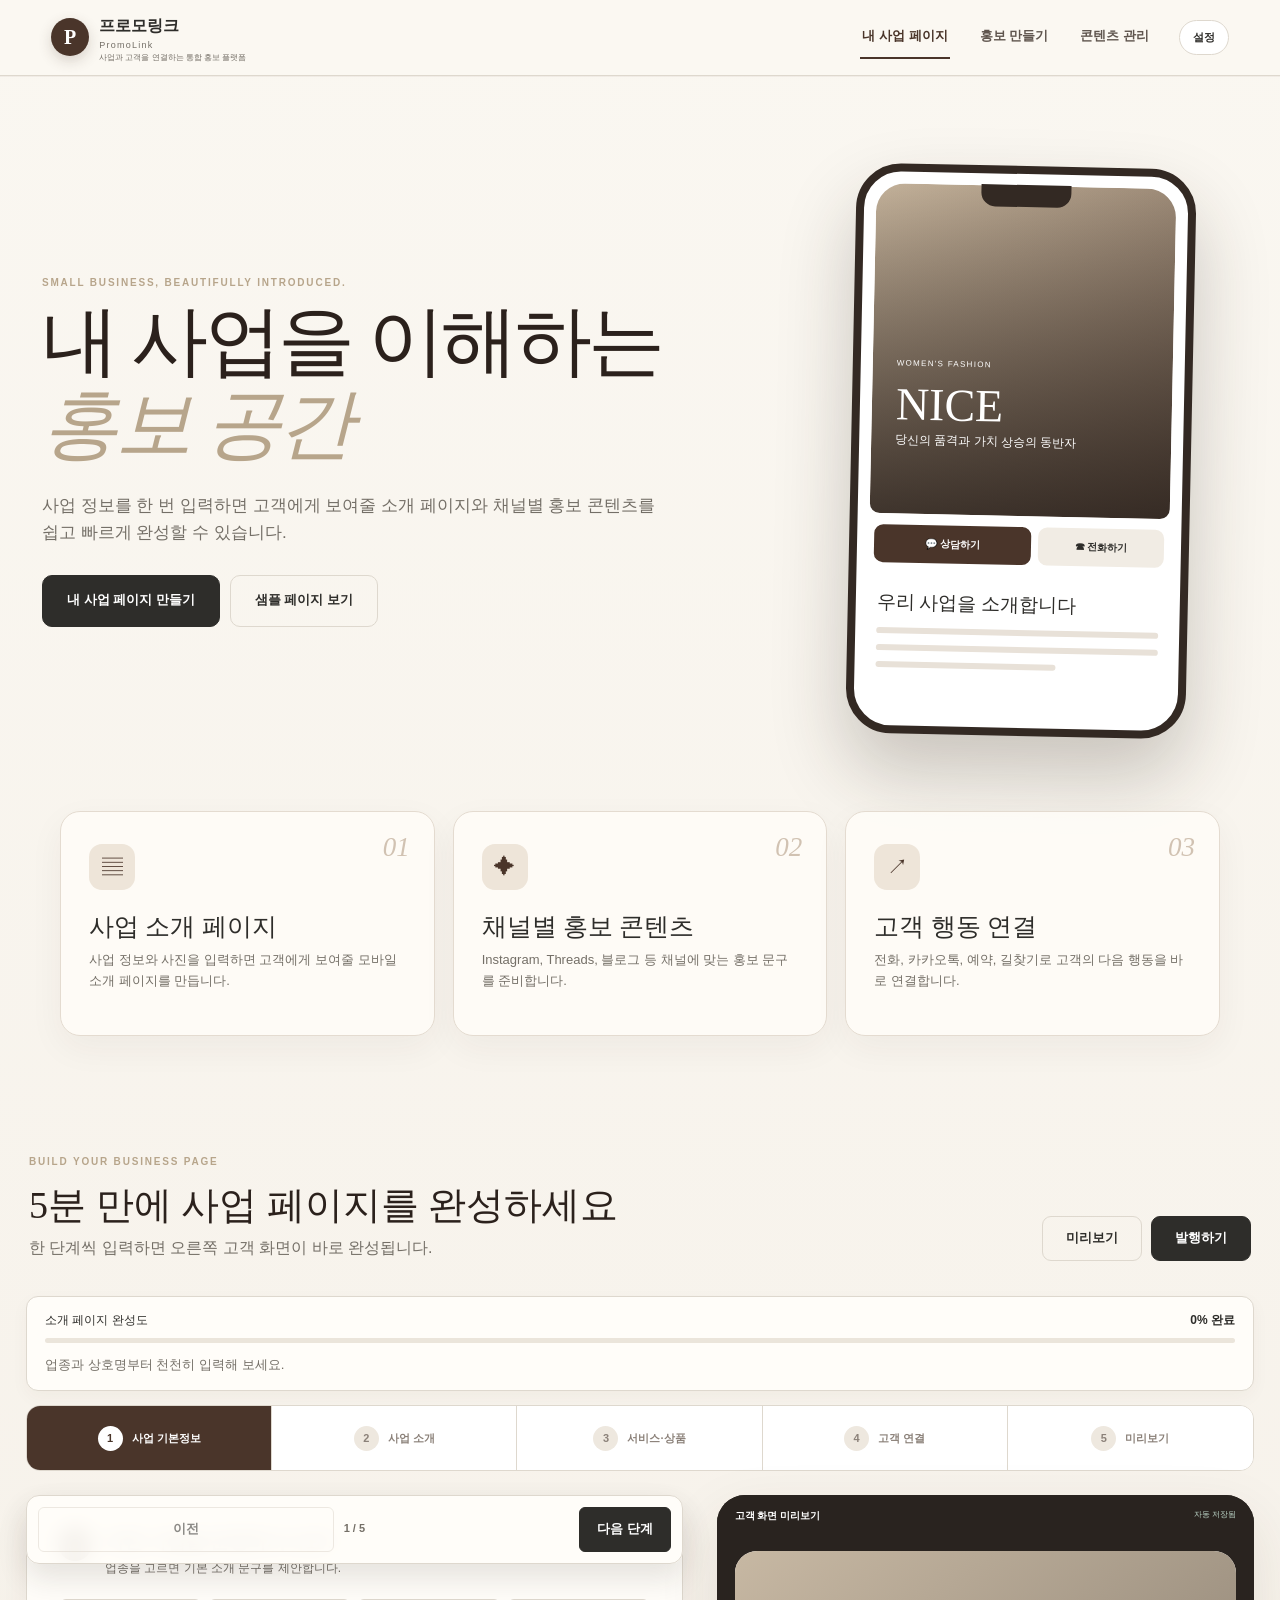
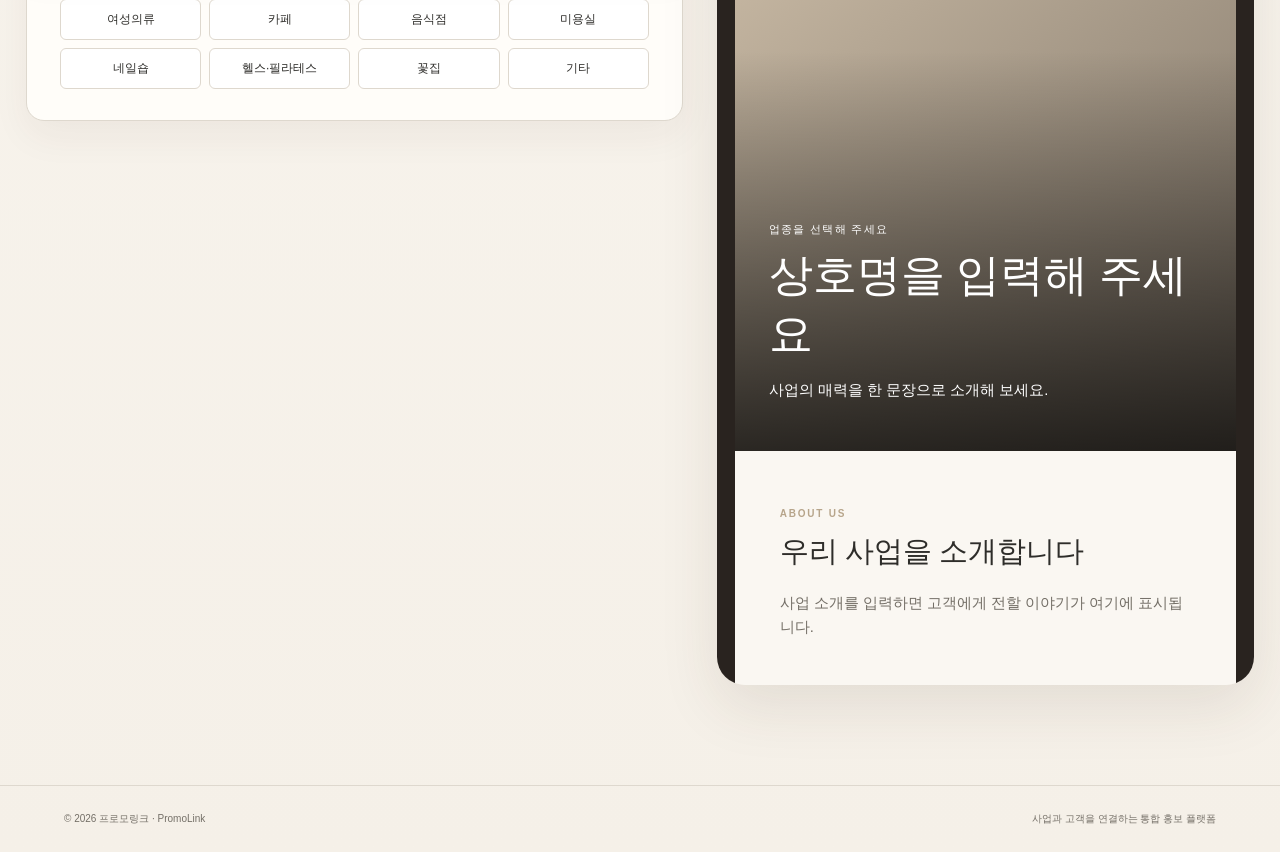
==== commit 5ee67152: "Redesign PromoLink service experience" ====
--- a/index.html
+++ b/index.html
@@ -11,9 +11,10 @@
   <header class="site-header" id="adminHeader">
     <a class="brand" href="#business" aria-label="프로모링크"><span class="brand-mark">P</span><span><strong>프로모링크</strong><small>PromoLink</small><em>사업과 고객을 연결하는 통합 홍보 플랫폼</em></span></a>
     <nav class="header-nav" aria-label="관리자 메뉴">
-      <a href="#business" data-route="business">사업 페이지</a>
-      <a href="#promotion" data-route="promotion">홍보센터</a>
-      <a href="#posts" data-route="posts">게시물 관리</a>
+      <a href="#business" data-route="business">내 사업 페이지</a>
+      <a href="#promotion" data-route="promotion">홍보 만들기</a>
+      <a href="#posts" data-route="posts">콘텐츠 관리</a>
+      <button type="button" class="nav-settings" id="openSettings" aria-label="설정 열기">설정</button>
     </nav>
   </header>
 
@@ -35,38 +36,50 @@
         <div>
           <p class="eyebrow">Small business, beautifully introduced.</p>
           <h1>내 사업을 이해하는<br><em>홍보 공간</em></h1>
-          <p>사업 정보를 입력하면 고객에게 보여줄 랜딩페이지와 홍보 콘텐츠를 한곳에서 준비할 수 있습니다.</p>
-          <a class="button" href="#builder">내 사업 페이지 만들기</a>
+          <p>사업 정보를 한 번 입력하면 고객에게 보여줄 소개 페이지와 채널별 홍보 콘텐츠를 쉽고 빠르게 완성할 수 있습니다.</p>
+          <div class="hero-buttons"><a class="button" href="#builder">내 사업 페이지 만들기</a><a class="button secondary" href="#preview">샘플 페이지 보기</a></div>
         </div>
-        <div class="intro-card" aria-hidden="true"><span>PromoLink</span><strong>내 사업을 필요한 고객에게<br>더 쉽게 연결하세요.</strong></div>
+        <div class="hero-phone" aria-label="완성될 사업 페이지 예시">
+          <div class="phone-speaker"></div>
+          <div class="phone-hero"><span>WOMEN'S FASHION</span><strong>NICE</strong><p>당신의 품격과 가치 상승의 동반자</p></div>
+          <div class="phone-actions"><span>💬 상담하기</span><span>☎ 전화하기</span></div>
+          <div class="phone-copy"><b>우리 사업을 소개합니다</b><i></i><i></i><i class="short"></i></div>
+        </div>
+      </section>
+
+      <section class="value-section" aria-label="프로모링크 핵심 기능">
+        <article><span>01</span><div class="value-icon">▤</div><h2>사업 소개 페이지</h2><p>사업 정보와 사진을 입력하면 고객에게 보여줄 모바일 소개 페이지를 만듭니다.</p></article>
+        <article><span>02</span><div class="value-icon">✦</div><h2>채널별 홍보 콘텐츠</h2><p>Instagram, Threads, 블로그 등 채널에 맞는 홍보 문구를 준비합니다.</p></article>
+        <article><span>03</span><div class="value-icon">↗</div><h2>고객 행동 연결</h2><p>전화, 카카오톡, 예약, 길찾기로 고객의 다음 행동을 바로 연결합니다.</p></article>
       </section>
 
       <section class="builder" id="builder">
         <header class="section-heading">
-          <div><p class="eyebrow">STEP 01 · 사업 정보 입력</p><h2>내 사업을 알려주세요</h2><p>입력 내용은 즉시 오른쪽 미리보기에 반영되고 브라우저에 자동 저장됩니다.</p></div>
+          <div><p class="eyebrow">BUILD YOUR BUSINESS PAGE</p><h2>5분 만에 사업 페이지를 완성하세요</h2><p>한 단계씩 입력하면 오른쪽 고객 화면이 바로 완성됩니다.</p></div>
           <div class="utility-actions">
             <button type="button" class="button secondary" id="viewCompletedPage">미리보기</button>
-            <button type="button" class="button secondary" id="saveDraft">임시저장</button>
             <button type="button" class="button" id="openPublish">발행하기</button>
-            <button type="button" class="text-button" id="aiInterview">AI 인터뷰 체험</button>
-            <button type="button" class="text-button" id="loadSample">NICE 업체 예시</button>
-            <button type="button" class="text-button" id="exportData">JSON 백업</button>
-            <button type="button" class="text-button" id="importData">JSON 불러오기</button>
-            <input type="file" id="importDataFile" accept=".json,application/json" hidden>
-            <button type="button" class="text-button danger" id="resetAll">전체 초기화</button>
           </div>
         </header>
         <div class="progress-card"><div><span>소개 페이지 완성도</span><strong id="progressPercent">0% 완료</strong></div><div class="progress-track"><i id="progressBar"></i></div><small id="progressHint">업종과 상호명을 입력하면 시작됩니다.</small></div>
+        <nav class="editor-stepper" id="editorStepper" aria-label="사업 페이지 만들기 단계">
+          <button type="button" class="active" data-step-target="1"><b>1</b><span>사업 기본정보</span></button>
+          <button type="button" data-step-target="2"><b>2</b><span>사업 소개</span></button>
+          <button type="button" data-step-target="3"><b>3</b><span>서비스·상품</span></button>
+          <button type="button" data-step-target="4"><b>4</b><span>고객 연결</span></button>
+          <button type="button" data-step-target="5"><b>5</b><span>미리보기</span></button>
+        </nav>
 
         <div class="workspace">
           <form class="editor" id="businessForm">
-            <section class="form-section">
+            <section class="form-section" data-editor-step="1">
               <div class="form-title"><span>01</span><div><h3>어떤 사업을 운영하시나요?</h3><p>업종을 고르면 기본 소개 문구를 제안합니다.</p></div></div>
               <fieldset class="choice-grid" id="industryOptions"><legend class="sr-only">업종</legend></fieldset>
             </section>
 
-            <section class="form-section">
+            <section class="form-section" data-editor-step="2" hidden>
               <div class="form-title"><span>02</span><div><h3>사업의 첫인상을 적어주세요</h3><p>고객이 가장 먼저 보게 되는 정보입니다.</p></div></div>
+              <button type="button" class="interview-entry" id="aiInterview"><span>✦</span><strong>질문에 답하며 소개 작성하기</strong><small>AI 인터뷰 체험 · 규칙 기반</small></button>
               <div class="field-grid two">
                 <label class="field"><span>상호명 <b>*</b></span><input name="businessName" maxlength="40" placeholder="예: NICE"></label>
                 <label class="field"><span>한 줄 소개</span><input name="tagline" maxlength="90" placeholder="사업의 매력을 한 문장으로"></label>
@@ -81,19 +94,20 @@
               <div class="image-control" id="logoImageControl" hidden><img id="logoThumb" alt="업체 로고"><button type="button" data-remove-image="logo">삭제</button></div>
             </section>
 
-            <section class="form-section">
+            <section class="form-section" data-editor-step="3" hidden>
               <div class="form-title"><span>03</span><div><h3>주요 상품 또는 서비스</h3><p>필요한 만큼 추가하고 순서를 바꿀 수 있습니다.</p></div></div>
               <div id="productFields"></div>
               <button type="button" class="add-button" id="addProduct">＋ 상품 추가</button>
             </section>
 
-            <section class="form-section">
+            <section class="form-section" data-editor-step="3" hidden>
               <div class="form-title"><span>04</span><div><h3>우리 사업의 강점</h3><p>고객이 선택해야 할 이유를 짧게 적어주세요.</p></div></div>
+              <div class="suggestion-chips" id="strengthSuggestions"><button type="button" data-strength-suggestion="오랜 경험">오랜 경험</button><button type="button" data-strength-suggestion="합리적인 가격">합리적인 가격</button><button type="button" data-strength-suggestion="맞춤 서비스">맞춤 서비스</button><button type="button" data-strength-suggestion="빠른 응대">빠른 응대</button></div>
               <div id="strengthFields"></div>
               <button type="button" class="add-button" id="addStrength">＋ 강점 추가</button>
             </section>
 
-            <section class="form-section">
+            <section class="form-section" data-editor-step="4" hidden>
               <div class="form-title"><span>05</span><div><h3>이용 안내</h3><p>입력하지 않은 정보는 고객 페이지에 표시하지 않습니다.</p></div></div>
               <div class="field-grid two">
                 <label class="field"><span>주소</span><input name="address" placeholder="서울시 중구 ..."></label>
@@ -113,15 +127,24 @@
               </div>
             </section>
 
-            <section class="form-section">
+            <section class="form-section" data-editor-step="4" hidden>
               <div class="form-title"><span>06</span><div><h3>고객 행동 버튼</h3><p>종류를 고르면 아이콘과 기본 이름을 자동으로 제안합니다.</p></div></div>
+              <div class="action-recommendation"><div><strong>업종 추천 조합</strong><p id="actionRecommendationText">업종을 선택하면 고객에게 필요한 버튼을 추천합니다.</p></div><button type="button" class="button secondary" id="applyActionRecommendation">추천 적용</button></div>
               <div id="actionFields"></div>
-              <button type="button" class="add-button" id="addAction">＋ 버튼 추가</button>
-            </section>
+              <button type="button" class="add-button" id="addAction">＋ 연결 버튼 추가 <small>최대 5개</small></button>
+              <p class="field-help">대표 버튼 1개와 보조 버튼 최대 4개가 고객 페이지에 한 번만 표시됩니다.</p>
+            </section>
+
+            <section class="form-section final-step" data-editor-step="5" hidden>
+              <div class="form-title"><span>05</span><div><h3>고객에게 보일 페이지를 확인하세요</h3><p>오른쪽 화면에서 전체 구성을 확인한 뒤 미리보기 또는 발행을 선택하세요.</p></div></div>
+              <div class="final-summary"><strong id="finalBusinessName">내 사업 페이지</strong><p>필요한 내용은 이전 단계로 돌아가 바로 수정할 수 있습니다.</p><button type="button" class="button full" id="mobilePreviewButton">전체 화면 미리보기</button></div>
+            </section>
+            <div class="step-actions"><button type="button" class="button secondary" id="previousEditorStep">이전</button><span id="editorStepStatus">1 / 5</span><button type="button" class="button" id="nextEditorStep">다음 단계</button></div>
           </form>
 
           <aside class="preview-panel">
-            <div class="preview-toolbar"><strong>실시간 미리보기</strong><small id="saveStatus">자동 저장됨</small></div>
+            <div class="preview-toolbar"><strong>고객 화면 미리보기</strong><small id="saveStatus">자동 저장됨</small></div>
+            <div class="device-frame">
             <article class="landing-preview" id="landingPreview">
               <section class="preview-hero">
                 <span id="publicTop"></span><div class="preview-hero-image placeholder" id="previewHeroImage"></div><div class="hero-shade"></div>
@@ -144,6 +167,7 @@
               </footer>
               <div class="mobile-contact" id="mobileContact" hidden></div>
             </article>
+            </div>
           </aside>
         </div>
       </section>
@@ -156,7 +180,8 @@
         <section class="panel">
           <div class="form-title"><span>01</span><div><h2>무엇을 홍보하시나요?</h2><p>핵심만 적으면 현재 사업 정보를 함께 활용합니다.</p></div></div>
           <div class="field-grid two">
-            <label class="field"><span>홍보 목적</span><select id="promoPurpose"><option>신상품</option><option>이벤트</option><option>매장 소개</option><option>후기</option><option>정보 제공</option><option>긴급 공지</option><option>기타</option></select></label>
+            <label class="field"><span>홍보 목적</span><select id="promoPurpose"><option>신상품 알리기</option><option>고객 문의</option><option>매장 방문</option><option>예약</option><option>이벤트</option><option>재방문</option><option>브랜드 소개</option></select></label>
+            <label class="field"><span>흥미 유발 방식</span><select id="promoHook"><option>질문형</option><option>공감형</option><option>혜택형</option><option>비교형</option><option>후기형</option><option>한정형</option><option>이야기형</option></select></label>
             <label class="field"><span>대상 고객</span><input id="promoAudience" placeholder="예: 특별한 날의 드레스를 찾는 고객"></label>
           </div>
           <label class="field"><span>핵심 내용</span><textarea id="promoCore" rows="4" placeholder="꼭 알리고 싶은 내용을 적어주세요."></textarea></label>
@@ -231,7 +256,9 @@
     <div class="modal" id="interviewModal" hidden><div class="modal-card interview-modal-card"><button class="modal-close" data-close-modal="interviewModal" aria-label="닫기">×</button><p class="eyebrow">GUIDED INTERVIEW</p><h2>AI 인터뷰 체험</h2><p class="notice">실제 AI가 아닌 규칙 기반 인터뷰입니다. 다섯 질문의 답을 기존 입력란에 정리해 드립니다.</p><div class="interview-step" id="interviewStep"></div><div class="interview-navigation"><button type="button" class="button secondary" id="interviewPrev">이전</button><span id="interviewCounter">1 / 5</span><button type="button" class="button" id="interviewNext">다음</button></div></div></div>
     <div class="modal" id="pagePublishModal" hidden><div class="modal-card wide publish-page-modal"><button class="modal-close" data-close-modal="pagePublishModal" aria-label="닫기">×</button><p class="eyebrow">PUBLISH PAGE</p><h2>사업 페이지 발행</h2><div class="publish-layout"><div><div class="field-grid two"><label class="field"><span>페이지 제목</span><input id="pageTitle" maxlength="70"></label><label class="field"><span>핵심 키워드</span><input id="pageKeywords" placeholder="쉼표로 구분"></label></div><label class="field"><span>검색 설명</span><textarea id="pageDescription" rows="3" maxlength="160"></textarea></label><div class="field-grid two"><label class="field"><span>대표 이미지</span><select id="pagePublishImage"><option value="hero">현재 대표 이미지</option><option value="">이미지 없음</option></select></label><label class="field"><span>공개 범위</span><select id="pageVisibility"><option value="public">전체 공개</option><option value="unlisted">링크를 아는 사람만</option><option value="private">비공개</option></select></label></div><label class="field"><span>공개 주소 미리보기</span><input id="pageUrlPreview" readonly></label></div><aside class="publish-checklist"><h3>발행 전 체크리스트</h3><div id="publishChecklist"></div><p id="publishWarning" class="status-note"></p></aside></div><label class="check"><input id="publishDespiteMissing" type="checkbox"><span>누락 항목을 확인했으며 현재 내용으로 발행합니다.</span></label><button type="button" class="button full" id="confirmPagePublish">발행하기</button></div></div>
     <div class="modal" id="publishCompleteModal" hidden><div class="modal-card publish-complete"><p class="eyebrow">PUBLISHED</p><h2>사업 페이지를 발행했습니다</h2><p id="publishedUrlText" class="published-url"></p><div class="qr-wrap"><img id="publishedQr" alt="공개 페이지 QR 코드"><small>QR 코드는 브라우저에서 안전하게 생성했습니다.</small></div><div class="publish-complete-actions"><a class="button" id="openPublishedPage" target="_blank" rel="noopener">공개 페이지 열기</a><button type="button" class="button secondary" id="copyPublishedLink">링크 복사</button><button type="button" class="button secondary" id="continueEditing">계속 수정</button></div></div></div>
+    <div class="modal" id="settingsModal" hidden><div class="modal-card settings-modal"><button class="modal-close" data-close-modal="settingsModal" aria-label="닫기">×</button><p class="eyebrow">SETTINGS</p><h2>설정</h2><section class="settings-section"><h3>데이터 관리</h3><p>현재 브라우저에 저장된 작업을 백업하거나 복원할 수 있습니다.</p><div class="settings-actions"><button type="button" class="button secondary" id="saveDraft">지금 임시저장</button><button type="button" class="button secondary" id="loadSample">NICE 샘플 불러오기</button><button type="button" class="button secondary" id="exportData">JSON 백업</button><button type="button" class="button secondary" id="importData">JSON 불러오기</button><input type="file" id="importDataFile" accept=".json,application/json" hidden><button type="button" class="text-button danger" id="resetAll">전체 데이터 초기화</button></div><p class="notice">모든 데이터는 현재 브라우저의 localStorage에 저장됩니다. 다른 기기와 자동 동기화되지 않습니다.</p></section></div></div>
   </main>
+  <nav class="mobile-admin-nav" aria-label="모바일 관리자 메뉴"><a href="#business" data-route="business"><span>⌂</span>사업 페이지</a><a href="#promotion" data-route="promotion"><span>✦</span>홍보 만들기</a><a href="#posts" data-route="posts"><span>▤</span>콘텐츠</a><button type="button" data-open-settings><span>⚙</span>설정</button></nav>
   <footer class="site-footer"><span>© 2026 프로모링크 · PromoLink</span><span>사업과 고객을 연결하는 통합 홍보 플랫폼</span></footer>
   <div class="toast" id="toast" role="status" aria-live="polite"></div>
   <script src="app.js"></script>
--- a/style.css
+++ b/style.css
@@ -21,3 +21,67 @@
 .brand em{display:block;max-width:250px;color:var(--muted);font-size:8px;font-style:normal;line-height:1.2}.made-with{display:block;margin-top:5px;color:#a9a49b;font-size:8px;text-align:right}.action-button{min-height:44px;border-radius:8px;border-color:transparent;background:#eee9e1;color:#302f2c;font-weight:800}.action-button .brand-icon{background:rgba(255,255,255,.65);color:inherit}.action-button:hover{filter:saturate(1.25) brightness(.96);transform:translateY(-1px)}.action-button.channel-kakao,.action-button.channel-kakaochannel{background:#fff2a6;color:#2c2600}.action-button.channel-navermap,.action-button.channel-naverbooking,.action-button.channel-smartstore{background:#dff6e8;color:#087a3b}.action-button.channel-instagram{background:linear-gradient(135deg,#f9d5e7,#ded4fa);color:#8a245c}.action-button.channel-threads{background:#f3f3f3;color:#111}.action-button.channel-facebook{background:#e1ecff;color:#1761b0}.action-button.channel-x{background:#ececec;color:#080808}.action-button.channel-youtube{background:#ffe0e0;color:#c11920}.action-button.channel-phone{background:#dff3e6;color:#197144}.action-button.channel-sms{background:#dfecff;color:#1559a4}.action-button.channel-email{background:#eee2d7;color:#6b4027}.action-button.channel-map{background:#ffe3e0;color:#b23127}.action-button.channel-blog{background:#e3f5e9;color:#187746}.action-button.channel-ownmall,.action-button.channel-showroom,.action-button.channel-link{background:#ebe4da;color:#3d3933}.preview-cta .action-button,.customer-footer .action-button{border-color:transparent}.footer-actions .action-button{height:44px}.mobile-contact .action-button{width:100%;justify-content:center}
 .promotion-photo-panel{margin:22px 0;padding:20px;border:1px solid var(--line);border-radius:12px;background:#f9f6f0}.promotion-photo-panel h3{margin:0;font:normal 25px Georgia}.promotion-photo-panel .title-row p:last-child{margin:2px 0;color:var(--muted);font-size:11px}.promotion-image-list{display:grid;gap:10px;margin-top:14px}.promotion-image-item{display:grid;grid-template-columns:116px 1fr auto;gap:14px;align-items:center;padding:12px;border:1px solid var(--line);border-radius:9px;background:#fff}.promotion-image-thumb{position:relative}.promotion-image-thumb img{display:block;width:116px;height:96px;object-fit:cover;border-radius:7px}.promotion-image-thumb span,.promotion-image-thumb strong{position:absolute;top:6px;padding:3px 6px;border-radius:4px;background:rgba(20,20,20,.75);color:#fff;font-size:9px}.promotion-image-thumb span{left:6px}.promotion-image-thumb strong{right:6px;background:var(--green)}.promotion-image-fields .field{margin-bottom:7px}.promotion-image-fields small{color:var(--muted);font-size:9px}.promotion-image-actions{display:grid;gap:5px}.promotion-image-actions button{border:1px solid var(--line);border-radius:5px;background:#fff;padding:6px;font-size:9px}.promotion-photo-tools{display:grid;grid-template-columns:1fr 1fr;gap:16px}.compact-upload{margin:0}.source-picker{display:flex;align-items:flex-end;gap:8px}.source-picker .field{flex:1;margin:0}.channel-image-preview{display:grid;grid-template-columns:repeat(2,1fr);gap:4px;margin:14px 0 7px;padding:4px;background:#eee9e1;border-radius:8px}.channel-image-preview figure{position:relative;margin:0;overflow:hidden;border-radius:5px;background:#ddd}.channel-image-preview img{display:block;width:100%;height:130px}.channel-image-preview.fit-cover img{object-fit:cover}.channel-image-preview.fit-contain img{object-fit:contain}.channel-image-preview.fit-original img{height:auto;max-height:180px;object-fit:contain}.channel-image-preview figure span{position:absolute;top:5px;left:5px;z-index:2;padding:2px 5px;border-radius:4px;background:rgba(0,0,0,.7);color:#fff;font-size:8px}.channel-image-preview figure i{position:absolute;inset:10%;border:1px dashed rgba(255,255,255,.9);box-shadow:0 0 0 999px rgba(0,0,0,.08)}.channel-image-empty{display:grid;place-items:center;min-height:110px;margin:14px 0 7px;border:1px dashed var(--line);border-radius:8px;color:var(--muted);font-size:10px}.channel-preview-caption{margin:0;color:var(--muted);font-size:9px}.promo-card header small{color:var(--muted);font-size:9px}.post-detail figure,.post-detail-gallery figure{margin:0}.post-detail figcaption{padding:6px;color:var(--muted);font-size:10px}
 @media(max-width:700px){.brand em{display:none}.made-with{text-align:left}.cta-buttons,.footer-actions{display:grid;grid-template-columns:repeat(2,minmax(0,1fr));width:100%}.cta-buttons .action-button,.footer-actions .action-button{justify-content:center;width:100%}.promotion-photo-tools{grid-template-columns:1fr}.promotion-image-item{grid-template-columns:88px 1fr}.promotion-image-thumb img{width:88px;height:88px}.promotion-image-actions{grid-column:1/-1;grid-template-columns:repeat(4,1fr)}.channel-image-preview img{height:160px}.source-picker{align-items:stretch;flex-direction:column}.source-picker .button{width:100%}}
+
+/* PromoLink service UI refresh */
+:root{--brown:#4a352a;--brown-deep:#2b211c;--cream:#fbf8f2;--accent:#a9784f;--soft-green:#e7f1e9;--service-shadow:0 22px 60px rgba(64,45,31,.10)}
+body{padding-bottom:0;background:linear-gradient(180deg,#faf7f1 0,#f5f0e8 100%)}
+.site-header{min-height:76px;background:rgba(251,248,242,.94);box-shadow:0 1px 0 rgba(74,53,42,.05)}
+.brand-mark{background:var(--brown);box-shadow:0 5px 14px rgba(74,53,42,.2)}
+.header-nav{align-items:center}.header-nav a{color:#5f554e}.header-nav a.active{color:var(--brown);border-color:var(--brown)}
+.nav-settings{border:1px solid var(--line);border-radius:20px;background:#fff;padding:8px 13px;font-size:11px;font-weight:800}
+.intro{max-width:1280px;min-height:650px;padding:90px 42px 75px;grid-template-columns:1.05fr .7fr;gap:110px}
+.intro h1{color:var(--brown-deep);font-size:clamp(52px,6vw,82px);letter-spacing:-.045em}
+.hero-buttons{display:flex;gap:10px;flex-wrap:wrap}.hero-buttons .button{min-height:52px;padding:0 24px;border-radius:10px}
+.hero-phone{position:relative;width:min(340px,100%);height:570px;margin:auto;padding:13px;border:8px solid #332923;border-radius:45px;background:#fff;box-shadow:0 38px 75px rgba(45,33,27,.23);overflow:hidden;transform:rotate(1.2deg)}
+.phone-speaker{position:absolute;z-index:3;top:11px;left:50%;width:90px;height:22px;transform:translateX(-50%);border-radius:0 0 14px 14px;background:#332923}
+.phone-hero{height:330px;margin:-1px;border-radius:29px 29px 10px 10px;padding:164px 24px 24px;color:#fff;background:linear-gradient(180deg,rgba(32,24,20,.03),rgba(32,24,20,.75)),linear-gradient(135deg,#c8b69e,#766354)}
+.phone-hero span{font-size:8px;letter-spacing:.16em}.phone-hero strong{display:block;margin-top:4px;font:normal 46px Georgia}.phone-hero p{margin:0;font-size:12px}
+.phone-actions{display:grid;grid-template-columns:1.25fr 1fr;gap:7px;padding:12px 4px}.phone-actions span{padding:11px 8px;border-radius:9px;background:#f1ece4;text-align:center;font-size:10px;font-weight:800}.phone-actions span:first-child{background:var(--brown);color:#fff}
+.phone-copy{padding:15px 8px}.phone-copy b{font:normal 19px Georgia}.phone-copy i{display:block;width:100%;height:6px;margin-top:11px;border-radius:9px;background:#e8e1d8}.phone-copy i.short{width:64%}
+.value-section{max-width:1220px;margin:0 auto 40px;padding:0 30px;display:grid;grid-template-columns:repeat(3,1fr);gap:18px}
+.value-section article{position:relative;min-height:225px;padding:32px 28px;border:1px solid #e4dbd0;border-radius:20px;background:rgba(255,253,249,.86);box-shadow:0 12px 35px rgba(64,45,31,.05)}
+.value-section article>span{position:absolute;right:24px;top:20px;color:#d1c2b2;font:italic 27px Georgia}.value-icon{display:grid;place-items:center;width:46px;height:46px;border-radius:13px;background:#eee5d9;color:var(--brown);font-size:21px}.value-section h2{margin:20px 0 7px;font:normal 25px Georgia}.value-section p{margin:0;color:var(--muted);font-size:13px}
+.builder{max-width:1360px}.section-heading{padding:10px 3px}.section-heading h2{color:var(--brown-deep);font-size:38px}
+.utility-actions .button{min-width:100px;border-radius:9px}.progress-card{max-width:none;margin-bottom:14px;border-radius:12px;box-shadow:0 6px 18px rgba(64,45,31,.04)}
+.editor-stepper{display:grid;grid-template-columns:repeat(5,1fr);gap:0;margin-bottom:24px;border:1px solid var(--line);border-radius:14px;background:#fff;overflow:hidden}
+.editor-stepper button{display:flex;align-items:center;justify-content:center;gap:9px;min-height:64px;border:0;border-right:1px solid var(--line);background:#fff;color:#8b8179;font-size:11px;font-weight:800}
+.editor-stepper button:last-child{border-right:0}.editor-stepper b{display:grid;place-items:center;width:25px;height:25px;border-radius:50%;background:#eee8df}
+.editor-stepper button.active{background:var(--brown);color:#fff}.editor-stepper button.active b{background:#fff;color:var(--brown)}
+.workspace{grid-template-columns:minmax(480px,55fr) minmax(350px,45fr);gap:34px}.editor{min-width:0}
+.form-section{padding:31px;border-radius:18px;box-shadow:0 15px 38px rgba(64,45,31,.055)}.form-title>span{background:var(--brown)}
+.step-actions{position:sticky;bottom:16px;z-index:12;display:grid;grid-template-columns:1fr auto 1fr;gap:10px;align-items:center;padding:11px;border:1px solid var(--line);border-radius:13px;background:rgba(255,253,249,.94);box-shadow:0 14px 30px rgba(43,33,28,.12);backdrop-filter:blur(10px)}
+.step-actions button:last-child{justify-self:end}.step-actions span{color:var(--muted);font-size:11px;font-weight:800}
+.interview-entry{display:grid;grid-template-columns:42px 1fr;align-items:center;width:100%;margin-bottom:20px;padding:14px;text-align:left;border:1px solid #d9cabb;border-radius:12px;background:#f8f2e9}
+.interview-entry>span{grid-row:1/3;display:grid;place-items:center;width:34px;height:34px;border-radius:50%;background:var(--brown);color:#fff}.interview-entry strong{font-size:12px}.interview-entry small{color:var(--muted)}
+.suggestion-chips{display:flex;gap:7px;flex-wrap:wrap;margin:-8px 0 14px}.suggestion-chips button{border:1px solid var(--line);border-radius:20px;background:#fff;padding:7px 11px;color:var(--muted);font-size:10px}.suggestion-chips button:hover{border-color:var(--brown);color:var(--brown)}
+.action-recommendation{display:flex;align-items:center;justify-content:space-between;gap:15px;margin-bottom:15px;padding:15px;border-radius:12px;background:#f2ece3}.action-recommendation p{margin:3px 0 0;color:var(--muted);font-size:10px}.action-recommendation .button{white-space:nowrap}
+.action-editor-card{border-radius:14px}.action-editor-card.is-primary{border:2px solid var(--brown);box-shadow:0 8px 22px rgba(74,53,42,.09)}.action-editor-card.is-primary header strong{color:var(--brown)}
+.action-card-options{display:flex;justify-content:space-between;gap:12px;flex-wrap:wrap}.field-help{margin:8px 0 0;color:var(--muted);font-size:10px}.add-button small{margin-left:8px;opacity:.7}
+.final-summary{padding:24px;border-radius:14px;background:#f5efe6;text-align:center}.final-summary strong{display:block;font:normal 28px Georgia}.final-summary p{color:var(--muted)}
+.preview-panel{top:92px;max-height:calc(100vh - 110px);padding:18px;border:0;border-radius:28px;background:#29231f;box-shadow:var(--service-shadow);scrollbar-width:thin}
+.preview-toolbar{top:-18px;margin:-18px -18px 14px;padding:13px 18px;background:#29231f;color:#fff;border:0}.preview-toolbar small{color:#bcd5c7}
+.device-frame{overflow:hidden;border-radius:22px;background:#fff}.landing-preview{font-size:.92em}.preview-hero{min-height:500px}.preview-hero-content{padding:34px}.preview-hero-content h2{font-size:44px}
+.hero-actions .action-button{min-height:54px;width:100%;justify-content:center;border:0;background:#fff;color:var(--brown-deep);font-size:13px;box-shadow:0 8px 22px rgba(0,0,0,.18)}
+.preview-cta{background:#f2ece4;color:var(--brown-deep);text-align:left}.preview-cta .cta-buttons{display:grid;grid-template-columns:repeat(2,minmax(0,1fr));justify-content:stretch}.preview-cta .action-button{justify-content:flex-start;min-height:58px;background:#fff;color:var(--brown-deep);box-shadow:0 5px 15px rgba(50,40,32,.06)}
+.customer-footer .footer-actions:empty{display:none}.customer-footer .footer-main{justify-content:flex-start}
+.settings-modal h2{font:normal 38px Georgia}.settings-section{margin-top:22px;padding:20px;border:1px solid var(--line);border-radius:14px}.settings-section h3{margin:0}.settings-section>p{color:var(--muted);font-size:12px}.settings-actions{display:grid;grid-template-columns:repeat(2,1fr);gap:8px;margin:18px 0}.settings-actions .danger{grid-column:1/-1}
+.mobile-admin-nav{display:none}
+body.preview-mode .device-frame,body.published-mode .device-frame{border-radius:0}body.preview-mode .preview-panel,body.published-mode .preview-panel{padding:0;background:#fff}
+body.preview-mode .mobile-admin-nav,body.published-mode .mobile-admin-nav{display:none!important}
+
+@media(max-width:980px){
+  .intro{gap:50px}.value-section{grid-template-columns:1fr 1fr}.value-section article:last-child{grid-column:1/-1}
+  .workspace{grid-template-columns:1fr}.preview-panel{position:relative;top:0;max-height:780px;margin-top:5px}
+}
+@media(max-width:700px){
+  body{padding-bottom:68px}.site-header{min-height:58px}.brand em,.brand small,.header-nav{display:none}.intro{display:block;min-height:auto;padding:64px 20px 48px}.intro h1{font-size:46px}.intro>div>p:not(.eyebrow){font-size:14px}.hero-buttons{display:grid;grid-template-columns:1fr 1fr}.hero-buttons .button{padding:0 12px}.hero-phone{display:none}
+  .value-section{grid-template-columns:1fr;padding:0 15px}.value-section article:last-child{grid-column:auto}.value-section article{min-height:0;padding:24px}.value-section h2{font-size:22px}
+  .builder{padding-top:36px}.section-heading h2{font-size:30px}.section-heading .utility-actions{display:grid;grid-template-columns:1fr 1fr}.progress-card{margin-bottom:12px}
+  .editor-stepper{grid-template-columns:repeat(5,70px);overflow-x:auto;justify-content:start}.editor-stepper button{min-height:62px;flex-direction:column;gap:3px}.editor-stepper button span{font-size:9px;white-space:nowrap}
+  .workspace{display:block}.form-section{padding:22px 16px}.preview-panel{display:none}.editor-preview-step .preview-panel{display:none}.step-actions{bottom:76px}.step-actions .button{padding:10px}.action-recommendation{align-items:flex-start;flex-direction:column}.action-recommendation .button{width:100%}.action-card-options{display:grid}
+  .mobile-admin-nav{position:fixed;left:0;right:0;bottom:0;z-index:50;display:grid;grid-template-columns:repeat(4,1fr);height:66px;padding:6px;background:rgba(255,253,249,.97);border-top:1px solid var(--line);box-shadow:0 -5px 22px rgba(50,40,32,.08);backdrop-filter:blur(10px)}
+  .mobile-admin-nav a,.mobile-admin-nav button{display:flex;flex-direction:column;align-items:center;justify-content:center;gap:1px;border:0;background:none;color:#7c746e;font-size:9px}.mobile-admin-nav span{font-size:17px}.mobile-admin-nav .active{color:var(--brown);font-weight:900}
+  .settings-actions{grid-template-columns:1fr}.settings-actions .danger{grid-column:auto}
+  .preview-cta .cta-buttons{grid-template-columns:1fr 1fr}.preview-cta .action-button{justify-content:center}.customer-footer{padding-bottom:30px}
+  body.preview-mode,body.published-mode{padding-bottom:0}body.preview-mode .device-frame,body.published-mode .device-frame{border-radius:0}
+}
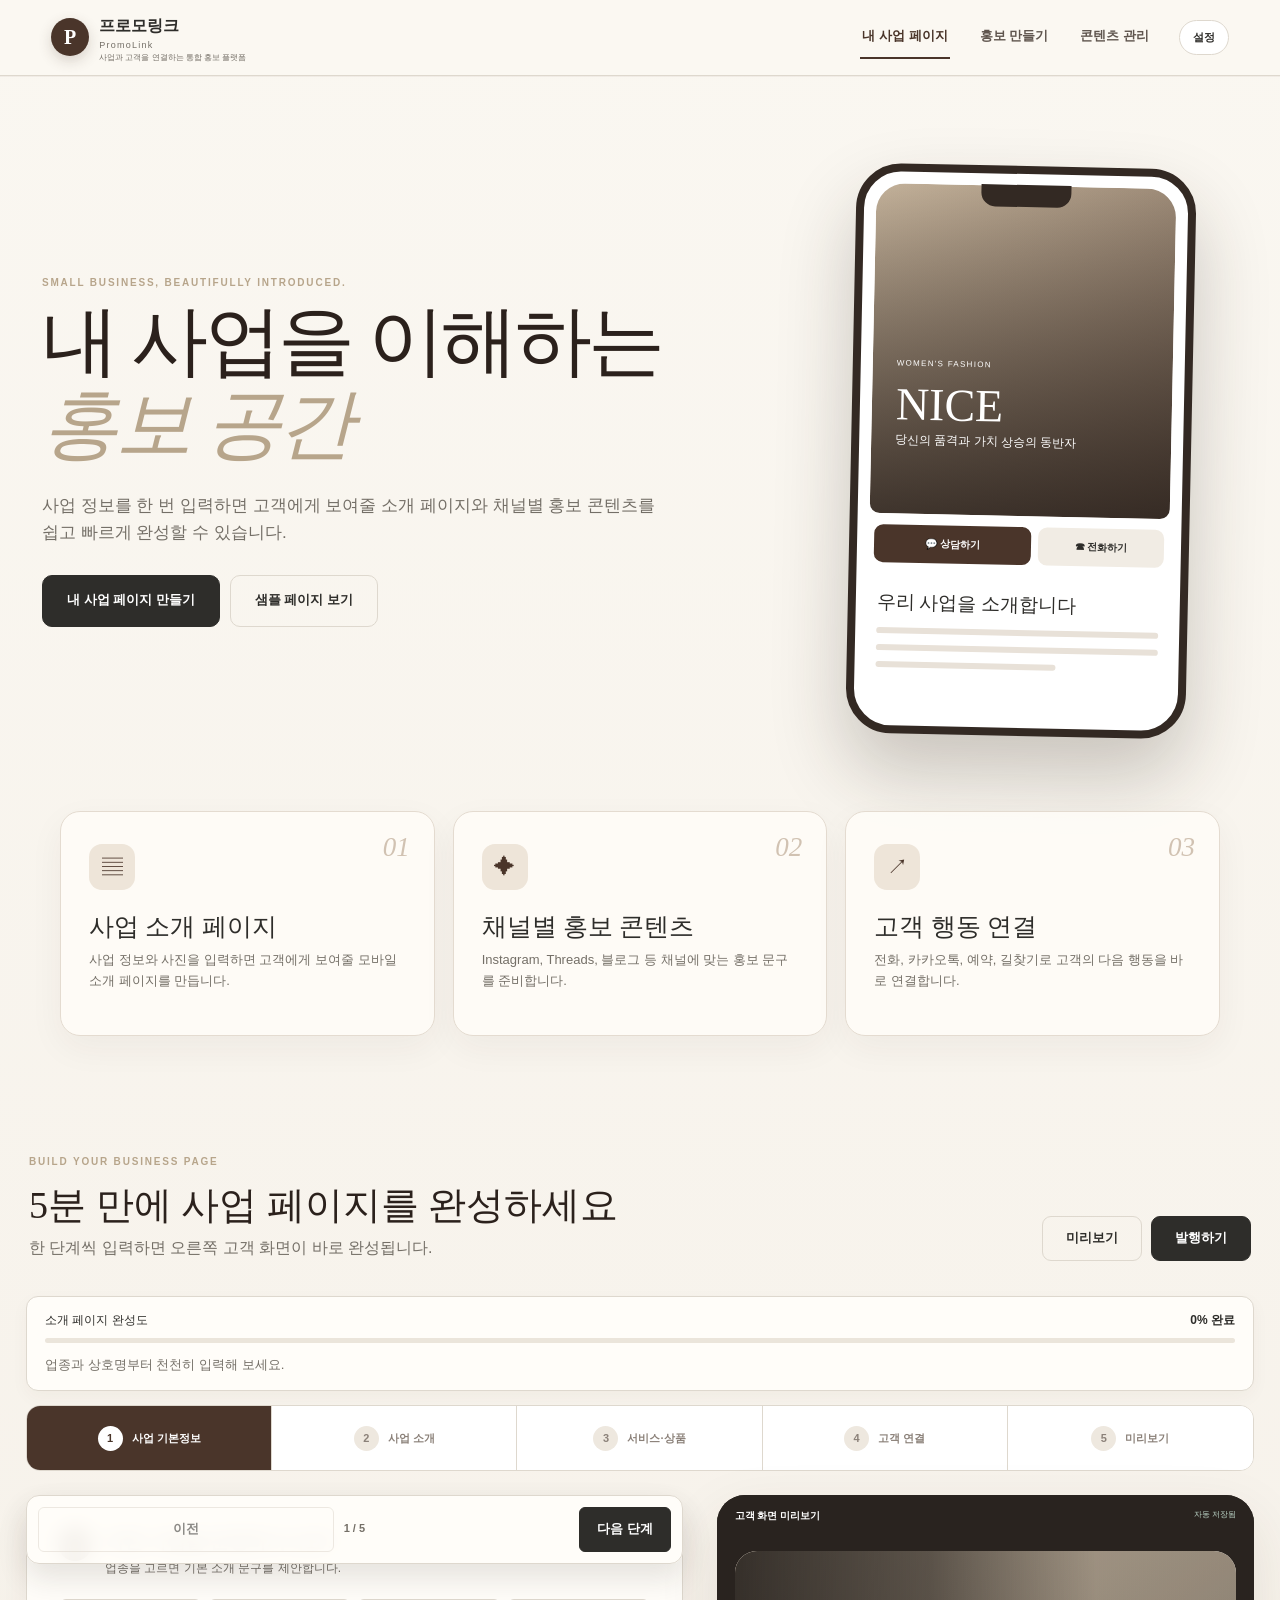
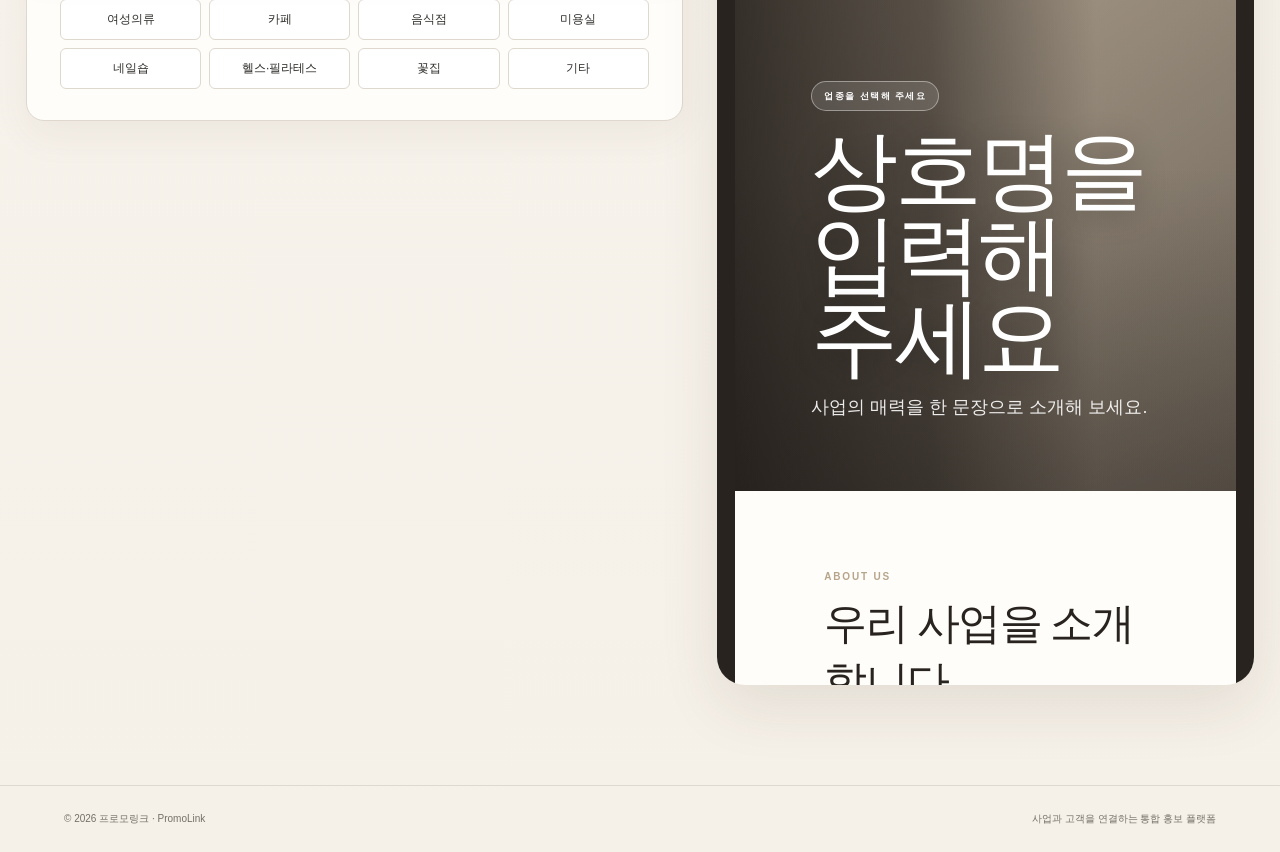
==== commit a0cd9fcf: "클린 적용본 v4" ====
--- a/index.html
+++ b/index.html
@@ -148,15 +148,16 @@
             <article class="landing-preview" id="landingPreview">
               <section class="preview-hero">
                 <span id="publicTop"></span><div class="preview-hero-image placeholder" id="previewHeroImage"></div><div class="hero-shade"></div>
-                <div class="preview-hero-content"><span id="previewIndustry">업종을 선택해 주세요</span><h2 id="previewName">상호명을 입력해 주세요</h2><p id="previewTagline">사업의 매력을 한 문장으로 소개해 보세요.</p><div class="hero-actions" id="heroActions"></div></div>
+                <div class="preview-hero-content"><span id="previewIndustry">업종을 선택해 주세요</span><h2 id="previewName">상호명을 입력해 주세요</h2><p id="previewTagline">사업의 매력을 한 문장으로 소개해 보세요.</p></div>
               </section>
-              <section class="preview-section" id="previewAbout"><p class="preview-kicker">ABOUT US</p><h3>우리 사업을 소개합니다</h3><p class="preline" id="previewDescription"></p></section>
+              <section class="quick-connect" id="previewCtaSection" hidden><div class="quick-connect-head"><div><p class="preview-kicker">QUICK CONNECT</p><h3>원하는 방법으로 바로 연결하세요</h3></div><span id="actionCountBadge">0개의 연결</span></div><div class="cta-buttons" id="previewCtas"></div></section>
+              <section class="preview-section about-section" id="previewAbout"><p class="preview-kicker">ABOUT US</p><h3>우리 사업을 소개합니다</h3><p class="preline" id="previewDescription"></p></section>
               <section class="preview-gallery" id="previewGallery" hidden></section>
               <section class="preview-section" id="previewProductsSection"><p class="preview-kicker">PRODUCTS &amp; SERVICES</p><h3>주요 상품 및 서비스</h3><div class="product-cards" id="previewProductCards"></div></section>
               <section class="preview-section" id="previewStrengthsSection"><p class="preview-kicker">WHY CHOOSE US</p><h3>우리의 특별한 강점</h3><div class="strength-list" id="previewStrengths"></div></section>
               <section class="preview-section news-section" id="previewNewsSection"><p class="preview-kicker">NEWS</p><div class="title-row"><h3>새로운 소식</h3><button type="button" class="text-button" id="openBoard">소식 더 보기 →</button></div><div class="post-cards" id="previewPostCards"></div></section>
               <section class="preview-section" id="previewInfoSection"><p class="preview-kicker">INFORMATION</p><h3>이용 안내</h3><div class="info-list" id="previewInfo"></div></section>
-              <section class="preview-cta" id="previewCtaSection" hidden><p>궁금한 점이 있으신가요?</p><h3>편하게 문의해 주세요.</h3><div class="cta-buttons" id="previewCtas"></div></section>
+              
               <footer class="customer-footer">
                 <div class="footer-main">
                   <div class="footer-identity"><div class="footer-logo" id="previewFooterLogo"><span class="footer-logo-mark">P</span></div><div><strong id="previewFooterName">업체명</strong><p id="previewFooterTagline">내 사업을 필요한 고객에게 연결합니다</p></div></div>
--- a/style.css
+++ b/style.css
@@ -85,3 +85,56 @@
   .preview-cta .cta-buttons{grid-template-columns:1fr 1fr}.preview-cta .action-button{justify-content:center}.customer-footer{padding-bottom:30px}
   body.preview-mode,body.published-mode{padding-bottom:0}body.preview-mode .device-frame,body.published-mode .device-frame{border-radius:0}
 }
+
+
+/* ===== PromoLink customer page redesign v3 — verified ===== */
+.landing-preview{background:#fbf8f3;color:#28231f}
+.preview-hero{min-height:540px;overflow:hidden}
+.preview-hero-image{background-position:center 22%}
+.hero-shade{background:linear-gradient(90deg,rgba(22,18,16,.82) 0%,rgba(22,18,16,.58) 39%,rgba(22,18,16,.12) 72%),linear-gradient(0deg,rgba(16,13,11,.28),transparent 60%)}
+.preview-hero-content{max-width:680px;padding:68px clamp(32px,6vw,82px)}
+.preview-hero-content>span{display:inline-flex;padding:7px 12px;border:1px solid rgba(255,255,255,.4);border-radius:999px;background:rgba(255,255,255,.12);font-size:9px;font-weight:900;letter-spacing:.16em;backdrop-filter:blur(8px)}
+.preview-hero-content h2{margin:18px 0 12px;max-width:640px;font:normal clamp(52px,6.8vw,88px)/.96 Georgia,serif;letter-spacing:-.045em;text-shadow:0 5px 30px rgba(0,0,0,.28)}
+.preview-hero-content p{max-width:560px;margin:0;color:rgba(255,255,255,.9);font-size:clamp(14px,1.5vw,18px);line-height:1.75}
+.hero-actions{display:none!important}
+.quick-connect{position:relative;z-index:6;margin:-50px clamp(22px,5.5vw,76px) 0;padding:27px;border:1px solid #eadfd1;border-radius:25px;background:rgba(255,253,249,.98);box-shadow:0 24px 60px rgba(52,39,30,.18);backdrop-filter:blur(18px)}
+.quick-connect-head{display:flex;align-items:flex-end;justify-content:space-between;gap:20px;margin-bottom:18px}
+.quick-connect-head h3{margin:0;font:normal clamp(25px,3vw,36px) Georgia,serif;letter-spacing:-.03em}
+.quick-connect-head .preview-kicker{margin-bottom:5px}
+.quick-connect-head>span{padding:7px 11px;border-radius:999px;background:#efe6db;color:#705f52;font-size:10px;font-weight:900;white-space:nowrap}
+.quick-connect .cta-buttons{display:grid;grid-template-columns:repeat(2,minmax(0,1fr));gap:11px}
+.action-button{position:relative;display:flex;align-items:center;gap:13px;min-width:0;min-height:72px;padding:11px 14px;border:1px solid #e7ded3;border-radius:16px;background:#fff!important;color:#292521!important;box-shadow:0 8px 20px rgba(54,43,35,.055);overflow:hidden;text-align:left}
+.action-button:hover{border-color:#cdbdac;box-shadow:0 14px 28px rgba(54,43,35,.12);filter:none;transform:translateY(-2px)}
+.action-button.is-primary{grid-column:1/-1;min-height:82px;border-color:#2a2521;background:linear-gradient(135deg,#24201d,#4b3b31)!important;color:#fff!important;box-shadow:0 15px 34px rgba(42,31,24,.22)}
+.action-button .brand-icon{display:grid;place-items:center;flex:0 0 48px;width:48px;height:48px;padding:0;border-radius:14px;overflow:hidden;background:transparent!important;color:inherit;box-shadow:0 6px 15px rgba(40,31,25,.13)}
+.action-button .brand-icon>svg{display:block;width:100%;height:100%}
+.action-button .generic-action-icon{display:grid;place-items:center;width:100%;height:100%;border-radius:14px;background:#eee8df;color:#342f2b}
+.action-button .generic-action-icon .svg-icon{width:23px;height:23px}
+.action-copy{display:flex;min-width:0;flex:1;flex-direction:column;gap:2px}
+.action-copy strong{overflow:hidden;text-overflow:ellipsis;white-space:nowrap;font-size:13px}
+.action-copy small{color:#8c8177;font-size:9px;font-weight:600}
+.action-button.is-primary .action-copy small{color:rgba(255,255,255,.66)}
+.action-arrow{display:grid;place-items:center;flex:0 0 30px;width:30px;height:30px;border-radius:50%;background:#f1ebe4;color:#60564f;font-size:14px}
+.action-button.is-primary .action-arrow{background:rgba(255,255,255,.13);color:#fff}
+.preview-section{padding:78px clamp(34px,7vw,98px)}
+.preview-section h3{font-size:clamp(29px,4vw,43px);letter-spacing:-.035em}
+.preview-section .preline{max-width:780px;font-size:15px;line-height:2}
+.about-section{background:#fffdf9}
+.preview-gallery{padding:18px clamp(25px,6vw,84px) 72px;gap:18px;background:#fffdf9}
+.preview-gallery figure{display:grid;place-items:center;min-height:290px;border:1px solid #eee4d9;border-radius:20px;background:#fff;box-shadow:0 12px 35px rgba(48,38,31,.07);overflow:hidden}
+.preview-gallery img{width:100%;max-height:430px;object-fit:contain!important}
+.preview-gallery .fit-cover img{height:400px;object-fit:cover!important}
+.preview-gallery figure:only-child{grid-column:1/-1}
+.product-cards{gap:18px}.product-card{border:1px solid #ece3d9;border-radius:18px;background:#fff;box-shadow:0 12px 30px rgba(48,38,31,.08);overflow:hidden}.product-image.fit-cover img,.product-image.fit-contain img{height:245px}.product-body{padding:18px}.product-body h4{font-size:15px}.product-body p{min-height:42px;line-height:1.65}.product-body strong{display:inline-block;margin-top:12px;color:#5b4031}
+.strength-list{gap:0;border-top:1px solid #e5dcd1;border-bottom:1px solid #e5dcd1}.strength-item{padding:26px 14px}.strength-item span{color:#b69370;font:italic 26px Georgia}.strength-item p{font-size:14px}
+.info-list{display:grid;grid-template-columns:repeat(3,minmax(0,1fr));gap:11px}.info-row{display:block;padding:20px;border:1px solid #e9dfd4;border-radius:15px;background:#fff}.info-row strong{display:block;margin-bottom:7px;color:#a48364;font-size:9px;letter-spacing:.12em}.info-row span{font-size:13px}
+.customer-footer{padding:56px clamp(28px,6vw,80px) 28px}.customer-footer .footer-main{justify-content:space-between}.footer-actions:empty{display:none}
+body.preview-mode .quick-connect,body.published-mode .quick-connect{max-width:1180px;margin:-54px auto 0}
+body.preview-mode .preview-section,body.published-mode .preview-section{max-width:none}
+/* visual deployment marker, intentionally subtle */
+.customer-footer .made-with::after{content:" · UI v3";opacity:.55}
+@media(max-width:700px){
+  .preview-hero{min-height:520px}.hero-shade{background:linear-gradient(0deg,rgba(19,16,14,.84),rgba(19,16,14,.13) 78%)}.preview-hero-content{align-self:flex-end;padding:45px 22px 74px}.preview-hero-content h2{font-size:50px}.preview-hero-content p{font-size:14px}
+  .quick-connect{margin:-36px 14px 0;padding:18px;border-radius:20px}.quick-connect-head{align-items:flex-start}.quick-connect-head>span{display:none}.quick-connect-head h3{font-size:24px}.quick-connect .cta-buttons{grid-template-columns:1fr 1fr;gap:8px}.action-button{min-height:66px;padding:9px}.action-button.is-primary{min-height:74px}.action-button .brand-icon{flex-basis:41px;width:41px;height:41px;border-radius:12px}.action-copy small{display:none}.action-copy strong{font-size:11px}.action-arrow{display:none}
+  .preview-section{padding:58px 22px}.preview-gallery{grid-template-columns:1fr;padding:12px 14px 50px}.preview-gallery .fit-cover img{height:330px}.preview-gallery img{max-height:380px}.product-cards{grid-template-columns:1fr}.product-image.fit-cover img,.product-image.fit-contain img{height:330px}.info-list{grid-template-columns:1fr}.strength-list{grid-template-columns:1fr}.strength-item{border-bottom:1px solid #e5dcd1}.strength-item:last-child{border-bottom:0}
+}
